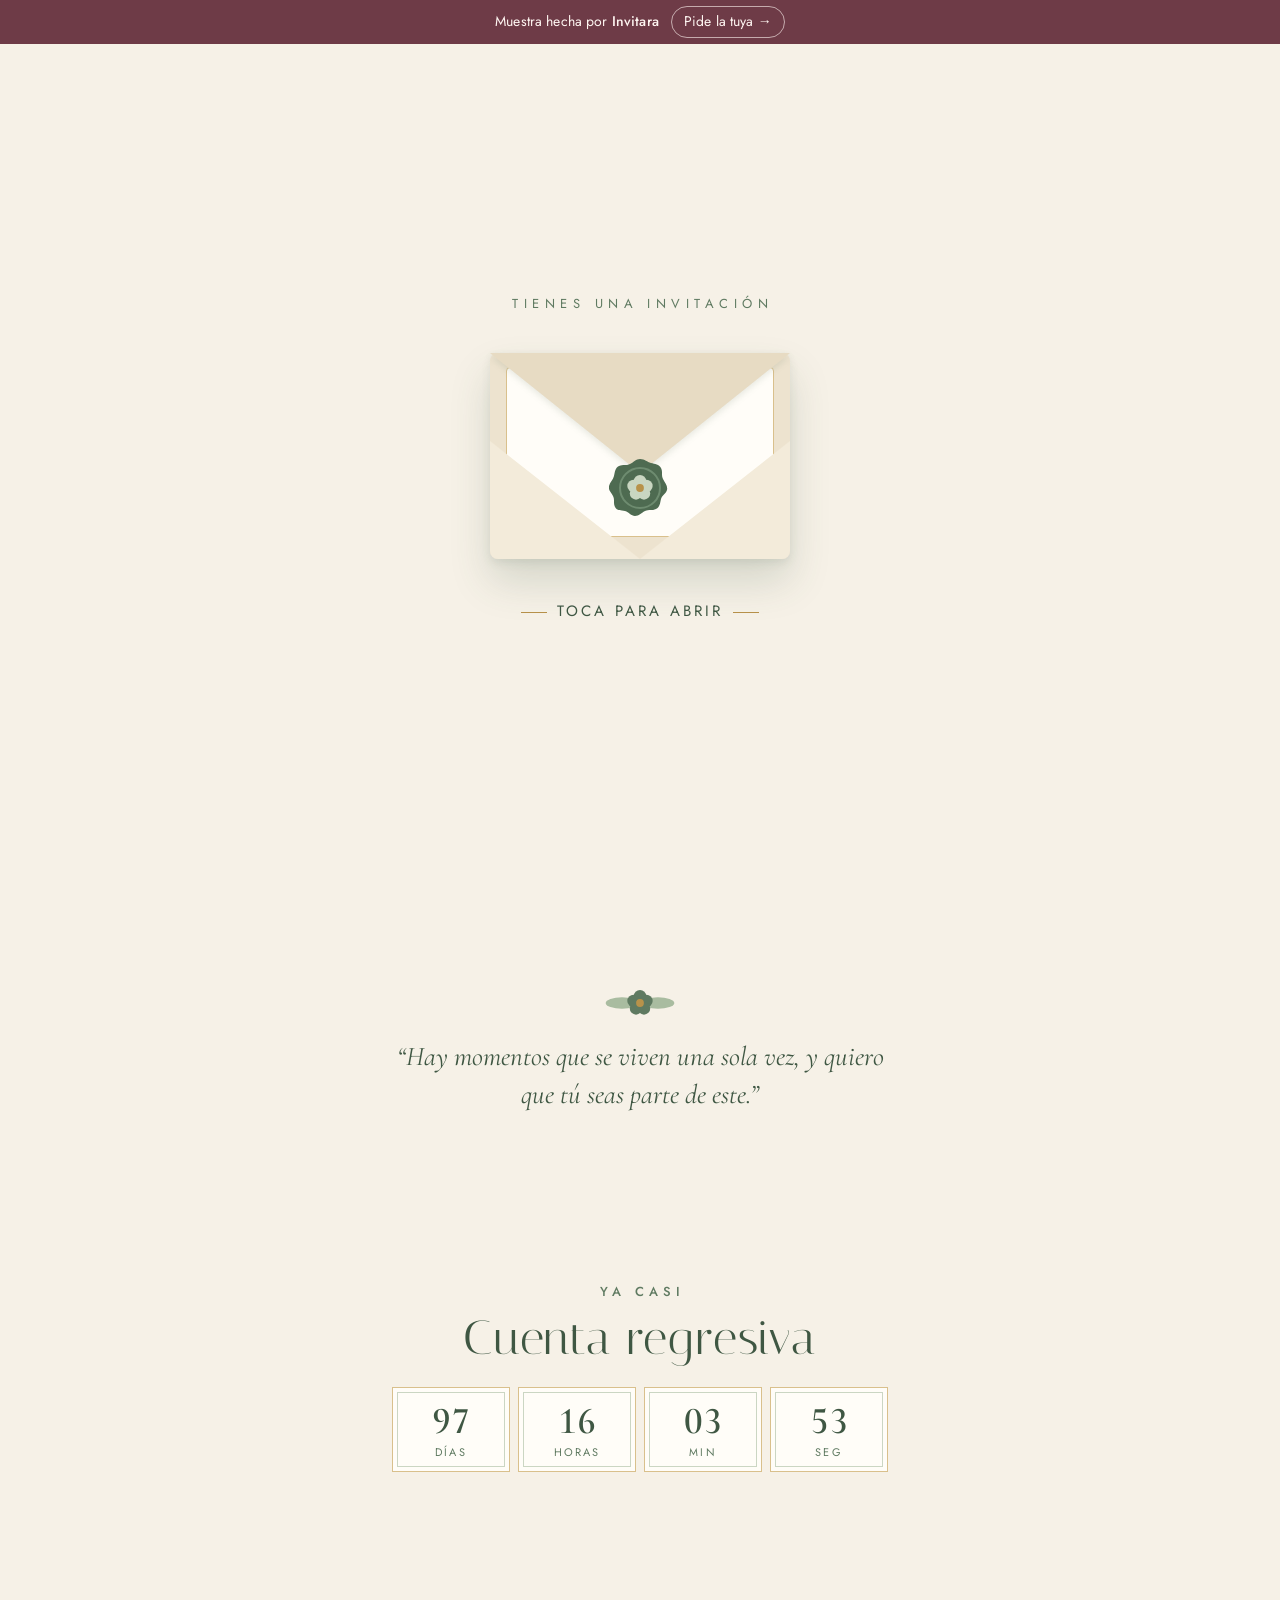
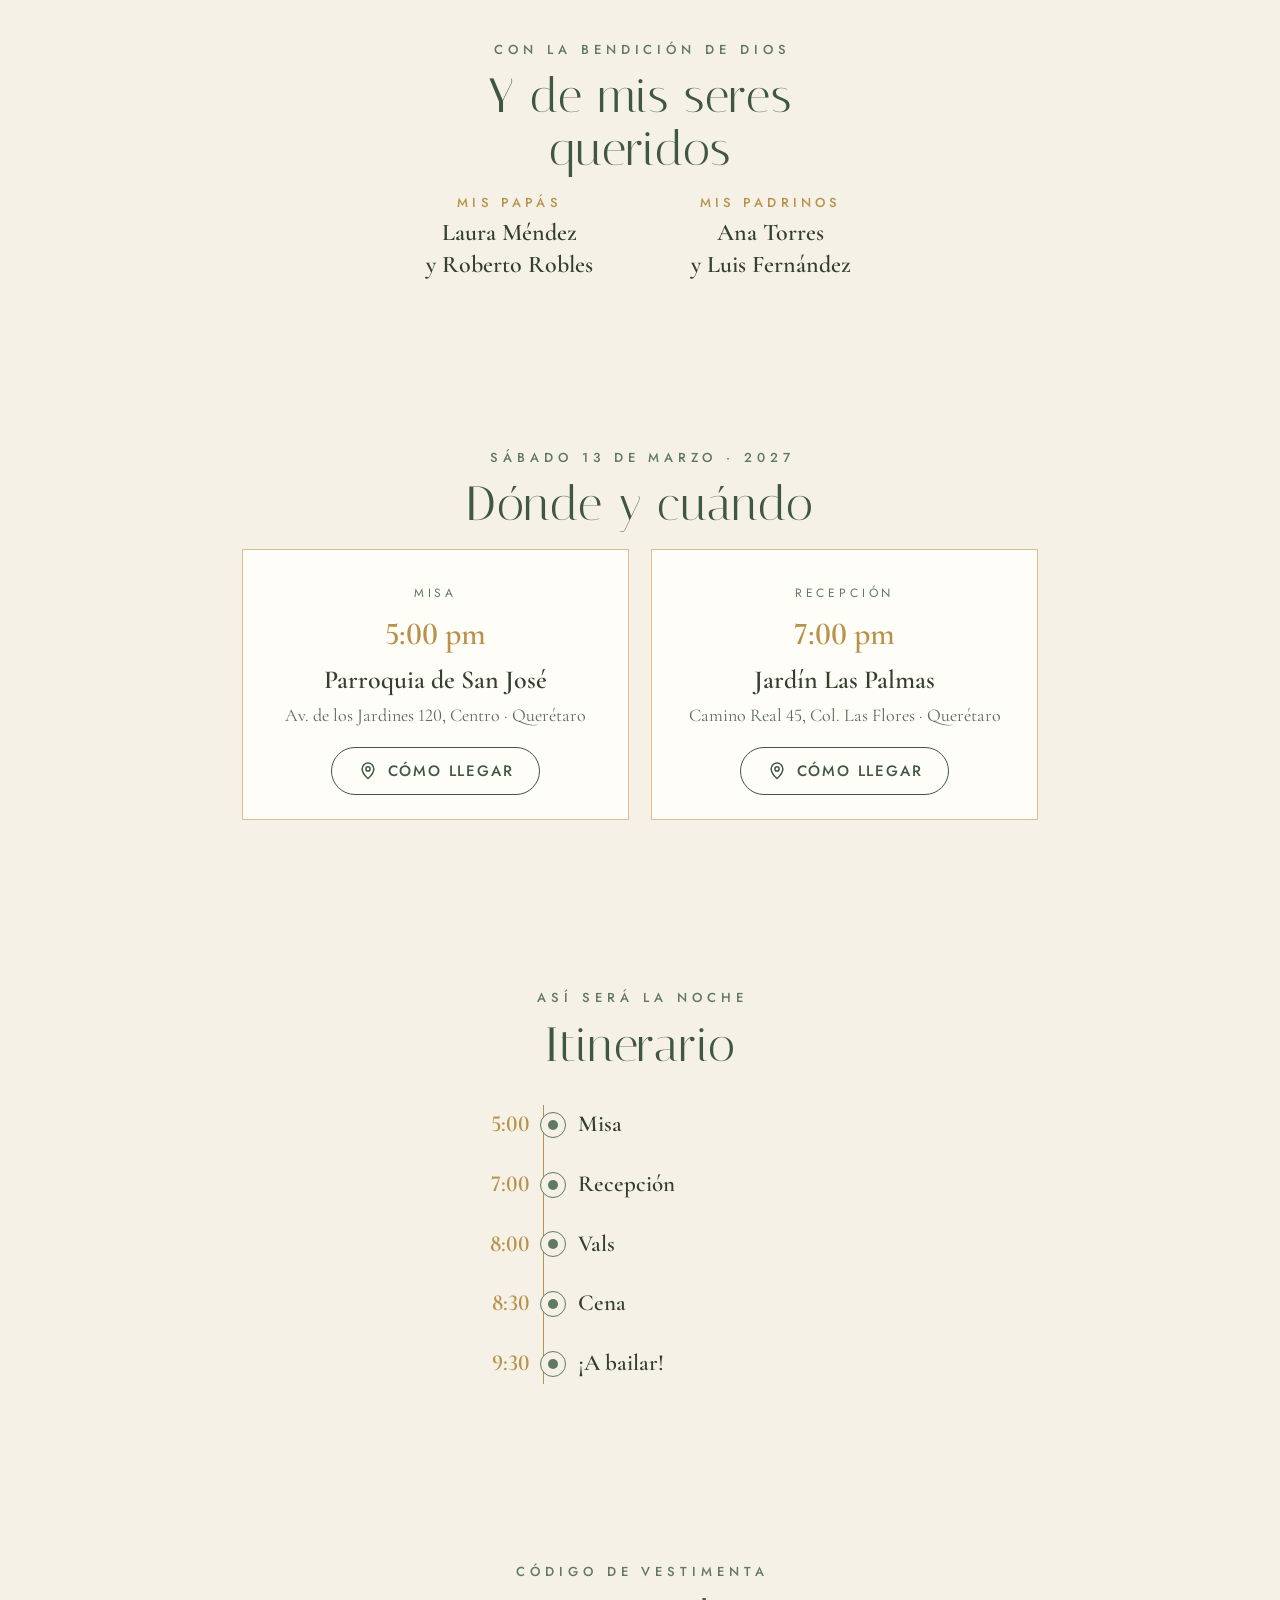
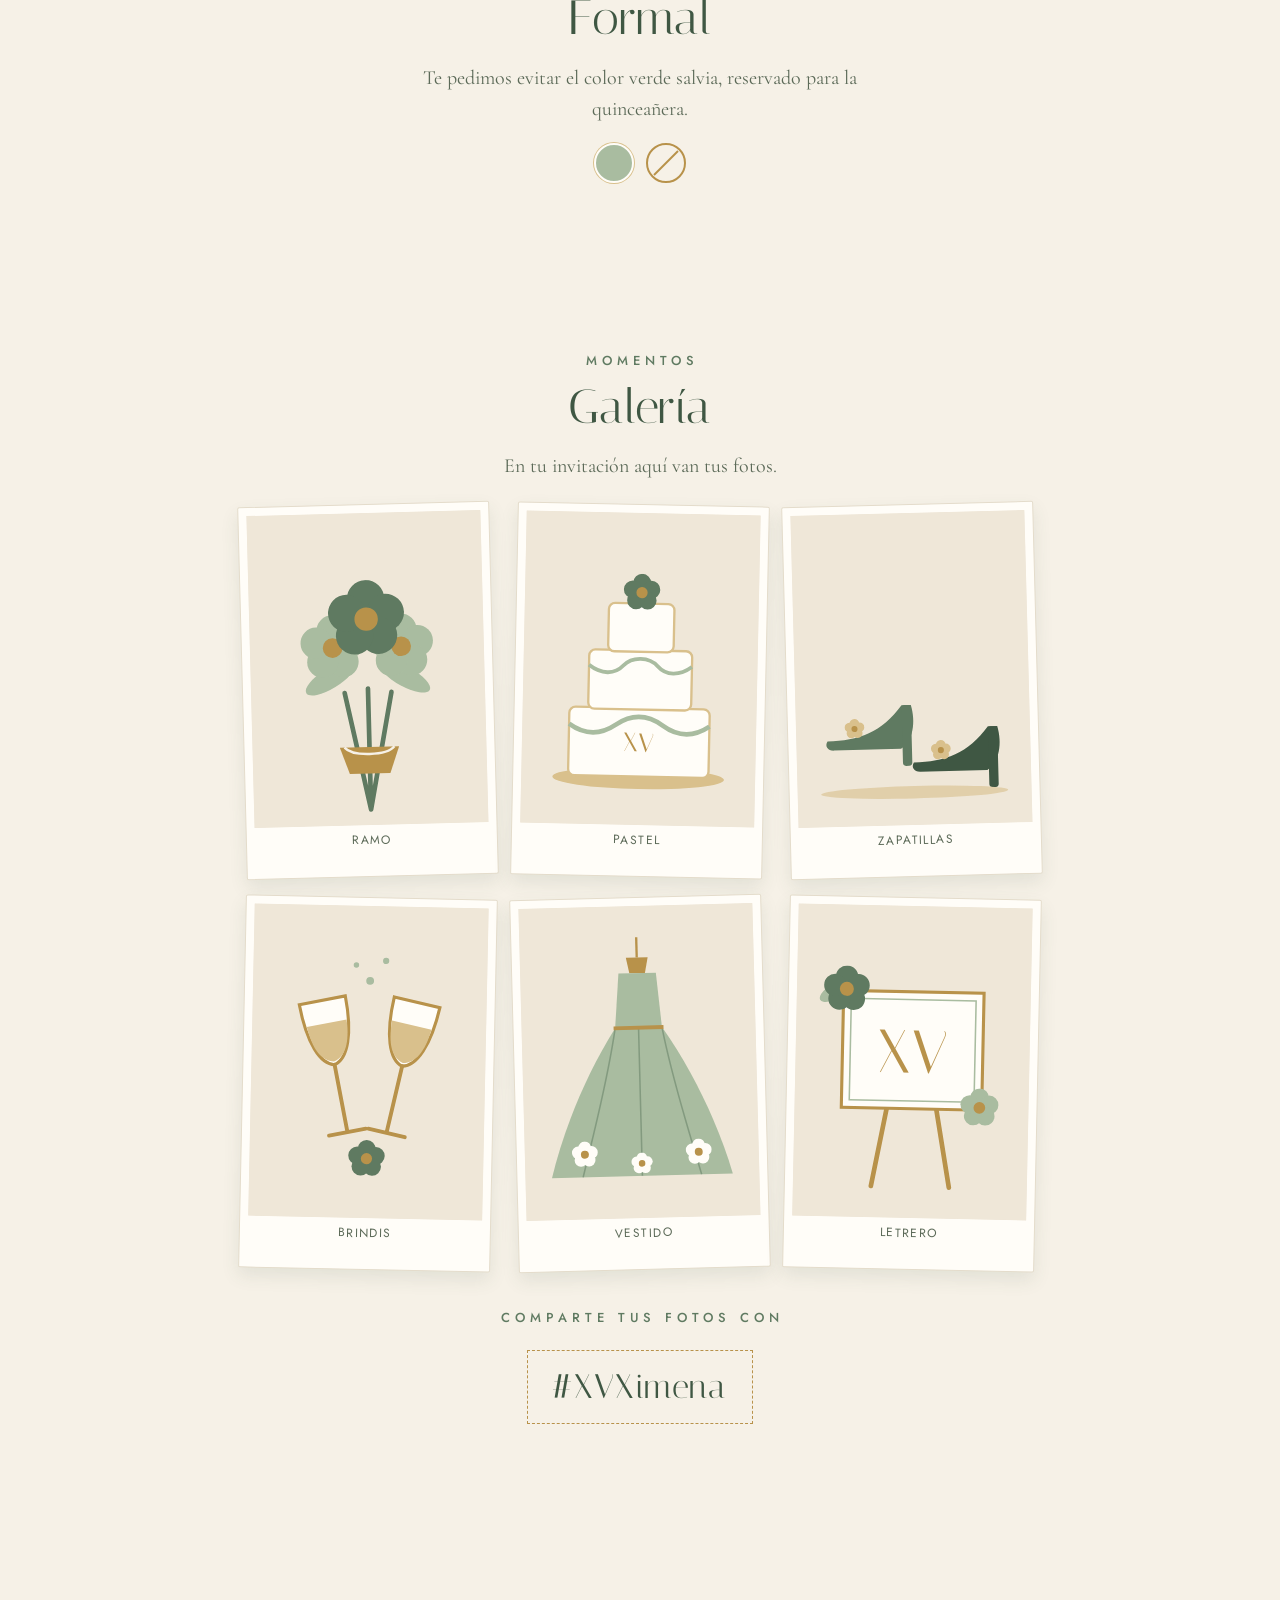
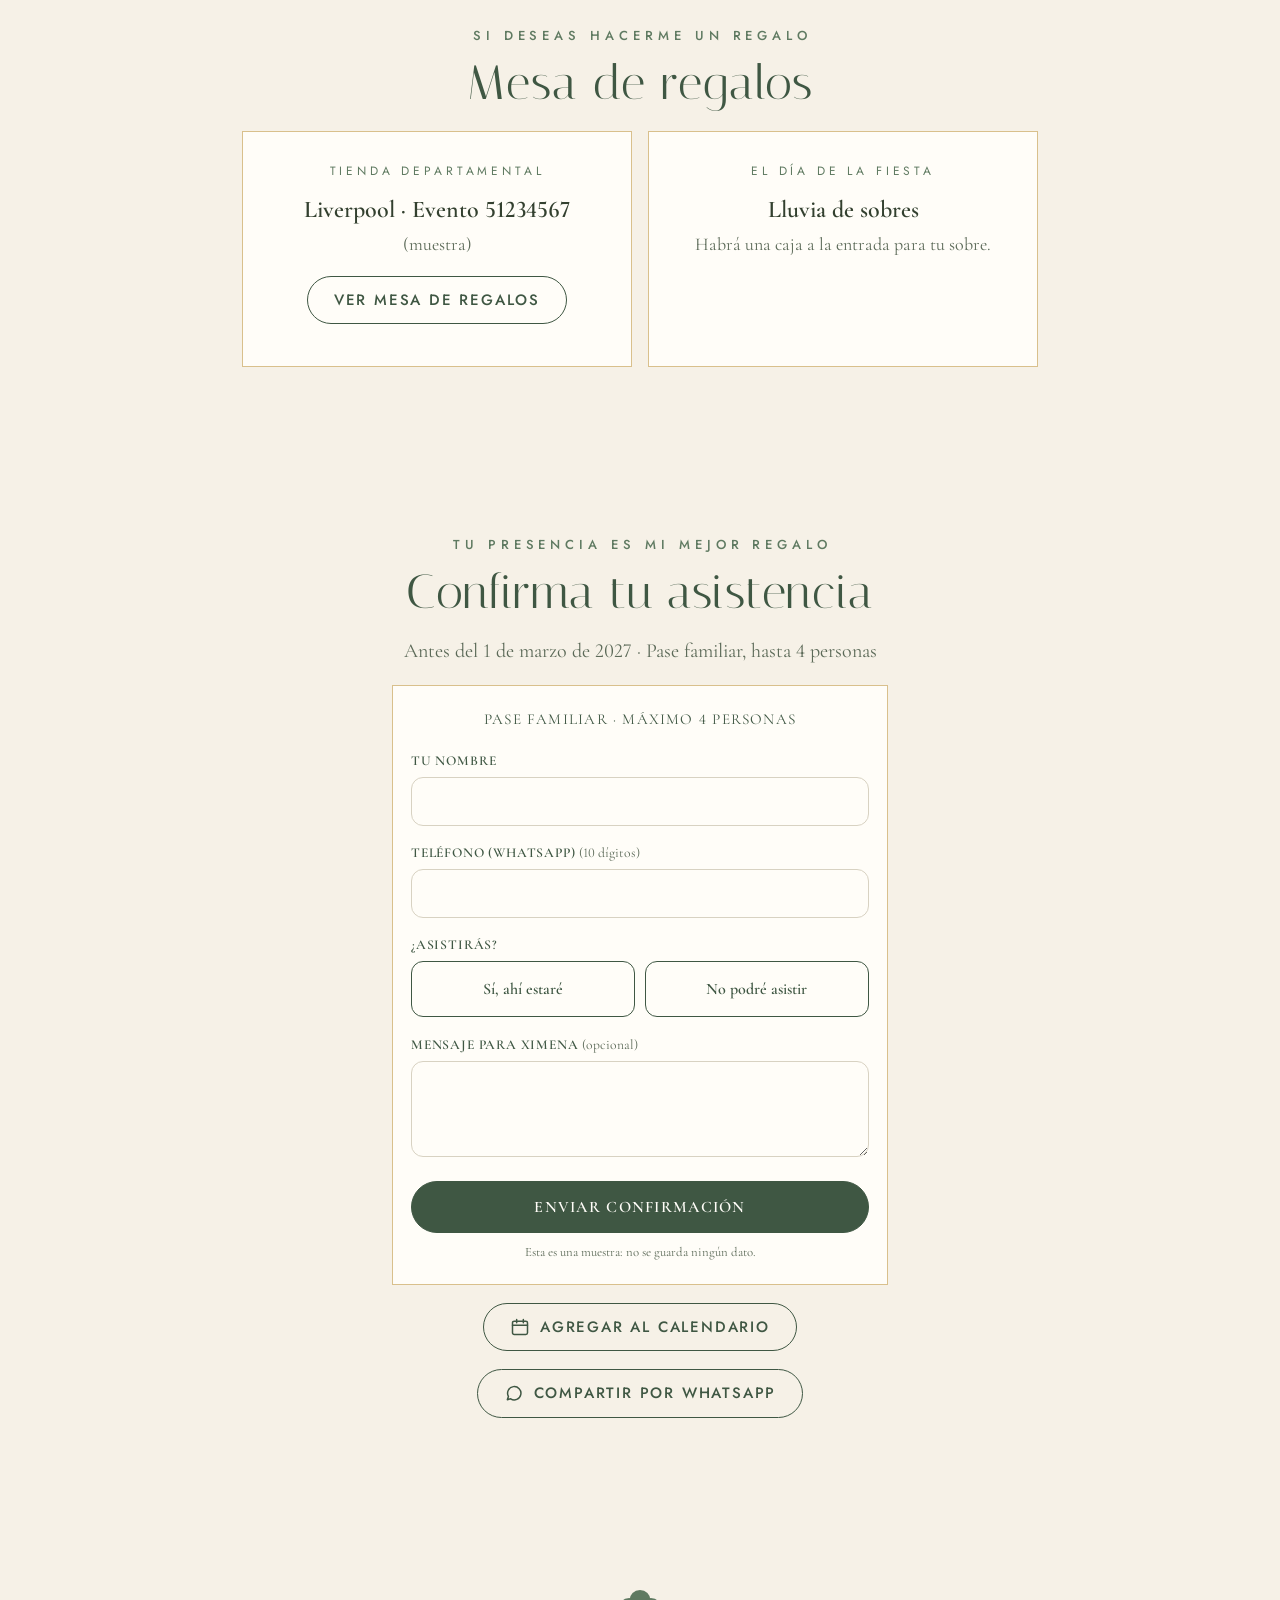
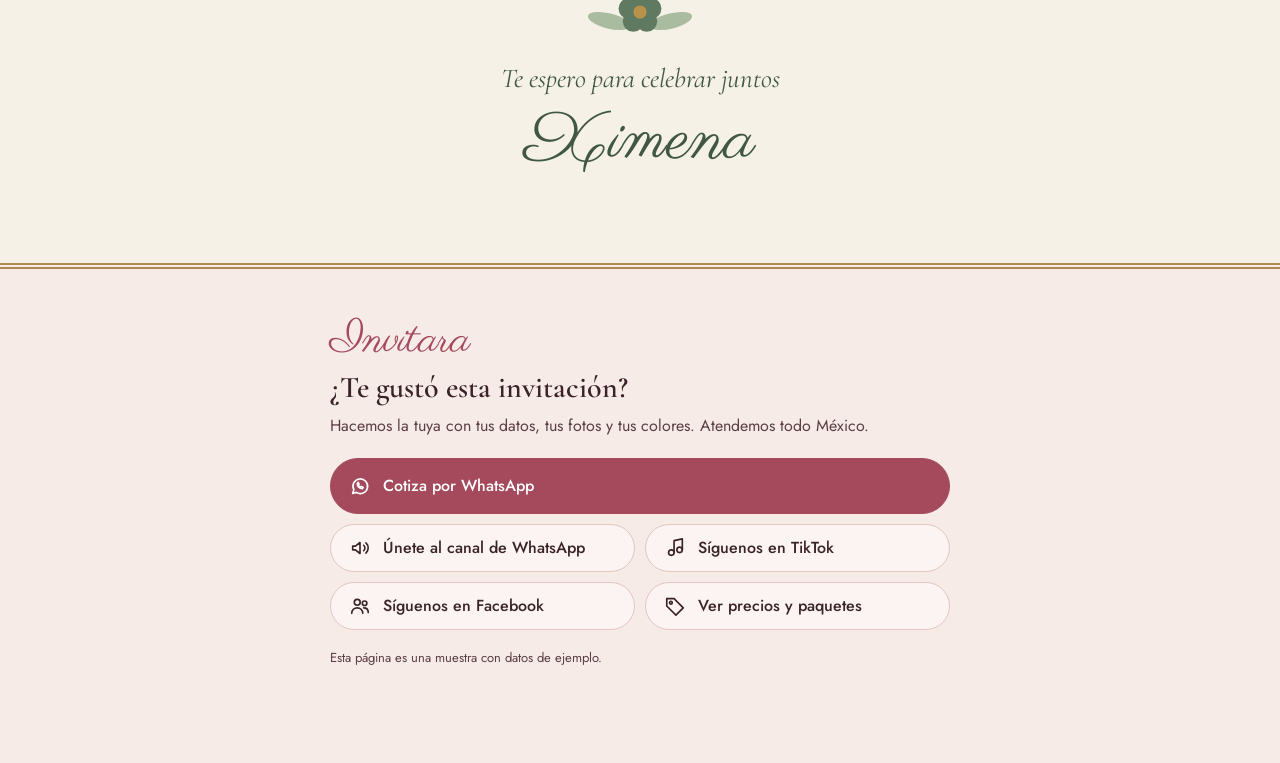
==== index.html @ 65b2245d "Muestra: XV de Ximena estilo jardín (verde salvia y dorado) Co-Authored-By: Claude Opus 5.5 <noreply" ====
<!DOCTYPE html>
<html lang="es">
<head>
  <meta charset="utf-8">
  <meta name="viewport" content="width=device-width, initial-scale=1, viewport-fit=cover">
  <title>Mis XV años · Ximena Robles (muestra de Invitara)</title>
  <meta name="description" content="Invitación digital de XV años estilo jardín, en verde salvia y dorado: sobre de apertura, vals, cuenta regresiva, itinerario, ubicación, galería, mesa de regalos y confirmación. Muestra hecha por Invitara con datos de ejemplo.">
  <meta name="theme-color" content="#F6F1E7">
  <link rel="icon" href="assets/iconos/favicon.svg" type="image/svg+xml">
  <meta property="og:type" content="website">
  <meta property="og:locale" content="es_MX">
  <meta property="og:title" content="Mis XV años · Ximena (muestra de Invitara)">
  <meta property="og:description" content="Invitación digital de XV estilo jardín, en verde salvia y dorado. Ábrela como un sobre y escucha su vals.">
  <meta property="og:url" content="https://alex10ja1.github.io/invitara-demo-xv-jardin/">
  <meta property="og:image" content="https://alex10ja1.github.io/invitara-demo-xv-jardin/og-imagen.jpg">
  <meta property="og:image:width" content="1200">
  <meta property="og:image:height" content="630">
  <meta name="twitter:card" content="summary_large_image">
  <meta name="twitter:title" content="Mis XV años · Ximena (muestra de Invitara)">
  <meta name="twitter:description" content="Invitación digital de XV estilo jardín, en verde salvia y dorado.">
  <meta name="twitter:image" content="https://alex10ja1.github.io/invitara-demo-xv-jardin/og-imagen.jpg">
  <link rel="stylesheet" href="assets/css/estilo.css">
  <link rel="stylesheet" href="assets/css/confirmacion.css">
</head>
<body>

  <!-- Figuras reutilizables: flor de 5 pétalos y hoja ovalada -->
  <svg width="0" height="0" style="position:absolute" aria-hidden="true">
    <defs>
      <symbol id="flor" viewBox="-50 -50 100 100">
        <g fill="currentColor">
          <circle cx="0" cy="-26" r="24"/><circle cx="24.7" cy="-8" r="24"/><circle cx="15.3" cy="21" r="24"/>
          <circle cx="-15.3" cy="21" r="24"/><circle cx="-24.7" cy="-8" r="24"/>
        </g>
        <circle r="15" fill="#B8924A"/>
      </symbol>
      <symbol id="hoja" viewBox="-50 -20 100 40"><ellipse rx="48" ry="17" fill="currentColor"/></symbol>
    </defs>
  </svg>

  <!-- ============== AVISO DE MUESTRA (Invitara) ============== -->
  <a class="aviso-muestra" href="https://alex10ja1.github.io/invitara/" target="_blank" rel="noopener">
    <span>Muestra hecha por <b>Invitara</b></span>
    <span class="aviso-muestra__cta">Pide la tuya →</span>
  </a>

  <!-- ============== SOBRE DE APERTURA ============== -->
  <div class="sobre" id="sobre" role="dialog" aria-label="Abre la invitación">
    <p class="sobre__titulo">Tienes una invitación</p>
    <button class="sobre__caja" id="abrir-sobre" type="button" aria-label="Abrir el sobre de la invitación">
      <span class="sobre__fondo"></span>
      <span class="sobre__carta"><small>XV</small><span>Ximena</span></span>
      <span class="sobre__frente"></span>
      <span class="sobre__solapa"></span>
      <svg class="sobre__sello" viewBox="0 0 62 62" aria-hidden="true">
        <path d="M31 2c5 0 7 3 11 4s8 1 10 5 0 7 2 11 5 7 4 11-5 5-6 9-1 8-5 10-7 0-11 2-6 5-10 5-6-4-10-5-8 0-10-4 0-7-2-11-5-6-4-10 4-6 5-10 1-8 5-10 7 0 11-2 6-5 10-5z" fill="#4E6B51"/>
        <circle cx="31" cy="31" r="20" fill="none" stroke="#6E8C70" stroke-width="2"/>
        <g transform="translate(31 31) scale(.26)" fill="#C9D6C1">
          <circle cx="0" cy="-26" r="24"/><circle cx="24.7" cy="-8" r="24"/><circle cx="15.3" cy="21" r="24"/><circle cx="-15.3" cy="21" r="24"/><circle cx="-24.7" cy="-8" r="24"/>
          <circle r="15" fill="#B8924A"/>
        </g>
      </svg>
    </button>
    <p class="sobre__toca">Toca para abrir</p>
  </div>

  <button class="boton-musica" id="boton-musica" type="button" aria-label="Reproducir música" hidden>
    <svg class="icono-play" viewBox="0 0 24 24" aria-hidden="true"><path d="M8 5v14l11-7z" fill="currentColor"/></svg>
    <svg class="icono-pausa" viewBox="0 0 24 24" aria-hidden="true"><rect x="6" y="5" width="4" height="14" fill="currentColor"/><rect x="14" y="5" width="4" height="14" fill="currentColor"/></svg>
  </button>
  <audio id="audio" src="assets/audio/vals-ximena.mp3" preload="auto" loop></audio>

  <main>
    <!-- ============== PORTADA ============== -->
    <section class="portada" id="portada" aria-label="Portada">
      <div class="marco revelar">
        <div class="marco__int">
          <svg class="portada__flores" viewBox="0 0 230 170" aria-hidden="true">
            <circle cx="40" cy="22" r="4" fill="#B8924A"/><circle cx="190" cy="22" r="4" fill="#B8924A"/><circle cx="115" cy="160" r="4" fill="#B8924A"/>
            <use href="#hoja" x="22" y="40" width="64" height="26" style="color:#A9BCA0" transform="rotate(18 54 53)"/>
            <use href="#hoja" x="144" y="40" width="64" height="26" style="color:#A9BCA0" transform="rotate(-18 176 53)"/>
            <use href="#hoja" x="60" y="80" width="62" height="24" style="color:#A9BCA0" transform="rotate(62 91 92)"/>
            <use href="#hoja" x="108" y="80" width="62" height="24" style="color:#A9BCA0" transform="rotate(-62 139 92)"/>
            <use class="flor-crece" href="#flor" x="64" y="4" width="102" height="102" style="color:#5F7A61"/>
            <use class="flor-crece" href="#flor" x="20" y="82" width="56" height="56" style="color:#A9BCA0"/>
            <use class="flor-crece" href="#flor" x="154" y="82" width="56" height="56" style="color:#A9BCA0"/>
          </svg>
          <p class="eyebrow" style="margin-top:22px">Mis XV años</p>
          <p class="portada__xv">XV</p>
          <h1 class="portada__nombre">Ximena</h1>
          <div class="linea"></div>
          <p class="portada__fecha">Sábado 13 de marzo · 2027</p>
          <p class="portada__ciudad">Querétaro, Querétaro</p>
          <p class="desliza">Desliza</p>
          <div class="portada__abajo" aria-hidden="true">
            <svg width="34" height="34" viewBox="0 0 34 34"><use class="flor-crece" href="#flor" width="34" height="34" style="color:#A9BCA0"/></svg>
            <svg width="26" height="26" viewBox="0 0 26 26" style="margin-top:14px"><use class="flor-crece" href="#flor" width="26" height="26" style="color:#A9BCA0"/></svg>
            <svg width="34" height="34" viewBox="0 0 34 34"><use class="flor-crece" href="#flor" width="34" height="34" style="color:#A9BCA0"/></svg>
          </div>
        </div>
      </div>
    </section>

    <!-- ============== FRASE ============== -->
    <section class="seccion" id="frase" aria-label="Frase">
      <div class="revelar">
        <svg width="70" height="40" viewBox="0 0 70 40" style="margin:0 auto 14px" aria-hidden="true">
          <use href="#hoja" x="0" y="12" width="34" height="14" style="color:#A9BCA0"/><use href="#hoja" x="36" y="12" width="34" height="14" style="color:#A9BCA0"/>
          <use class="flor-crece" href="#flor" x="22" y="6" width="26" height="26" style="color:#5F7A61"/>
        </svg>
        <p class="frase">“Hay momentos que se viven una sola vez, y quiero que tú seas parte de este.”</p>
      </div>
    </section>

    <!-- ============== CUENTA REGRESIVA ============== -->
    <section class="seccion" id="cuenta-regresiva" aria-labelledby="t-cuenta">
      <div class="revelar">
        <p class="eyebrow">Ya casi</p>
        <h2 class="titulo" id="t-cuenta">Cuenta regresiva</h2>
        <div class="cuenta" role="timer" aria-live="off">
          <div class="cuenta__caja"><span class="cuenta__num" id="c-dias">00</span><span class="cuenta__txt">días</span></div>
          <div class="cuenta__caja"><span class="cuenta__num" id="c-horas">00</span><span class="cuenta__txt">horas</span></div>
          <div class="cuenta__caja"><span class="cuenta__num" id="c-min">00</span><span class="cuenta__txt">min</span></div>
          <div class="cuenta__caja"><span class="cuenta__num" id="c-seg">00</span><span class="cuenta__txt">seg</span></div>
        </div>
      </div>
    </section>

    <!-- ============== FAMILIA ============== -->
    <section class="seccion" id="familia" aria-labelledby="t-familia">
      <div class="revelar">
        <p class="eyebrow">Con la bendición de Dios</p>
        <h2 class="titulo" id="t-familia">Y de mis seres queridos</h2>
        <div class="familia">
          <div><h3>Mis papás</h3><p>Laura Méndez<br>y Roberto Robles</p></div>
          <div><h3>Mis padrinos</h3><p>Ana Torres<br>y Luis Fernández</p></div>
        </div>
      </div>
    </section>

    <!-- ============== LUGARES ============== -->
    <section class="seccion seccion--ancha" id="ubicacion" aria-labelledby="t-lugares">
      <div class="revelar">
        <p class="eyebrow">Sábado 13 de marzo · 2027</p>
        <h2 class="titulo" id="t-lugares">Dónde y cuándo</h2>
      </div>
      <div class="lugares">
        <article class="lugar revelar" aria-labelledby="l-misa">
          <span class="lugar__tipo">Misa</span>
          <span class="lugar__hora">5:00 pm</span>
          <h3 class="lugar__nombre" id="l-misa">Parroquia de San José</h3>
          <p class="lugar__dir">Av. de los Jardines 120, Centro · Querétaro</p>
          <button class="boton boton--borde" type="button" data-mapa="mapa-misa" aria-expanded="false" aria-controls="mapa-misa">
            <svg viewBox="0 0 24 24" aria-hidden="true"><path d="M12 21s-7-6.2-7-11.5A7 7 0 0 1 19 9.5C19 14.8 12 21 12 21z"/><circle cx="12" cy="9.5" r="2.5"/></svg>Cómo llegar</button>
          <div class="mapa" id="mapa-misa"><div>
            <svg viewBox="0 0 320 190" role="img" aria-label="Mapa ilustrado de la parroquia"><rect width="320" height="190" fill="#EFE7D8"/>
              <rect x="210" y="16" width="90" height="62" rx="8" fill="#DCE5D6"/><rect x="22" y="116" width="78" height="56" rx="8" fill="#E7DCC6"/>
              <g stroke="#FFFDF8" stroke-linecap="round" fill="none"><path d="M-5 96H325" stroke-width="13"/><path d="M160 -5V195" stroke-width="13"/><path d="M-5 34L325 56" stroke-width="7"/><path d="M64 -5V195" stroke-width="7"/><path d="M256 -5V195" stroke-width="7"/></g>
              <path d="M64 170V96H160V60" stroke="#5F7A61" stroke-width="5" fill="none" stroke-linecap="round" stroke-linejoin="round" stroke-dasharray="2 9"/>
              <circle cx="64" cy="170" r="7" fill="#FFFDF8" stroke="#3F5743" stroke-width="4"/>
              <g transform="translate(160 60)"><path d="M0 0C-4-11-16-20-16-32A16 16 0 1 1 16-32C16-20 4-11 0 0Z" fill="#3F5743"/><circle cy="-32" r="6" fill="#D9C08C"/></g></svg>
            <a class="boton" href="https://www.google.com/maps/search/?api=1&amp;query=Iglesia%20Centro%20Quer%C3%A9taro" target="_blank" rel="noopener">Abrir en Google Maps</a>
            <p class="mapa__nota">Muestra: la búsqueda es genérica, no lleva a un lugar real.</p>
          </div></div>
        </article>
        <article class="lugar revelar" aria-labelledby="l-recepcion">
          <span class="lugar__tipo">Recepción</span>
          <span class="lugar__hora">7:00 pm</span>
          <h3 class="lugar__nombre" id="l-recepcion">Jardín Las Palmas</h3>
          <p class="lugar__dir">Camino Real 45, Col. Las Flores · Querétaro</p>
          <button class="boton boton--borde" type="button" data-mapa="mapa-recepcion" aria-expanded="false" aria-controls="mapa-recepcion">
            <svg viewBox="0 0 24 24" aria-hidden="true"><path d="M12 21s-7-6.2-7-11.5A7 7 0 0 1 19 9.5C19 14.8 12 21 12 21z"/><circle cx="12" cy="9.5" r="2.5"/></svg>Cómo llegar</button>
          <div class="mapa" id="mapa-recepcion"><div>
            <svg viewBox="0 0 320 190" role="img" aria-label="Mapa ilustrado del jardín"><rect width="320" height="190" fill="#EFE7D8"/>
              <rect x="170" y="104" width="130" height="72" rx="10" fill="#DCE5D6"/><rect x="18" y="14" width="96" height="58" rx="8" fill="#E7DCC6"/>
              <g stroke="#FFFDF8" stroke-linecap="round" fill="none"><path d="M-5 88C80 76 200 100 325 82" stroke-width="13"/><path d="M140 -5V195" stroke-width="10"/><path d="M-5 150H325" stroke-width="7"/><path d="M262 -5V195" stroke-width="7"/></g>
              <path d="M30 150H140V86L236 92V136" stroke="#5F7A61" stroke-width="5" fill="none" stroke-linecap="round" stroke-linejoin="round" stroke-dasharray="2 9"/>
              <circle cx="30" cy="150" r="7" fill="#FFFDF8" stroke="#3F5743" stroke-width="4"/>
              <g transform="translate(236 136)"><path d="M0 0C-4-11-16-20-16-32A16 16 0 1 1 16-32C16-20 4-11 0 0Z" fill="#3F5743"/><circle cy="-32" r="6" fill="#D9C08C"/></g></svg>
            <a class="boton" href="https://www.google.com/maps/search/?api=1&amp;query=Jard%C3%ADn%20de%20eventos%20Quer%C3%A9taro" target="_blank" rel="noopener">Abrir en Google Maps</a>
            <p class="mapa__nota">Muestra: la búsqueda es genérica, no lleva a un lugar real.</p>
          </div></div>
        </article>
      </div>
    </section>

    <!-- ============== ITINERARIO ============== -->
    <section class="seccion" id="itinerario" aria-labelledby="t-itinerario">
      <div class="revelar">
        <p class="eyebrow">Así será la noche</p>
        <h2 class="titulo" id="t-itinerario">Itinerario</h2>
        <ol class="itinerario">
          <li><time>5:00</time><span class="punto" aria-hidden="true"><i></i></span><span>Misa</span></li>
          <li><time>7:00</time><span class="punto" aria-hidden="true"><i></i></span><span>Recepción</span></li>
          <li><time>8:00</time><span class="punto" aria-hidden="true"><i></i></span><span>Vals</span></li>
          <li><time>8:30</time><span class="punto" aria-hidden="true"><i></i></span><span>Cena</span></li>
          <li><time>9:30</time><span class="punto" aria-hidden="true"><i></i></span><span>¡A bailar!</span></li>
        </ol>
      </div>
    </section>

    <!-- ============== VESTIMENTA ============== -->
    <section class="seccion" id="vestimenta" aria-labelledby="t-vestimenta">
      <div class="revelar">
        <p class="eyebrow">Código de vestimenta</p>
        <h2 class="titulo" id="t-vestimenta">Formal</h2>
        <p class="texto">Te pedimos evitar el color verde salvia, reservado para la quinceañera.</p>
        <div class="vestimenta" aria-hidden="true">
          <span class="muestra-color" style="background:#A9BCA0"></span>
          <svg width="40" height="40" viewBox="0 0 40 40"><circle cx="20" cy="20" r="19" fill="none" stroke="#B8924A" stroke-width="2"/><path d="M8 32L32 8" stroke="#B8924A" stroke-width="2"/></svg>
        </div>
      </div>
    </section>

    <!-- ============== GALERÍA ============== -->
    <section class="seccion seccion--ancha" id="galeria" aria-labelledby="t-galeria">
      <div class="revelar">
        <p class="eyebrow">Momentos</p>
        <h2 class="titulo" id="t-galeria">Galería</h2>
        <p class="texto">En tu invitación aquí van tus fotos.</p>
      </div>
      <div class="galeria revelar" id="galeria-lista">
        <figure class="foto" tabindex="0" role="button" aria-label="Ver ilustración: ramo de flores">
          <svg viewBox="0 0 300 400" aria-hidden="true"><rect width="300" height="400" fill="#EFE7D8"/>
            <path d="M150 380L120 230M150 380L150 225M150 380L180 230" stroke="#5F7A61" stroke-width="6" stroke-linecap="round"/>
            <path d="M112 300h76l-12 34h-52z" fill="#B8924A"/><path d="M118 300c10 12 54 12 64 0" stroke="#F6F1E7" stroke-width="3" fill="none"/>
            <use href="#hoja" x="62" y="196" width="80" height="30" style="color:#A9BCA0" transform="rotate(-30 102 211)"/>
            <use href="#hoja" x="158" y="196" width="80" height="30" style="color:#A9BCA0" transform="rotate(30 198 211)"/>
            <use href="#flor" x="64" y="130" width="84" height="84" style="color:#A9BCA0"/><use href="#flor" x="152" y="130" width="84" height="84" style="color:#A9BCA0"/>
            <use href="#flor" x="100" y="86" width="100" height="100" style="color:#5F7A61"/></svg>
          <figcaption>Ramo</figcaption></figure>
        <figure class="foto" tabindex="0" role="button" aria-label="Ver ilustración: pastel">
          <svg viewBox="0 0 300 400" aria-hidden="true"><rect width="300" height="400" fill="#EFE7D8"/>
            <ellipse cx="150" cy="340" rx="110" ry="14" fill="#D9C08C"/>
            <rect x="60" y="250" width="180" height="88" rx="8" fill="#FFFDF8" stroke="#D9C08C" stroke-width="3"/>
            <rect x="84" y="176" width="132" height="76" rx="8" fill="#FFFDF8" stroke="#D9C08C" stroke-width="3"/>
            <rect x="108" y="116" width="84" height="62" rx="8" fill="#FFFDF8" stroke="#D9C08C" stroke-width="3"/>
            <path d="M60 272c20 14 40 14 60 0s40-14 60 0 40 14 60 0" stroke="#A9BCA0" stroke-width="6" fill="none"/>
            <path d="M84 196c16 12 33 12 44 0s33-12 44 0 28 12 44 0" stroke="#A9BCA0" stroke-width="5" fill="none"/>
            <use href="#flor" x="126" y="78" width="48" height="48" style="color:#5F7A61"/>
            <text x="150" y="306" text-anchor="middle" font-family="Italiana, serif" font-size="34" fill="#B8924A">XV</text></svg>
          <figcaption>Pastel</figcaption></figure>
        <figure class="foto" tabindex="0" role="button" aria-label="Ver ilustración: zapatillas de tacón">
          <svg viewBox="0 0 300 400" aria-hidden="true"><rect width="300" height="400" fill="#EFE7D8"/>
            <g fill="#5F7A61"><path d="M40 290c40 0 70-10 96-44l12 0c6 22 2 46-14 56H48c-8 0-12-6-8-12z"/><rect x="136" y="246" width="12" height="78" rx="4"/></g>
            <g fill="#3F5743" transform="translate(110 30)"><path d="M40 290c40 0 70-10 96-44l12 0c6 22 2 46-14 56H48c-8 0-12-6-8-12z"/><rect x="136" y="246" width="12" height="78" rx="4"/></g>
            <use href="#flor" x="62" y="262" width="26" height="26" style="color:#D9C08C"/><use href="#flor" x="172" y="292" width="26" height="26" style="color:#D9C08C"/>
            <ellipse cx="150" cy="358" rx="120" ry="8" fill="#D9C08C" opacity=".6"/></svg>
          <figcaption>Zapatillas</figcaption></figure>
        <figure class="foto" tabindex="0" role="button" aria-label="Ver ilustración: copas">
          <svg viewBox="0 0 300 400" aria-hidden="true"><rect width="300" height="400" fill="#EFE7D8"/>
            <g transform="rotate(-12 110 220)"><path d="M80 120h60c0 50-12 80-30 84-18-4-30-34-30-84z" fill="#FFFDF8" stroke="#B8924A" stroke-width="4"/><path d="M84 150h52c-2 30-10 46-26 50-16-4-24-20-26-50z" fill="#D9C08C"/><path d="M110 204v86M86 292h48" stroke="#B8924A" stroke-width="5" stroke-linecap="round"/></g>
            <g transform="rotate(12 190 220)"><path d="M160 120h60c0 50-12 80-30 84-18-4-30-34-30-84z" fill="#FFFDF8" stroke="#B8924A" stroke-width="4"/><path d="M164 150h52c-2 30-10 46-26 50-16-4-24-20-26-50z" fill="#D9C08C"/><path d="M190 204v86M166 292h48" stroke="#B8924A" stroke-width="5" stroke-linecap="round"/></g>
            <circle cx="150" cy="96" r="5" fill="#A9BCA0"/><circle cx="132" cy="76" r="3.5" fill="#A9BCA0"/><circle cx="170" cy="70" r="4" fill="#A9BCA0"/>
            <use href="#flor" x="126" y="300" width="48" height="48" style="color:#5F7A61"/></svg>
          <figcaption>Brindis</figcaption></figure>
        <figure class="foto" tabindex="0" role="button" aria-label="Ver ilustración: vestido">
          <svg viewBox="0 0 300 400" aria-hidden="true"><rect width="300" height="400" fill="#EFE7D8"/>
            <path d="M150 40v26" stroke="#B8924A" stroke-width="3"/><path d="M136 66h28l-4 20h-20z" fill="#B8924A"/>
            <path d="M126 86h48l6 70H120z" fill="#A9BCA0"/>
            <path d="M120 156h60c40 60 70 130 86 190H34c16-60 46-130 86-190z" fill="#A9BCA0"/>
            <path d="M120 156c-12 70-30 130-46 190M180 156c12 70 30 130 46 190M150 156v190" stroke="#5F7A61" stroke-width="2" opacity=".5" fill="none"/>
            <path d="M118 156h64" stroke="#B8924A" stroke-width="5"/>
            <use href="#flor" x="60" y="300" width="34" height="34" style="color:#FFFDF8"/><use href="#flor" x="206" y="300" width="34" height="34" style="color:#FFFDF8"/><use href="#flor" x="136" y="316" width="28" height="28" style="color:#FFFDF8"/></svg>
          <figcaption>Vestido</figcaption></figure>
        <figure class="foto" tabindex="0" role="button" aria-label="Ver ilustración: letrero XV">
          <svg viewBox="0 0 300 400" aria-hidden="true"><rect width="300" height="400" fill="#EFE7D8"/>
            <path d="M100 360L120 250M200 360L180 250" stroke="#B8924A" stroke-width="6" stroke-linecap="round"/>
            <rect x="60" y="110" width="180" height="150" fill="#FFFDF8" stroke="#B8924A" stroke-width="4"/>
            <rect x="70" y="120" width="160" height="130" fill="none" stroke="#A9BCA0" stroke-width="2"/>
            <text x="150" y="214" text-anchor="middle" font-family="Italiana, serif" font-size="78" fill="#B8924A">XV</text>
            <use href="#hoja" x="22" y="94" width="70" height="26" style="color:#A9BCA0" transform="rotate(-30 57 107)"/>
            <use href="#flor" x="34" y="78" width="60" height="60" style="color:#5F7A61"/><use href="#flor" x="212" y="232" width="50" height="50" style="color:#A9BCA0"/></svg>
          <figcaption>Letrero</figcaption></figure>
      </div>
      <div class="revelar" style="margin-top:38px">
        <p class="eyebrow">Comparte tus fotos con</p>
        <p class="hashtag">#XVXimena</p>
      </div>
    </section>

    <!-- ============== MESA DE REGALOS ============== -->
    <section class="seccion seccion--ancha" id="regalos" aria-labelledby="t-regalos">
      <div class="revelar">
        <p class="eyebrow">Si deseas hacerme un regalo</p>
        <h2 class="titulo" id="t-regalos">Mesa de regalos</h2>
      </div>
      <div class="regalos revelar">
        <div class="regalo">
          <span class="lugar__tipo">Tienda departamental</span>
          <h3>Liverpool · Evento 51234567</h3>
          <p>(muestra)</p>
          <button class="boton boton--borde" type="button" data-regalo>Ver mesa de regalos</button>
          <p class="aviso-regalo" aria-live="polite"></p>
        </div>
        <div class="regalo">
          <span class="lugar__tipo">El día de la fiesta</span>
          <h3>Lluvia de sobres</h3>
          <p>Habrá una caja a la entrada para tu sobre.</p>
        </div>
      </div>
    </section>

    <!-- ============== CONFIRMACIÓN ============== -->
    <section class="seccion" id="confirmacion" aria-labelledby="t-confirmacion">
      <div class="revelar">
        <p class="eyebrow">Tu presencia es mi mejor regalo</p>
        <h2 class="titulo" id="t-confirmacion">Confirma tu asistencia</h2>
        <p class="confirmar-fecha">Antes del 1 de marzo de 2027 · Pase familiar, hasta 4 personas</p>
      </div>
      <div class="tarjeta-form revelar" data-confirmacion-formulario></div>
      <div class="botones revelar">
        <button class="boton boton--borde" type="button" id="boton-calendario">
          <svg viewBox="0 0 24 24" aria-hidden="true"><rect x="3" y="5" width="18" height="16" rx="2"/><path d="M3 10h18M8 3v4M16 3v4"/></svg>Agregar al calendario</button>
        <a class="boton boton--borde" id="boton-compartir" href="https://wa.me/?text=Mira%20la%20invitaci%C3%B3n%20de%20XV%20de%20Ximena%20(muestra%20de%20Invitara)%3A%20https%3A%2F%2Falex10ja1.github.io%2Finvitara-demo-xv-jardin%2F" target="_blank" rel="noopener">
          <svg viewBox="0 0 24 24" aria-hidden="true"><path d="M4 20l1.3-3.9A8 8 0 1 1 8 19z"/></svg>Compartir por WhatsApp</a>
      </div>
    </section>

    <!-- ============== MENSAJE FINAL ============== -->
    <section class="seccion" id="final" aria-label="Mensaje final">
      <div class="revelar">
        <svg width="120" height="60" viewBox="0 0 120 60" style="margin:0 auto" aria-hidden="true">
          <use href="#hoja" x="6" y="26" width="46" height="18" style="color:#A9BCA0" transform="rotate(14 29 35)"/><use href="#hoja" x="68" y="26" width="46" height="18" style="color:#A9BCA0" transform="rotate(-14 91 35)"/>
          <use class="flor-crece" href="#flor" x="38" y="4" width="44" height="44" style="color:#5F7A61"/></svg>
        <p class="frase" style="margin-top:14px">Te espero para celebrar juntos</p>
        <p class="final__nombre">Ximena</p>
      </div>
    </section>
  </main>

  <!-- visor de la galería -->
  <div class="visor" id="visor" hidden role="dialog" aria-modal="true" aria-label="Galería">
    <button class="visor__cerrar" type="button" aria-label="Cerrar">×</button>
    <button class="visor__flecha visor__flecha--ant" type="button" aria-label="Anterior">‹</button>
    <div class="visor__foto"><div id="visor-svg"></div><p id="visor-txt"></p></div>
    <button class="visor__flecha visor__flecha--sig" type="button" aria-label="Siguiente">›</button>
  </div>
  <canvas id="confeti" aria-hidden="true"></canvas>

  <script src="assets/js/app.js"></script>
  <script src="assets/js/validacion.js"></script>
  <script src="assets/js/confirmacion.js"></script>

  <!-- ============== CONTACTO DE INVITARA (no es parte de la invitación de ejemplo) ============== -->
  <link rel="stylesheet" href="https://fonts.googleapis.com/css2?family=Cormorant+Garamond:wght@600&family=Jost:wght@400;500&display=swap">
  <style>
    .invitara-contacto{display:block;position:relative;margin:0;padding:48px max(16px,env(safe-area-inset-left,0px)) calc(96px + env(safe-area-inset-bottom,0px));background:#F7EBE8;color:#3A2328;border-top:6px double #B08A4E;font-family:'Jost','Avenir Next','Segoe UI',sans-serif;font-size:16px;line-height:1.5;text-align:left;box-sizing:border-box}
    .invitara-contacto *{box-sizing:border-box}
    .invitara-contacto__caja{max-width:460px;margin:0 auto}
    .invitara-contacto__marca{margin:0;font-family:'Parisienne','Snell Roundhand',cursive;font-weight:400;font-size:44px;line-height:1.1;color:#A44A5C}
    .invitara-contacto__titulo{margin:6px 0 8px;padding:0;font-family:'Cormorant Garamond',Georgia,serif;font-weight:600;font-size:30px;line-height:1.15;color:#3A2328;letter-spacing:0;text-transform:none}
    .invitara-contacto__texto{margin:0 0 20px;font-size:16px;color:#5A3E44}
    .invitara-contacto__botones{display:flex;flex-direction:column;gap:10px;margin:0;padding:0;list-style:none}
    .invitara-contacto__btn{display:flex;align-items:center;gap:12px;min-height:48px;margin:0;padding:10px 18px;border:1px solid #E2C6BF;border-radius:999px;background:#FBF4F2;color:#3A2328;font-family:inherit;font-size:16px;font-weight:500;line-height:1.25;text-decoration:none;text-align:left}
    .invitara-contacto__btn:hover{border-color:#B08A4E}
    .invitara-contacto__btn:focus-visible{outline:3px solid #A44A5C;outline-offset:3px}
    .invitara-contacto__btn svg{flex:none;width:22px;height:22px;fill:none;stroke:currentColor;stroke-width:1.8;stroke-linecap:round;stroke-linejoin:round}
    .invitara-contacto__btn--principal{min-height:56px;background:#A44A5C;border-color:#A44A5C;color:#FFFFFF}
    .invitara-contacto__btn--principal:hover{background:#7E3443;border-color:#7E3443}
    .invitara-contacto__nota{margin:18px 0 0;font-size:13px;color:#5A3E44}
    @media (min-width:700px){
      .invitara-contacto__caja{max-width:620px}
      .invitara-contacto__botones{display:grid;grid-template-columns:1fr 1fr}
      .invitara-contacto__botones li:first-child{grid-column:1 / -1}
    }
  </style>
  <aside class="invitara-contacto" aria-labelledby="invitara-contacto-titulo">
    <div class="invitara-contacto__caja">
      <p class="invitara-contacto__marca">Invitara</p>
      <h2 class="invitara-contacto__titulo" id="invitara-contacto-titulo">¿Te gustó esta invitación?</h2>
      <p class="invitara-contacto__texto">Hacemos la tuya con tus datos, tus fotos y tus colores. Atendemos todo México.</p>
      <ul class="invitara-contacto__botones">
        <li><a class="invitara-contacto__btn invitara-contacto__btn--principal" data-invitara="whatsapp" href="https://wa.me/525588317904?text=Hola%20Invitara%2C%20vi%20la%20muestra%20y%20quiero%20cotizar%20mi%20invitaci%C3%B3n" target="_blank" rel="noopener">
          <svg viewBox="0 0 24 24" aria-hidden="true"><path d="M4 20l1.3-3.9A8 8 0 1 1 8 19z"/><path d="M9 9.5c0 3 2.5 5.5 5.5 5.5l1-1.5-2-1-1 1c-1-.5-2-1.5-2.5-2.5l1-1-1-2z"/></svg>
          Cotiza por WhatsApp</a></li>
        <li><a class="invitara-contacto__btn" data-invitara="canal" href="https://whatsapp.com/channel/0029VbE8isrHFxOuPJSnuC2J" target="_blank" rel="noopener">
          <svg viewBox="0 0 24 24" aria-hidden="true"><path d="M4 10v4h3l5 4V6L7 10z"/><path d="M16 9a4 4 0 0 1 0 6"/><path d="M18.5 6.5a7.5 7.5 0 0 1 0 11"/></svg>
          Únete al canal de WhatsApp</a></li>
        <li><a class="invitara-contacto__btn" data-invitara="tiktok" href="https://www.tiktok.com/@invitarafest" target="_blank" rel="noopener">
          <svg viewBox="0 0 24 24" aria-hidden="true"><circle cx="8" cy="17" r="3"/><path d="M11 17V4l9-2v12"/><circle cx="17" cy="14" r="3"/></svg>
          Síguenos en TikTok</a></li>
        <li><a class="invitara-contacto__btn" data-invitara="facebook" href="https://www.facebook.com/share/1E6AXA1r7j/" target="_blank" rel="noopener">
          <svg viewBox="0 0 24 24" aria-hidden="true"><circle cx="9" cy="8" r="3.2"/><path d="M3 20c0-3.5 2.7-6 6-6s6 2.5 6 6"/><circle cx="17" cy="9" r="2.5"/><path d="M16 14c3 0 5 2 5 5"/></svg>
          Síguenos en Facebook</a></li>
        <li><a class="invitara-contacto__btn" data-invitara="precios" href="https://alex10ja1.github.io/invitara/" target="_blank" rel="noopener">
          <svg viewBox="0 0 24 24" aria-hidden="true"><path d="M3 12V4h8l10 10-8 8z"/><circle cx="7.5" cy="8.5" r="1.5"/></svg>
          Ver precios y paquetes</a></li>
      </ul>
      <p class="invitara-contacto__nota">Esta página es una muestra con datos de ejemplo.</p>
    </div>
  </aside>
</body>
</html>
---- assets/css/estilo.css ----
/* ==========================================================================
   XV de Ximena · jardín en verde salvia y dorado (muestra de Invitara)
   Primero celular (390 px). Sin degradados morado-azul, sin emojis de adorno.
   ========================================================================== */
@font-face{font-family:'Parisienne';src:url('../fonts/parisienne-latin-400-normal.woff2') format('woff2');font-display:swap}
@font-face{font-family:'Italiana';src:url('../fonts/italiana-latin-400-normal.woff2') format('woff2');font-display:swap}
@font-face{font-family:'Cormorant Garamond';font-weight:500;src:url('../fonts/cormorant-garamond-latin-500-normal.woff2') format('woff2');font-display:swap}
@font-face{font-family:'Cormorant Garamond';font-weight:600;src:url('../fonts/cormorant-garamond-latin-600-normal.woff2') format('woff2');font-display:swap}
@font-face{font-family:'Cormorant Garamond';font-style:italic;font-weight:500;src:url('../fonts/cormorant-garamond-latin-500-italic.woff2') format('woff2');font-display:swap}
@font-face{font-family:'Jost';font-weight:400;src:url('../fonts/jost-latin-400-normal.woff2') format('woff2');font-display:swap}
@font-face{font-family:'Jost';font-weight:500;src:url('../fonts/jost-latin-500-normal.woff2') format('woff2');font-display:swap}

:root{
  --crema:#F6F1E7; --crema-2:#EFE7D8; --salvia:#A9BCA0; --verde:#5F7A61; --verde-osc:#3F5743;
  --dorado:#B8924A; --dorado-claro:#D9C08C; --tinta:#33402F; --tinta-suave:#5C6A58; --blanco:#FFFDF8;
  --f-nombre:'Parisienne','Brush Script MT',cursive;
  --f-titulo:'Italiana','Didot','Bodoni 72',serif;
  --f-texto:'Cormorant Garamond',Georgia,serif;
  --f-ui:'Jost','Avenir Next','Segoe UI',sans-serif;
  /* módulo de confirmación */
  --color-principal:var(--verde-osc); --color-sobre-principal:#FFFDF8; --color-texto:var(--tinta);
  --color-texto-suave:var(--tinta-suave); --color-fondo-campo:#FFFDF8; --color-borde:#D8D2C2;
  --color-exito:var(--verde); --fuente-cuerpo:var(--f-texto);
}
*{box-sizing:border-box}
html{scroll-behavior:smooth;-webkit-text-size-adjust:100%}
body{margin:0;background:var(--crema);font-variant-numeric:lining-nums;color:var(--tinta);font-family:var(--f-texto);font-size:19px;line-height:1.55;overflow-x:hidden}
img,svg{display:block;max-width:100%}
a{color:inherit}
:focus-visible{outline:3px solid var(--dorado);outline-offset:3px}
.oculto{position:absolute!important;width:1px;height:1px;overflow:hidden;clip:rect(0 0 0 0);white-space:nowrap}

/* ---------- franja de muestra (Invitara) ---------- */
.aviso-muestra{position:fixed;left:0;right:0;top:0;z-index:60;display:flex;align-items:center;justify-content:center;gap:12px;min-height:44px;padding:6px 14px;background:#6E3B47;color:#FFF6F2;font-family:var(--f-ui);font-size:14px;text-decoration:none;letter-spacing:.01em}
.aviso-muestra b{font-weight:500}
.aviso-muestra__cta{padding:4px 12px;border:1px solid rgba(255,246,242,.6);border-radius:999px;white-space:nowrap}

/* ---------- sobre de apertura ---------- */
.sobre{position:fixed;inset:0;z-index:50;display:flex;flex-direction:column;align-items:center;justify-content:center;gap:26px;background:var(--crema);padding:60px 20px 40px;--abre:0}
.sobre[hidden]{display:none}
.sobre__titulo{font-family:var(--f-ui);font-size:13px;letter-spacing:.42em;text-transform:uppercase;color:var(--verde);text-align:center;padding-left:.42em}
.sobre__caja{position:relative;width:300px;height:206px;perspective:900px;border:0;padding:0;background:none;cursor:pointer;opacity:calc(1 - var(--abre) * var(--abre))}
.sobre__fondo{position:absolute;inset:0;border-radius:8px;background:#EDE3CF;box-shadow:0 22px 40px rgba(63,87,67,.18),0 4px 10px rgba(63,87,67,.1)}
.sobre__carta{position:absolute;left:16px;right:16px;top:14px;height:170px;border-radius:4px;background:var(--blanco);border:1px solid var(--dorado-claro);display:flex;flex-direction:column;align-items:center;justify-content:flex-start;padding-top:16px;transform:translateY(calc(var(--abre) * -120px))}
.sobre__carta span{font-family:var(--f-nombre);font-size:40px;color:var(--verde-osc);line-height:1}
.sobre__carta small,.sobre__carta span{opacity:clamp(0,calc((var(--abre) - .2) * 3),1)}
.sobre__carta small{font-family:var(--f-titulo);font-size:22px;color:var(--dorado);letter-spacing:.1em}
.sobre__frente{position:absolute;inset:0;border-radius:8px;overflow:hidden;pointer-events:none}
.sobre__frente::before,.sobre__frente::after{content:"";position:absolute;bottom:0;width:0;height:0;border-bottom:118px solid #F3EBDA}
.sobre__frente::before{left:0;border-right:150px solid transparent}
.sobre__frente::after{right:0;border-left:150px solid transparent}
.sobre__solapa{position:absolute;left:0;right:0;top:0;height:120px;transform-origin:50% 0;transform:rotateX(calc(var(--abre) * 178deg));z-index:3}
.sobre__solapa::before{content:"";position:absolute;left:0;top:0;width:0;height:0;border-left:150px solid transparent;border-right:150px solid transparent;border-top:120px solid #E7DBC3;filter:drop-shadow(0 3px 3px rgba(63,87,67,.12))}
.sobre__sello{position:absolute;left:50%;top:104px;width:62px;height:62px;margin-left:-31px;z-index:4;transform:scale(calc(1 - var(--abre)));transition:none}
.sobre__toca{font-family:var(--f-ui);font-size:15px;letter-spacing:.2em;text-transform:uppercase;color:var(--verde-osc);display:flex;align-items:center;gap:10px}
.sobre__toca::before,.sobre__toca::after{content:"";width:26px;height:1px;background:var(--dorado)}

/* ---------- estructura ---------- */
main{padding-top:44px}
.seccion{position:relative;padding:64px 24px;max-width:560px;margin:0 auto;text-align:center}
.eyebrow{margin:0 0 10px;font-family:var(--f-ui);font-size:13px;font-weight:500;letter-spacing:.38em;text-transform:uppercase;color:var(--verde);padding-left:.38em}
.titulo{margin:0 0 18px;font-family:var(--f-titulo);font-weight:400;font-size:40px;line-height:1.1;color:var(--verde-osc);letter-spacing:.02em}
.linea{width:120px;height:2px;margin:18px auto;background:var(--dorado)}
.texto{margin:0;color:var(--tinta-suave);font-size:20px}

/* portada */
.portada{min-height:calc(100svh - 44px);display:flex;align-items:center;justify-content:center;padding:22px 18px}
.marco{position:relative;width:100%;max-width:440px;min-height:640px;border:2px solid var(--dorado);padding:10px}
.marco__int{position:relative;min-height:616px;border:1px solid var(--salvia);display:flex;flex-direction:column;align-items:center;justify-content:center;padding:40px 18px 70px;text-align:center}
.portada__flores{width:230px;height:170px}
.portada__xv{margin:4px 0 0;font-family:var(--f-titulo);font-size:84px;line-height:1;color:var(--dorado);letter-spacing:.06em}
.portada__nombre{margin:2px 0 0;font-family:var(--f-nombre);font-weight:400;font-size:84px;line-height:1.1;color:var(--verde-osc)}
.portada__fecha{margin:0;font-family:var(--f-texto);font-weight:600;font-size:24px}
.portada__ciudad{margin:4px 0 0;font-style:italic;color:var(--verde)}
.portada__abajo{position:absolute;left:0;right:0;bottom:16px;display:flex;justify-content:center;gap:56px}
.desliza{margin-top:20px;font-family:var(--f-ui);font-size:12px;letter-spacing:.32em;text-transform:uppercase;color:var(--verde)}

/* frase */
.frase{font-style:italic;font-size:27px;line-height:1.4;color:var(--verde-osc);margin:0}

/* cuenta regresiva */
.cuenta{display:grid;grid-template-columns:repeat(4,1fr);gap:8px;margin-top:22px}
.cuenta__caja{padding:14px 0 10px;background:var(--blanco);border:1px solid var(--dorado-claro);position:relative}
.cuenta__caja::after{content:"";position:absolute;inset:4px;border:1px solid rgba(169,188,160,.6);pointer-events:none}
.cuenta__num{display:block;font-family:var(--f-texto);font-weight:600;font-size:38px;line-height:1;color:var(--verde-osc);font-variant-numeric:lining-nums tabular-nums}
.cuenta__txt{display:block;margin-top:4px;font-family:var(--f-ui);font-size:11px;letter-spacing:.2em;text-transform:uppercase;color:var(--verde)}

/* familia */
.familia{display:grid;gap:26px}
.familia h3{margin:0 0 4px;font-family:var(--f-ui);font-weight:500;font-size:13px;letter-spacing:.32em;text-transform:uppercase;color:var(--dorado)}
.familia p{margin:0;font-size:24px;font-weight:600;line-height:1.3}

/* lugares */
.lugar{background:var(--blanco);border:1px solid var(--dorado-claro);padding:26px 20px 24px;text-align:center;position:relative}
.lugar + .lugar{margin-top:22px}
.lugar__hora{display:block;margin:2px 0 6px;font-family:var(--f-texto);font-weight:600;font-variant-numeric:lining-nums;font-size:32px;color:var(--dorado)}
.lugar__nombre{margin:0;font-family:var(--f-texto);font-weight:600;font-size:26px;line-height:1.2}
.lugar__dir{margin:6px 0 0;color:var(--tinta-suave);font-size:18px}
.lugar__tipo{font-family:var(--f-ui);font-size:12px;letter-spacing:.32em;text-transform:uppercase;color:var(--verde)}
.mapa{display:grid;grid-template-rows:0fr;transition:grid-template-rows .5s ease,margin .5s ease}
.mapa.abierto{grid-template-rows:1fr;margin-top:16px}
.mapa > div{overflow:hidden}
.mapa svg{width:100%;height:auto;border:1px solid var(--dorado-claro)}
.mapa__nota{margin:8px 0 0;font-family:var(--f-ui);font-size:13px;color:var(--tinta-suave)}

/* botones */
.boton{display:inline-flex;align-items:center;justify-content:center;gap:10px;min-height:48px;margin-top:18px;padding:12px 26px;border:0;border-radius:999px;background:var(--verde-osc);color:#FFFDF8;font-family:var(--f-ui);font-size:15px;font-weight:500;letter-spacing:.12em;text-transform:uppercase;text-decoration:none;cursor:pointer}
.boton:hover{background:#344A38}
.boton--borde{background:transparent;color:var(--verde-osc);border:1.5px solid var(--verde-osc)}
.boton--borde:hover{background:rgba(63,87,67,.06)}
.boton svg{width:20px;height:20px;fill:none;stroke:currentColor;stroke-width:1.8;stroke-linecap:round;stroke-linejoin:round}
.botones{display:flex;flex-wrap:wrap;justify-content:center;gap:0 12px}

/* itinerario */
.itinerario{list-style:none;margin:24px auto 0;padding:0;max-width:340px;text-align:left;position:relative}
.itinerario::before{content:"";position:absolute;left:73px;top:10px;bottom:10px;width:1px;background:var(--dorado)}
.itinerario li{display:grid;grid-template-columns:60px 28px 1fr;align-items:center;gap:0 10px;padding:12px 0}
.itinerario time{font-family:var(--f-texto);font-weight:600;font-variant-numeric:lining-nums;font-size:23px;color:var(--dorado);text-align:right}
.itinerario .punto{width:26px;height:26px;border-radius:50%;background:var(--crema);border:1.5px solid var(--verde);display:flex;align-items:center;justify-content:center;position:relative;z-index:1}
.itinerario .punto i{width:10px;height:10px;border-radius:50%;background:var(--verde)}
.itinerario span{font-size:23px;font-weight:600}

/* vestimenta */
.vestimenta{display:flex;justify-content:center;gap:12px;margin-top:18px}
.muestra-color{width:40px;height:40px;border-radius:50%;border:2px solid var(--blanco);box-shadow:0 0 0 1px var(--dorado-claro)}

/* galería */
.galeria{display:grid;grid-template-columns:1fr 1fr;gap:14px;margin-top:22px}
.foto{margin:0;padding:8px 8px 26px;background:var(--blanco);border:1px solid #E4DCCB;box-shadow:0 8px 18px rgba(63,87,67,.1);cursor:zoom-in;border-radius:2px;transition:transform .3s ease}
.foto:nth-child(odd){transform:rotate(-1.5deg)}
.foto:nth-child(even){transform:rotate(1.2deg)}
.foto:hover{transform:rotate(0) translateY(-2px)}
.foto svg{width:100%;height:auto;aspect-ratio:3/4;background:var(--crema-2)}
.foto figcaption{margin-top:6px;font-family:var(--f-ui);font-size:12px;letter-spacing:.12em;text-transform:uppercase;color:var(--tinta-suave)}
.visor{position:fixed;inset:0;z-index:70;display:flex;align-items:center;justify-content:center;padding:60px 18px;background:rgba(51,64,47,.86)}
.visor[hidden]{display:none}
.visor__foto{width:min(84vw,420px);padding:12px 12px 34px;background:var(--blanco)}
.visor__foto svg{width:100%;height:auto;aspect-ratio:3/4;background:var(--crema-2)}
.visor__foto p{margin:8px 0 0;text-align:center;font-family:var(--f-ui);font-size:14px;letter-spacing:.12em;text-transform:uppercase;color:var(--tinta-suave)}
.visor__cerrar,.visor__flecha{position:absolute;min-width:48px;min-height:48px;border:0;border-radius:50%;background:rgba(255,253,248,.95);color:var(--verde-osc);font-size:24px;cursor:pointer}
.visor__cerrar{top:58px;right:16px}
.visor__flecha--ant{left:10px;top:50%}
.visor__flecha--sig{right:10px;top:50%}

/* hashtag */
.hashtag{display:inline-block;margin-top:12px;padding:10px 24px;border:1.5px dashed var(--dorado);font-family:var(--f-titulo);font-size:34px;color:var(--verde-osc);letter-spacing:.04em}

/* regalos */
.regalos{display:grid;gap:16px;margin-top:22px}
.regalo{background:var(--blanco);border:1px solid var(--dorado-claro);padding:22px 18px}
.regalo h3{margin:6px 0 2px;font-family:var(--f-texto);font-weight:600;font-size:24px}
.regalo p{margin:0;color:var(--tinta-suave);font-size:18px}
.aviso-regalo{margin:10px 0 0;font-family:var(--f-ui);font-size:14px;color:var(--verde);min-height:20px}

/* confirmación */
.confirmar-fecha{margin:0 0 18px;color:var(--tinta-suave)}
.tarjeta-form{background:var(--blanco);border:1px solid var(--dorado-claro);padding:22px 18px;text-align:left}

/* final */
.final__nombre{margin:6px 0 0;font-family:var(--f-nombre);font-size:68px;line-height:1.1;color:var(--verde-osc)}

/* música */
.boton-musica{position:fixed;left:16px;bottom:18px;z-index:40;width:52px;height:52px;border-radius:50%;border:1.5px solid var(--dorado);background:var(--blanco);color:var(--verde-osc);display:flex;align-items:center;justify-content:center;box-shadow:0 8px 18px rgba(63,87,67,.18);cursor:pointer}
.boton-musica svg{width:22px;height:22px}
.boton-musica .icono-pausa{display:none}
.boton-musica.sonando .icono-pausa{display:block}
.boton-musica.sonando .icono-play{display:none}
.boton-musica[hidden]{display:none}

/* confeti de pétalos */
#confeti{position:fixed;inset:0;z-index:65;pointer-events:none}

/* ---------- aparición al deslizar ---------- */
.revelar{opacity:0;transform:translateY(28px);transition:opacity .9s ease,transform .9s ease}
.revelar.visto{opacity:1;transform:none}
.flor-crece{transform-box:fill-box;transform-origin:center;transform:scale(.6);opacity:0;transition:transform 1.2s cubic-bezier(.2,.8,.2,1.2),opacity 1s ease}
.visto .flor-crece,.flor-crece.visto{transform:scale(1);opacity:1}
@media (prefers-reduced-motion:reduce){
  html{scroll-behavior:auto}
  .revelar,.flor-crece{opacity:1!important;transform:none!important;transition:none!important}
  .mapa{transition:none}
}

/* ---------- computadora ---------- */
@media (min-width:760px){
  body{font-size:20px}
  .seccion{padding:84px 32px}
  .titulo{font-size:48px}
  .marco{max-width:520px}
  .familia{grid-template-columns:1fr 1fr}
  .lugares{display:grid;grid-template-columns:1fr 1fr;gap:22px}
  .lugar + .lugar{margin-top:0}
  .seccion--ancha{max-width:860px}
  .galeria{grid-template-columns:repeat(3,1fr);gap:20px}
  .regalos{grid-template-columns:1fr 1fr}
}
---- assets/css/confirmacion.css ----
/* ==========================================================================
   CONFIRMACION.CSS — Estilos del formulario de confirmación (Invitara)
   --------------------------------------------------------------------------
   Diseño neutro: toma los colores de las variables de cada invitación.
   Si la invitación no las define, usa los colores de Invitara.
     --color-principal       botones y acentos
     --color-sobre-principal texto encima del color principal
     --color-texto           texto
     --color-texto-suave     notas y ayudas
     --color-fondo-campo     fondo de los campos
     --color-borde           borde de los campos
     --color-error / --color-exito
     --fuente-cuerpo         letra
   ========================================================================== */

.conf {
  --conf-principal: var(--color-principal, #A44A5C);
  --conf-sobre-principal: var(--color-sobre-principal, #FFFFFF);
  --conf-texto: var(--color-texto, #3A2328);
  --conf-suave: var(--color-texto-suave, #6B5458);
  --conf-fondo-campo: var(--color-fondo-campo, #FFFFFF);
  --conf-borde: var(--color-borde, rgba(58, 35, 40, 0.28));
  --conf-error: var(--color-error, #B3261E);
  --conf-exito: var(--color-exito, #2E7D4F);
  --conf-radio: var(--radio-campo, 12px);

  font-family: var(--fuente-cuerpo, inherit);
  color: var(--conf-texto);
  text-align: left;
  line-height: 1.5;
}

.conf *, .conf *::before, .conf *::after { box-sizing: border-box; }
.conf [hidden] { display: none !important; }

.conf__pase {
  margin: 0 0 1.25rem;
  text-align: center;
  font-size: 0.95rem;
  letter-spacing: 0.08em;
  text-transform: uppercase;
  color: var(--conf-principal);
}

.conf__aviso {
  margin: 0 0 1.25rem;
  padding: 0.75rem 1rem;
  border-left: 3px solid var(--conf-principal);
  border-radius: 6px;
  background: color-mix(in srgb, var(--conf-principal) 8%, transparent);
  font-size: 0.95rem;
}

/* ---------- campos ---------- */
.conf__form { margin: 0; }

.conf__campo {
  margin: 0 0 1.1rem;
  padding: 0;
  border: 0;
  min-width: 0;
}

.conf__etiqueta {
  display: block;
  margin: 0 0 0.35rem;
  padding: 0;
  font-size: 0.85rem;
  font-weight: 600;
  letter-spacing: 0.06em;
  text-transform: uppercase;
  color: var(--conf-principal);
}
.conf__etiqueta--chica { font-size: 0.78rem; text-transform: none; letter-spacing: 0.02em; color: var(--conf-suave); }
.conf__opcional { font-weight: 400; text-transform: none; letter-spacing: 0; color: var(--conf-suave); }

.conf input[type="text"],
.conf input[type="tel"],
.conf select,
.conf textarea {
  display: block;
  width: 100%;
  min-height: 48px;
  margin: 0;
  padding: 0.7rem 0.9rem;
  font: inherit;
  font-size: 1rem; /* 16 px: evita que el iPhone haga zoom */
  color: var(--conf-texto);
  background: var(--conf-fondo-campo);
  border: 1px solid var(--conf-borde);
  border-radius: var(--conf-radio);
  transition: border-color 0.2s ease, box-shadow 0.2s ease;
}
.conf textarea { min-height: 96px; resize: vertical; }
.conf select:disabled { opacity: 0.75; }

.conf input:focus-visible,
.conf select:focus-visible,
.conf textarea:focus-visible {
  outline: none;
  border-color: var(--conf-principal);
  box-shadow: 0 0 0 3px color-mix(in srgb, var(--conf-principal) 30%, transparent);
}

.conf__asistentes { display: grid; gap: 0.6rem; }
.conf__asistente .conf__error { margin-top: 0.25rem; }

/* ---------- Sí / No ---------- */
.conf__opciones { display: grid; grid-template-columns: 1fr 1fr; gap: 0.6rem; }
.conf__opcion { position: relative; display: block; cursor: pointer; }
.conf__opcion input {
  position: absolute;
  opacity: 0;
  width: 1px;
  height: 1px;
}
.conf__opcion span {
  display: flex;
  align-items: center;
  justify-content: center;
  min-height: 56px;
  padding: 0.6rem 0.75rem;
  text-align: center;
  font-size: 1rem;
  font-weight: 600;
  line-height: 1.25;
  color: var(--conf-principal);
  background: var(--conf-fondo-campo);
  border: 1.5px solid var(--conf-principal);
  border-radius: var(--conf-radio);
  transition: background 0.2s ease, color 0.2s ease;
}
.conf__opcion:hover span { background: color-mix(in srgb, var(--conf-principal) 8%, var(--conf-fondo-campo)); }
.conf__opcion input:checked + span { background: var(--conf-principal); color: var(--conf-sobre-principal); }
.conf__opcion input:checked + span::before { content: "✓"; margin-right: 0.4rem; }
.conf__opcion input:focus-visible + span { outline: 3px solid var(--conf-principal); outline-offset: 3px; }

/* ---------- errores ---------- */
.conf__error {
  margin: 0.35rem 0 0;
  font-size: 0.9rem;
  font-weight: 600;
  color: var(--conf-error);
}
.conf__error::before { content: "⚠ "; }
.conf__error--general { margin: 0 0 0.75rem; text-align: center; }
.conf--con-error > input,
.conf--con-error > select,
.conf--con-error > textarea,
.conf__asistente.conf--con-error input { border-color: var(--conf-error); border-width: 2px; }
.conf--con-error .conf__opcion span { border-color: var(--conf-error); }

/* ---------- campo trampa (invisible para personas) ---------- */
.conf__trampa {
  position: absolute !important;
  left: -9999px !important;
  width: 1px;
  height: 1px;
  overflow: hidden;
}

/* ---------- botones ---------- */
.conf__boton {
  display: inline-flex;
  align-items: center;
  justify-content: center;
  width: 100%;
  min-height: 52px;
  margin: 0.4rem 0 0;
  padding: 0.75rem 1.5rem;
  font: inherit;
  font-size: 1rem;
  font-weight: 600;
  letter-spacing: 0.08em;
  text-transform: uppercase;
  color: var(--conf-sobre-principal);
  background: var(--conf-principal);
  border: 1.5px solid var(--conf-principal);
  border-radius: 999px;
  cursor: pointer;
  transition: filter 0.2s ease, transform 0.1s ease;
}
.conf__boton:hover { filter: brightness(1.08); }
.conf__boton:active { transform: scale(0.98); }
.conf__boton:focus-visible { outline: 3px solid var(--conf-principal); outline-offset: 3px; }
.conf__boton:disabled { opacity: 0.65; cursor: progress; transform: none; }
.conf__boton--secundario { background: transparent; color: var(--conf-principal); }

.conf__privacidad {
  margin: 0.6rem 0 0;
  text-align: center;
  font-size: 0.8rem;
  color: var(--conf-suave);
}

/* ---------- resultado (éxito, error, cerrado) ---------- */
.conf__resultado {
  padding: 1.25rem 1rem;
  text-align: center;
  border-radius: var(--conf-radio);
  outline: none;
}
.conf__resultado p { margin: 0 0 0.75rem; }
.conf__resultado-titulo { font-size: 1.15rem; font-weight: 600; }
.conf__resultado--exito .conf__resultado-titulo { color: var(--conf-exito); }
.conf__resultado--exito .conf__resultado-titulo::before { content: "✓"; display: block; font-size: 2rem; line-height: 1.2; }
.conf__resultado--error .conf__resultado-titulo { color: var(--conf-error); }
.conf__resultado--cerrado { font-size: 1.05rem; border: 1px dashed var(--conf-borde); }
.conf__resultado--cerrado p { margin: 0; }
.conf__nota { font-size: 0.85rem; color: var(--conf-suave); }
.conf__acciones { display: grid; gap: 0.5rem; }

.conf__estado {
  position: absolute;
  width: 1px;
  height: 1px;
  overflow: hidden;
  clip: rect(0 0 0 0);
  white-space: nowrap;
}

@media (min-width: 560px) {
  .conf__acciones { grid-template-columns: 1fr 1fr; }
}

@media (prefers-reduced-motion: reduce) {
  .conf *, .conf__boton { transition: none !important; }
}
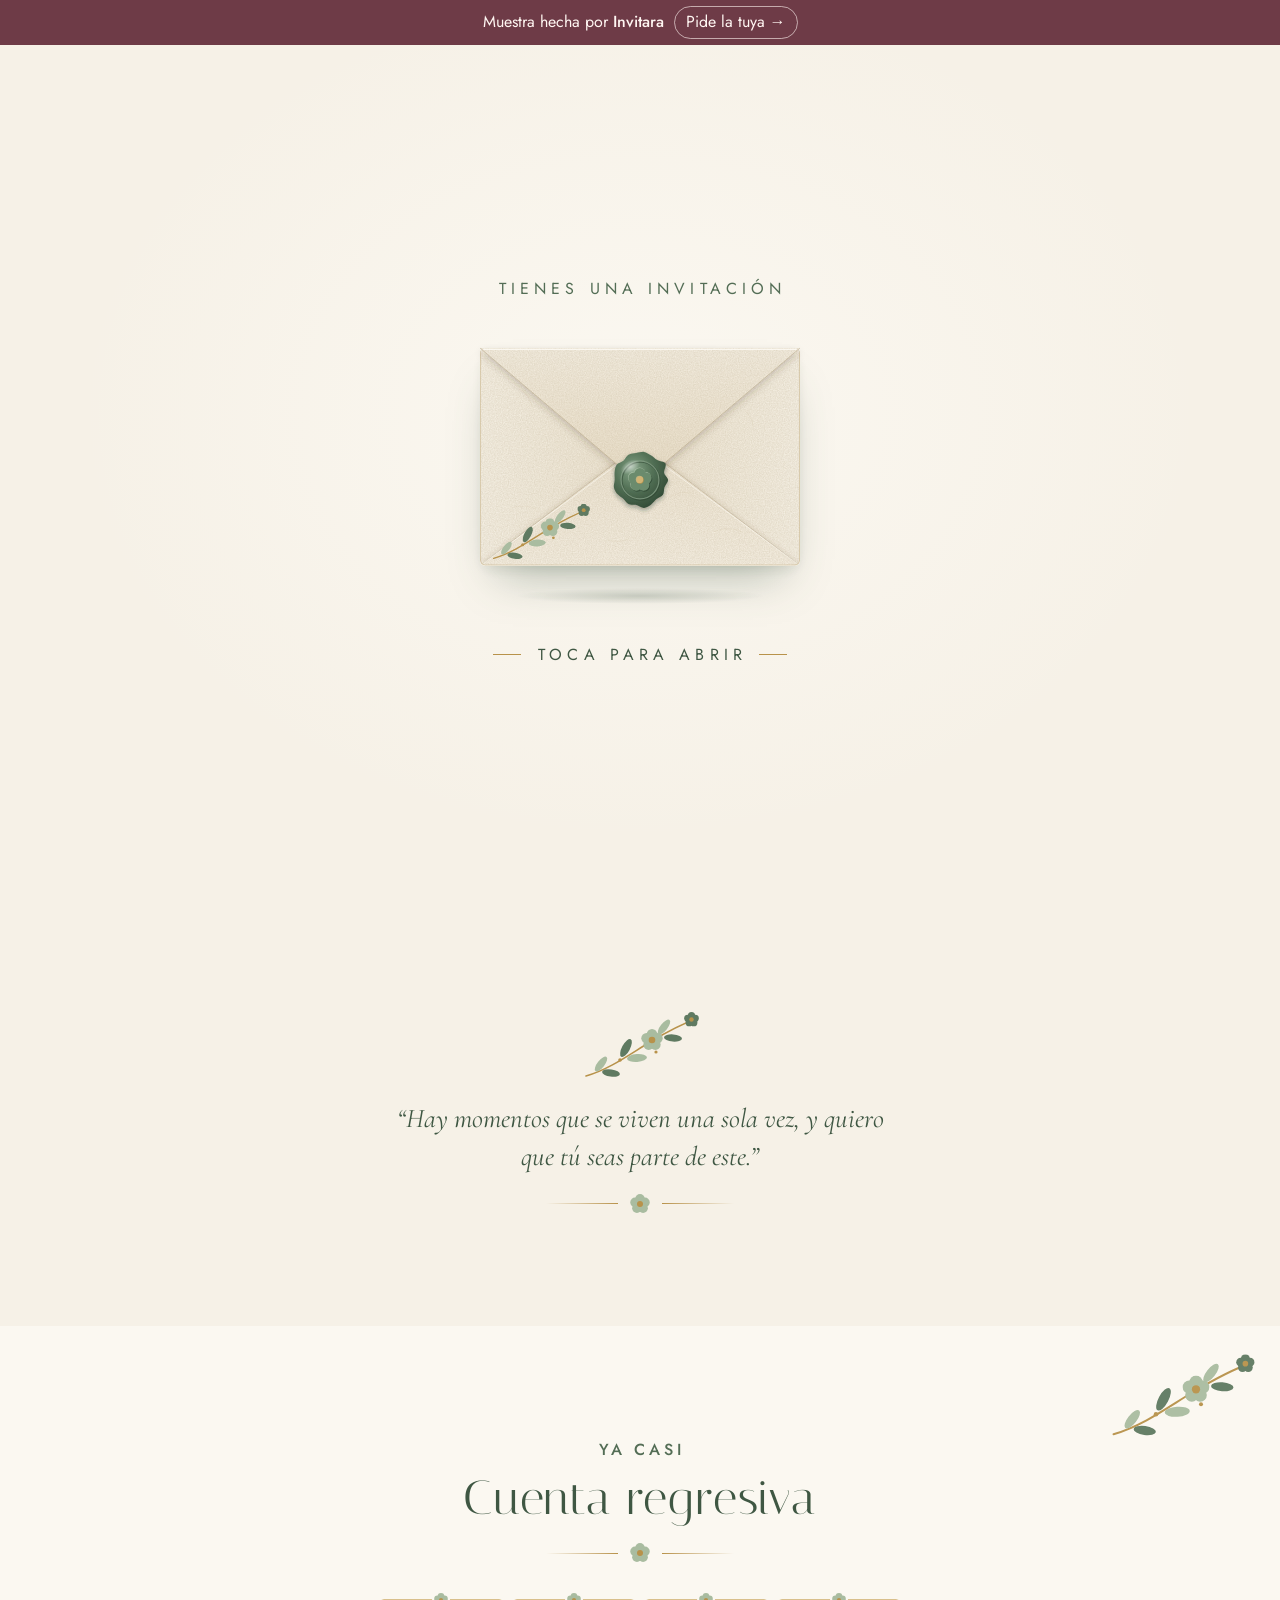
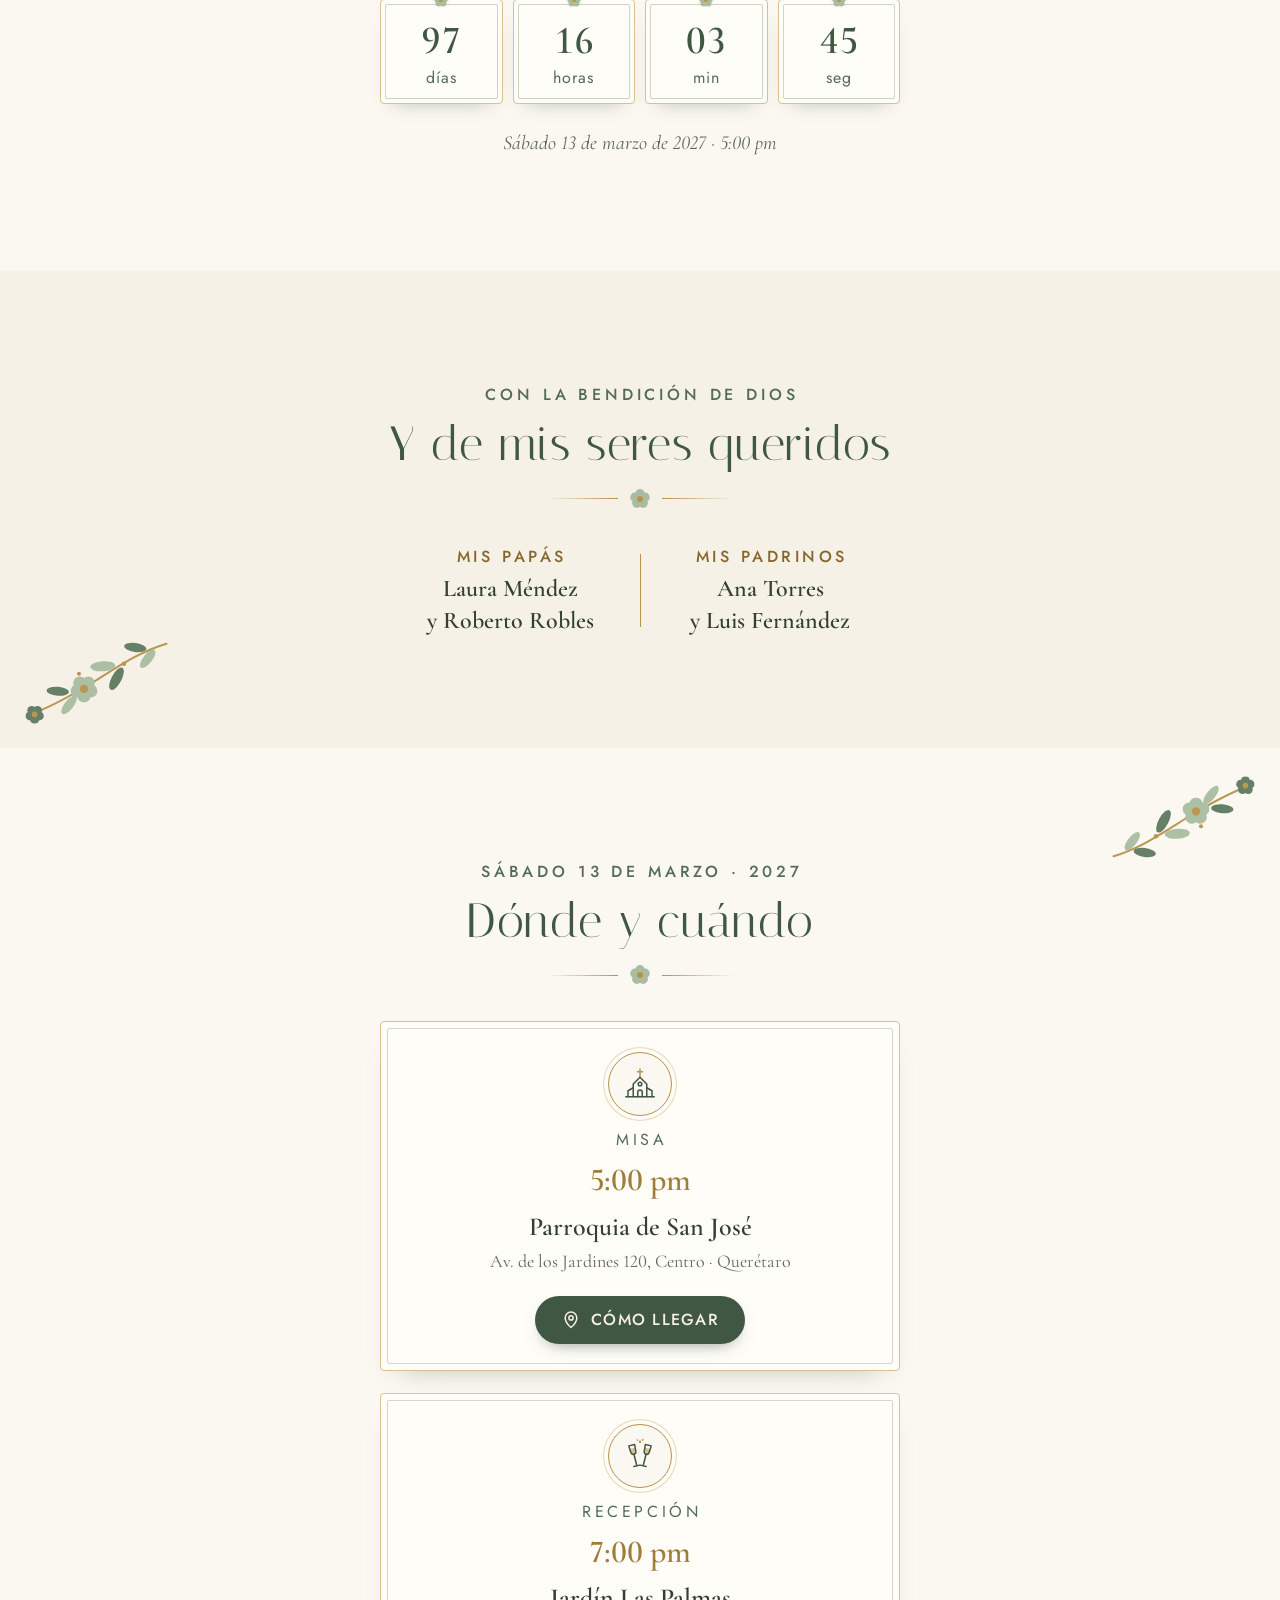
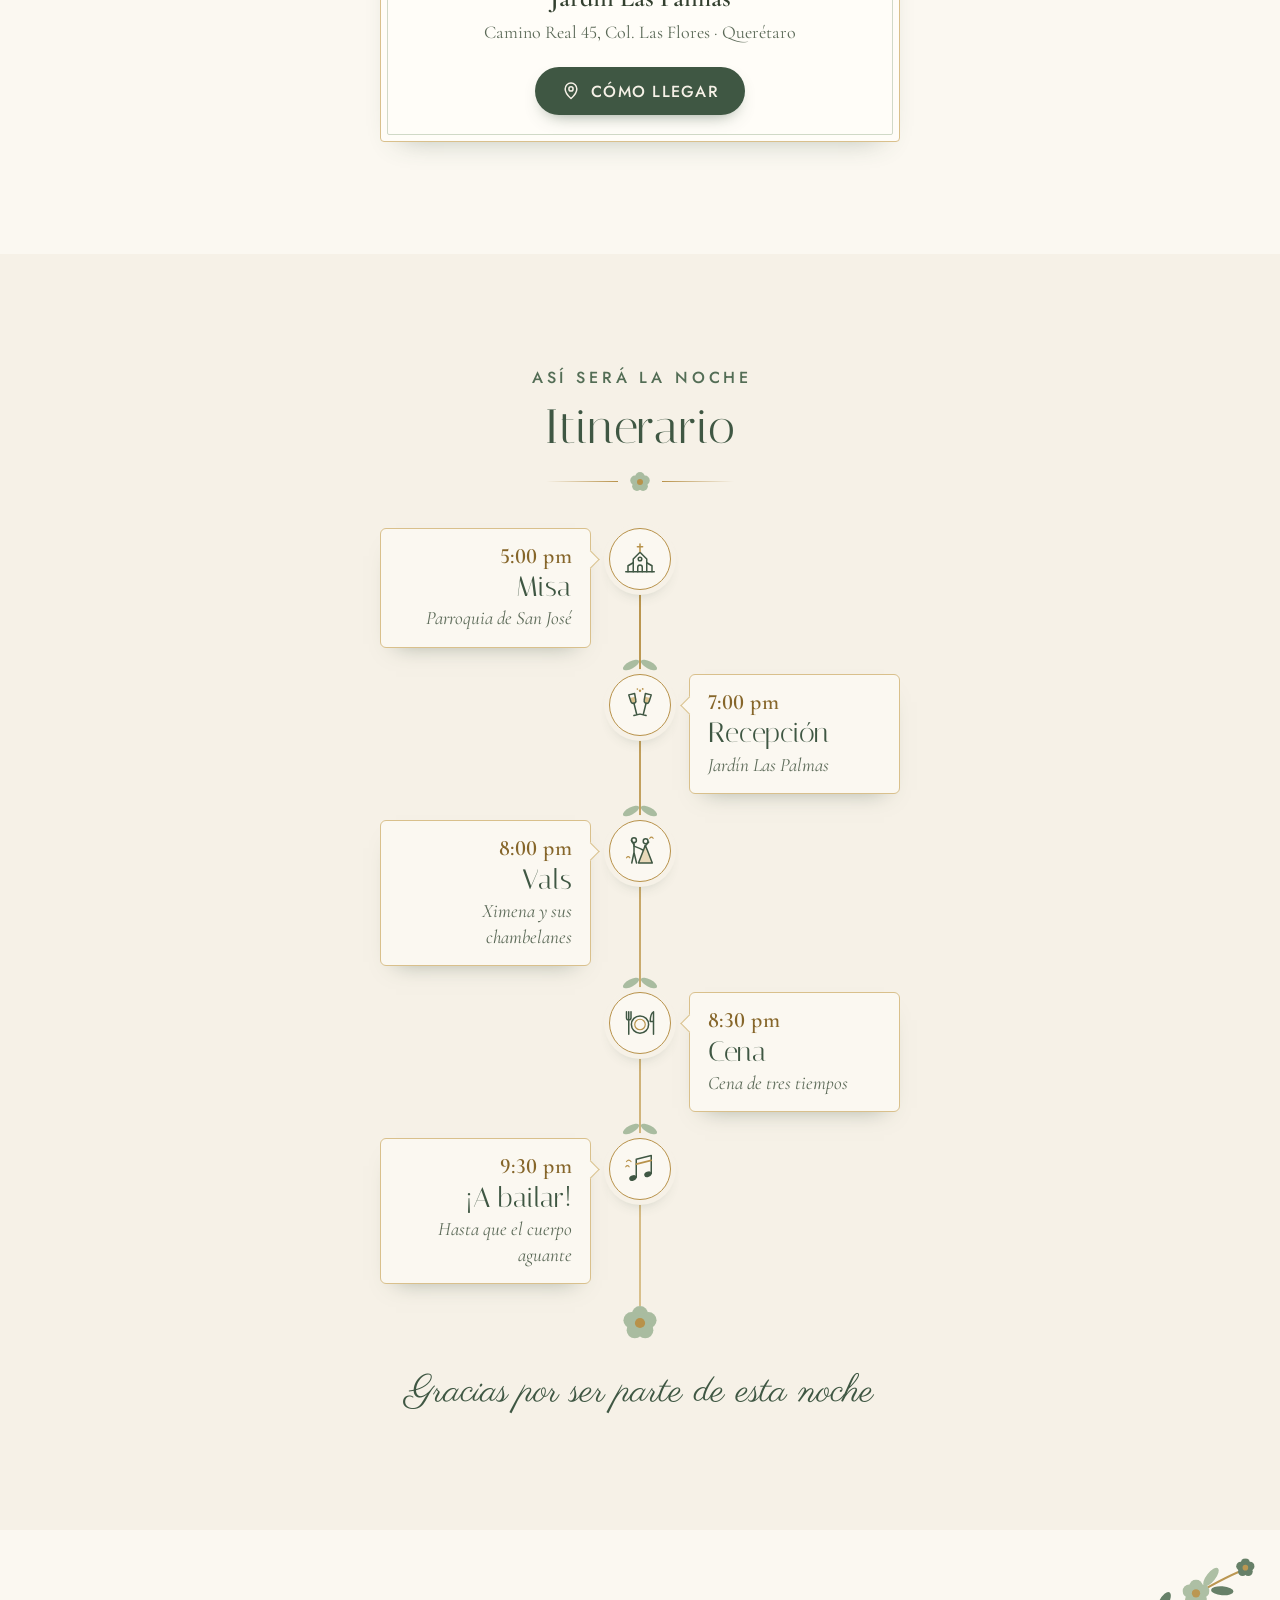
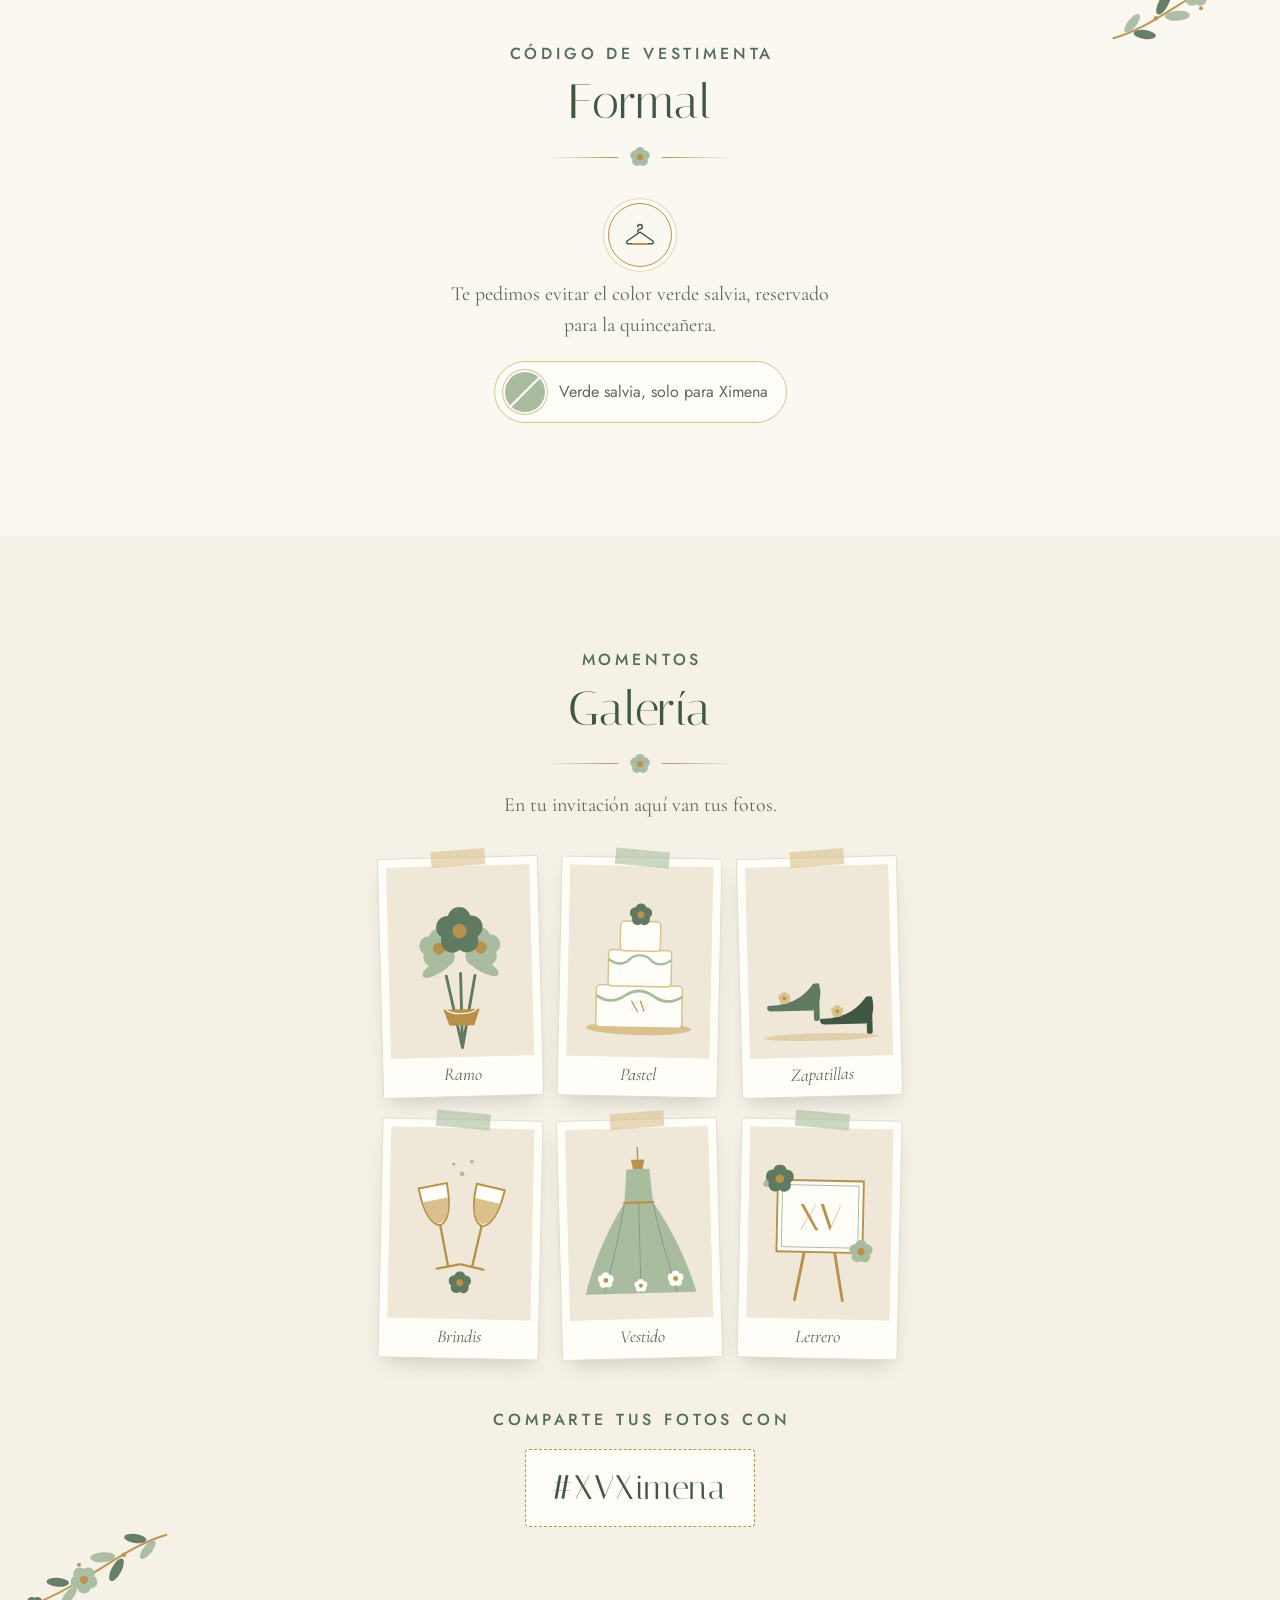
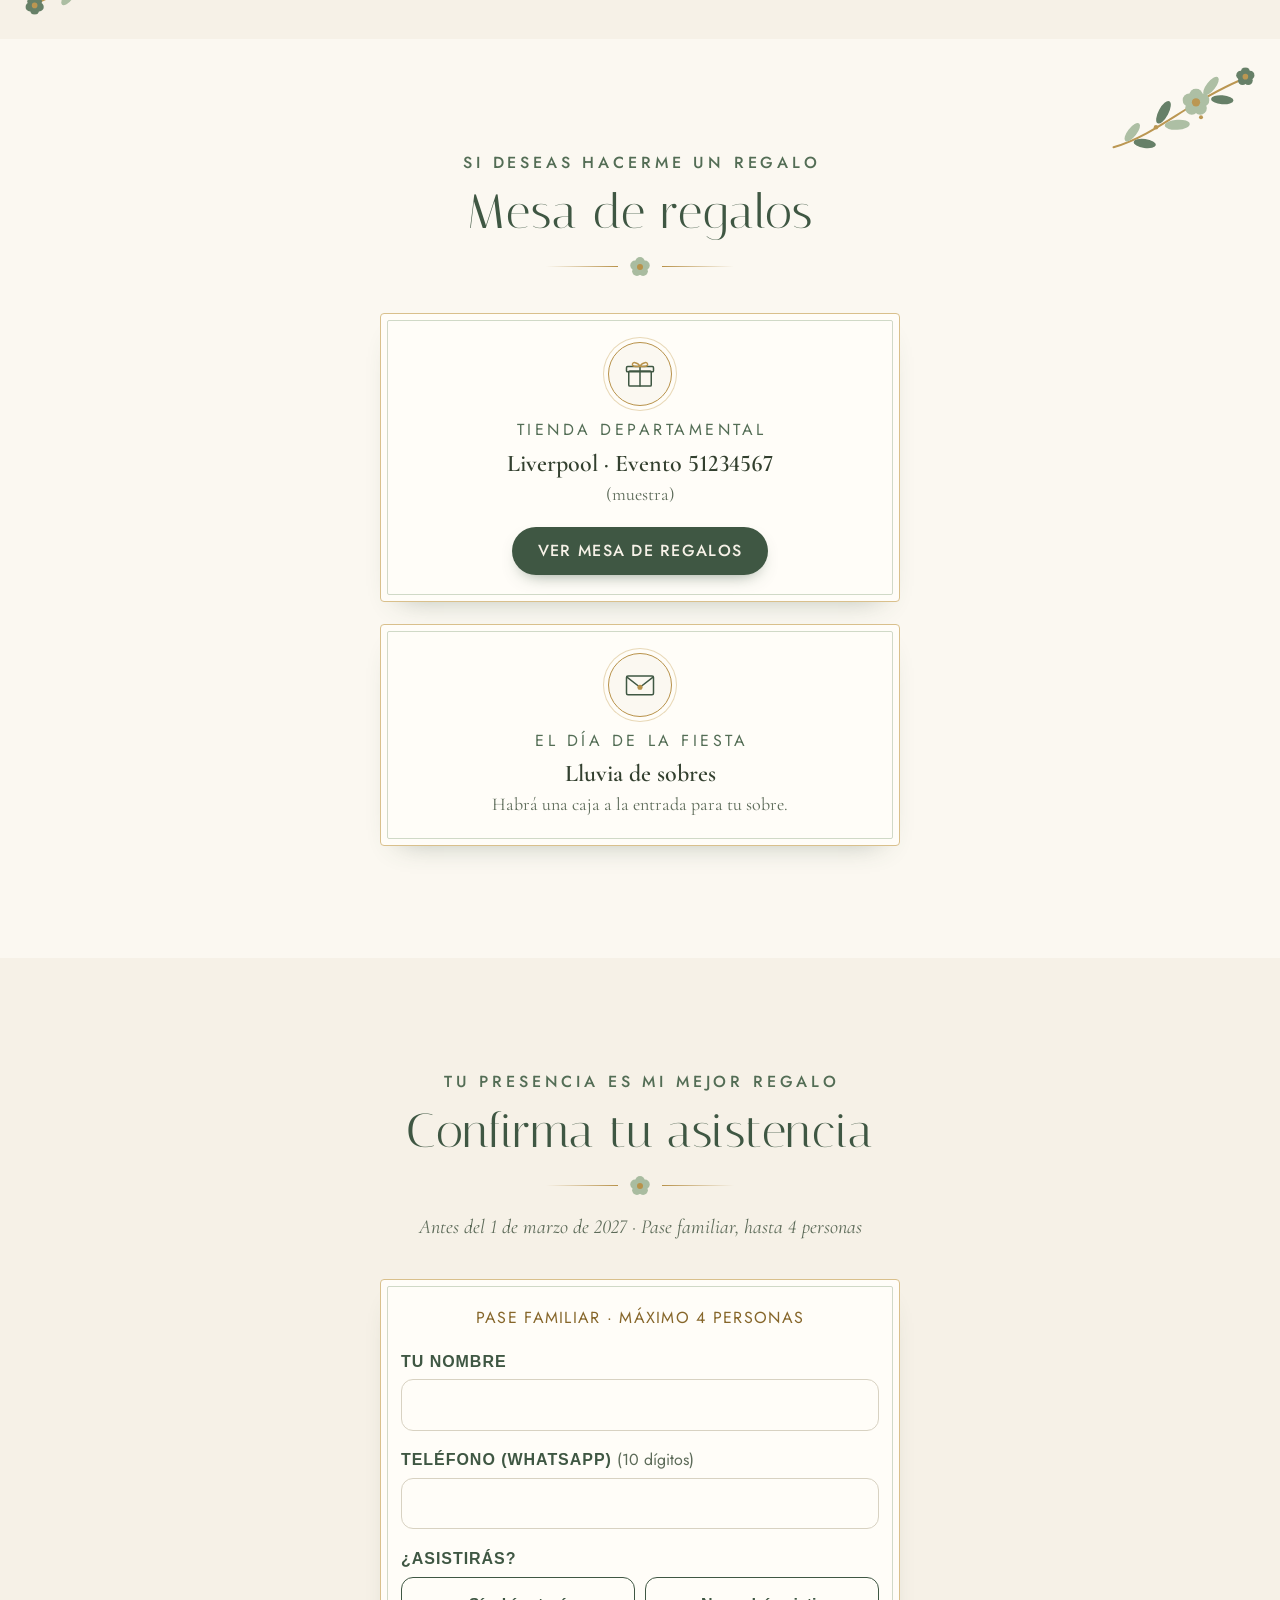
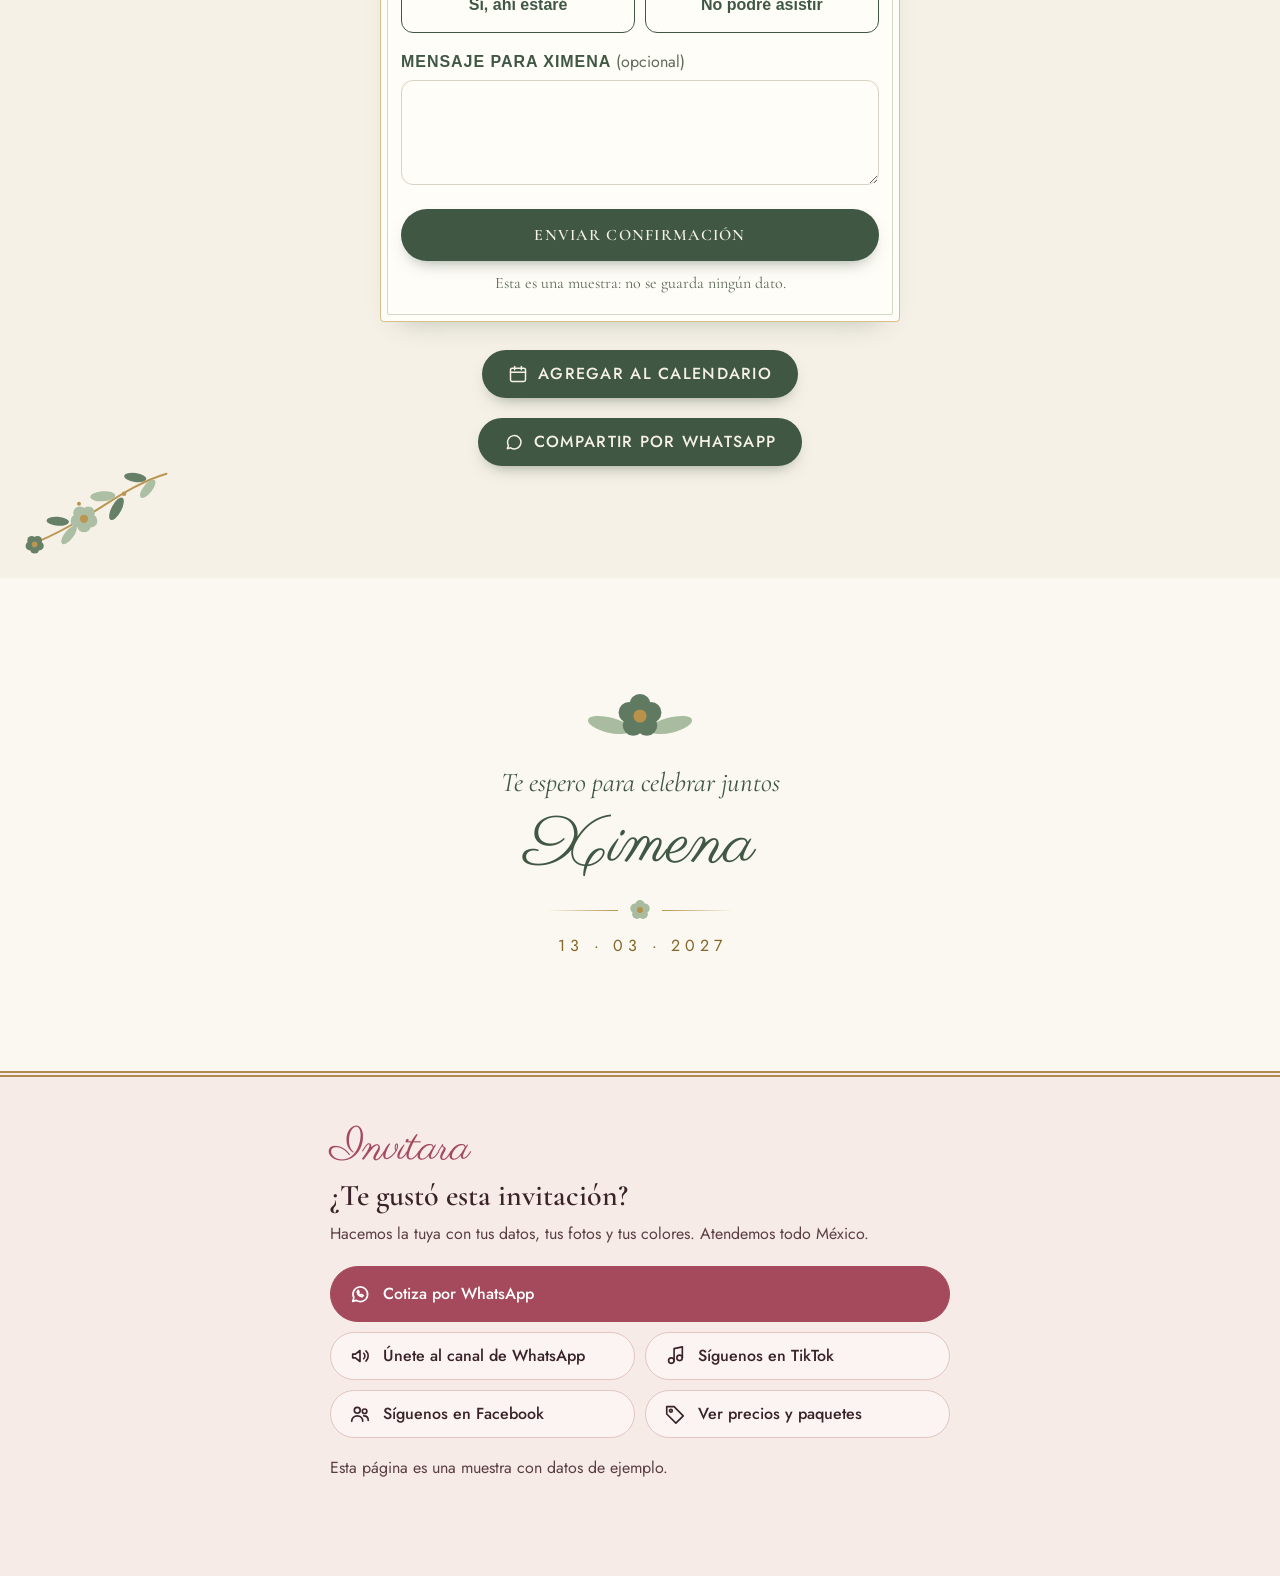
==== commit 61719cf3: "Mejora sobre, itinerario y detalles de diseño Co-Authored-By: Claude Opus 5.5 <noreply@anthropic.com" ====
--- a/index.html
+++ b/index.html
@@ -24,8 +24,8 @@
 </head>
 <body>
 
-  <!-- Figuras reutilizables: flor de 5 pétalos y hoja ovalada -->
-  <svg width="0" height="0" style="position:absolute" aria-hidden="true">
+  <!-- Figuras reutilizables: flor de 5 pétalos, hoja, ramita, íconos y texturas -->
+  <svg width="0" height="0" style="position:absolute" aria-hidden="true" focusable="false">
     <defs>
       <symbol id="flor" viewBox="-50 -50 100 100">
         <g fill="currentColor">
@@ -35,6 +35,111 @@
         <circle r="15" fill="#B8924A"/>
       </symbol>
       <symbol id="hoja" viewBox="-50 -20 100 40"><ellipse rx="48" ry="17" fill="currentColor"/></symbol>
+      <!-- ramita: tallo dorado, hojas y dos flores (crece de abajo a la izquierda hacia arriba a la derecha) -->
+      <symbol id="ramita" viewBox="0 0 120 70">
+        <path d="M6 64C30 57 50 42 70 30S102 12 116 7" stroke="#B8924A" stroke-width="1.6" fill="none" stroke-linecap="round"/>
+        <ellipse cx="21" cy="52" rx="9" ry="3.6" transform="rotate(-52 21 52)" fill="#A9BCA0"/>
+        <ellipse cx="31" cy="61" rx="9" ry="3.6" transform="rotate(8 31 61)" fill="#5F7A61"/>
+        <ellipse cx="46" cy="36" rx="10" ry="4" transform="rotate(-62 46 36)" fill="#5F7A61"/>
+        <ellipse cx="57" cy="46" rx="10" ry="4" transform="rotate(-4 57 46)" fill="#A9BCA0"/>
+        <ellipse cx="84" cy="15" rx="9" ry="3.6" transform="rotate(-52 84 15)" fill="#A9BCA0"/>
+        <ellipse cx="93" cy="26" rx="9" ry="3.6" transform="rotate(4 93 26)" fill="#5F7A61"/>
+        <use href="#flor" x="61" y="17" width="22" height="22" style="color:#A9BCA0"/>
+        <use href="#flor" x="104" y="0" width="15" height="15" style="color:#5F7A61"/>
+        <circle cx="40" cy="48" r="1.8" fill="#B8924A"/><circle cx="76" cy="40" r="1.6" fill="#B8924A"/>
+      </symbol>
+      <!-- íconos de línea (verde y dorado) -->
+      <symbol id="ic-iglesia" viewBox="0 0 48 48">
+        <g fill="none" stroke="currentColor" stroke-width="2" stroke-linecap="round" stroke-linejoin="round">
+          <path d="M15 41V24l9-9 9 9v17"/><path d="M15 29l-7 4v8M33 29l7 4v8"/><path d="M5 41h38"/>
+          <path d="M21 41v-6a3 3 0 0 1 6 0v6"/><circle cx="24" cy="24" r="2.4"/>
+        </g>
+        <path d="M24 4v10M20.5 7.5h7" stroke="#B8924A" stroke-width="2" stroke-linecap="round"/>
+      </symbol>
+      <symbol id="ic-copas" viewBox="0 0 48 48">
+        <g transform="rotate(-14 17 26)">
+          <path d="M13.6 13.5h7l-.4 4.6a3.1 3.1 0 0 1-6.2 0z" fill="#D9C08C"/>
+          <g fill="none" stroke="currentColor" stroke-width="2" stroke-linecap="round" stroke-linejoin="round"><path d="M13 9h8l-.6 9.2a3.4 3.4 0 0 1-6.8 0z"/><path d="M17 21.6V37M13 37.5h8"/></g>
+        </g>
+        <g transform="rotate(14 31 26)">
+          <path d="M27.6 13.5h7l-.4 4.6a3.1 3.1 0 0 1-6.2 0z" fill="#D9C08C"/>
+          <g fill="none" stroke="currentColor" stroke-width="2" stroke-linecap="round" stroke-linejoin="round"><path d="M27 9h8l-.6 9.2a3.4 3.4 0 0 1-6.8 0z"/><path d="M31 21.6V37M27 37.5h8"/></g>
+        </g>
+        <g fill="#B8924A"><circle cx="24" cy="5" r="1.6"/><circle cx="20.5" cy="2.8" r="1.1"/><circle cx="27.6" cy="2.6" r="1.2"/></g>
+      </symbol>
+      <symbol id="ic-vals" viewBox="0 0 48 48">
+        <path d="M31 16.5l-2.4 6.5-6.6 17h18.4l-6.6-17z" fill="#D9C08C" opacity=".55"/>
+        <g fill="none" stroke="currentColor" stroke-width="2" stroke-linecap="round" stroke-linejoin="round">
+          <circle cx="16" cy="9.5" r="3.2"/><circle cx="31.5" cy="11" r="3.2"/>
+          <path d="M16 13.5v12.5l-3 14M16 26l3.4 14"/>
+          <path d="M31 16.5l-2.4 6.5-6.6 17h18.4l-6.6-17z"/>
+          <path d="M16 17.5c4 1.5 8.5 3.2 12.6 5.5"/><path d="M16 16l-3.5-6.5"/><path d="M31 17.5l4.5-5.5"/>
+        </g>
+        <path d="M6 33c1.5-2 3-2 4.5 0M37 7c1.5-2 3-2 4.5 0" stroke="#B8924A" stroke-width="1.6" fill="none" stroke-linecap="round"/>
+      </symbol>
+      <symbol id="ic-cena" viewBox="0 0 48 48">
+        <circle cx="24" cy="26" r="7" fill="none" stroke="#B8924A" stroke-width="1.6"/>
+        <g fill="none" stroke="currentColor" stroke-width="2" stroke-linecap="round" stroke-linejoin="round">
+          <circle cx="24" cy="26" r="11.5"/>
+          <path d="M6 9v8a3 3 0 0 0 6 0V9M9 9v30"/><path d="M42 39V9c-3.2 2.2-4.4 7.4-4.4 13H42"/>
+        </g>
+      </symbol>
+      <symbol id="ic-baile" viewBox="0 0 48 48">
+        <g fill="currentColor"><ellipse cx="14.5" cy="36" rx="5" ry="3.6" transform="rotate(-22 14.5 36)"/><ellipse cx="34.5" cy="31" rx="5" ry="3.6" transform="rotate(-22 34.5 31)"/></g>
+        <g fill="none" stroke="currentColor" stroke-width="2" stroke-linecap="round" stroke-linejoin="round"><path d="M19 35V11l20-5v24"/></g>
+        <path d="M19 17.5l20-5" stroke="#B8924A" stroke-width="2.4" stroke-linecap="round"/>
+        <path d="M6 14c2-2.5 4-2.5 6 0M5 21c1.5-2 3-2 4.5 0" stroke="#B8924A" stroke-width="1.6" fill="none" stroke-linecap="round"/>
+      </symbol>
+      <symbol id="ic-regalo" viewBox="0 0 48 48">
+        <g fill="none" stroke="currentColor" stroke-width="2" stroke-linecap="round" stroke-linejoin="round">
+          <rect x="9" y="20" width="30" height="20" rx="1.5"/><rect x="6" y="14" width="36" height="7" rx="1.5"/><path d="M24 14v26"/>
+        </g>
+        <path d="M24 14c-3-6-11-7-10-2 1 3 6 2 10 2zM24 14c3-6 11-7 10-2-1 3-6 2-10 2z" fill="none" stroke="#B8924A" stroke-width="2" stroke-linejoin="round"/>
+      </symbol>
+      <symbol id="ic-sobre" viewBox="0 0 48 48">
+        <g fill="none" stroke="currentColor" stroke-width="2" stroke-linecap="round" stroke-linejoin="round">
+          <rect x="6" y="12" width="36" height="25" rx="2"/><path d="M6.6 13.5L24 27l17.4-13.5"/>
+        </g>
+        <circle cx="24" cy="27" r="3.4" fill="#B8924A"/>
+      </symbol>
+      <symbol id="ic-gancho" viewBox="0 0 48 48">
+        <g fill="none" stroke="currentColor" stroke-width="2" stroke-linecap="round" stroke-linejoin="round">
+          <path d="M21 13a3 3 0 1 1 3 3c-1.5.4-3 1.3-3 3v1"/><path d="M24 20L7 32a2 2 0 0 0 1.2 3.6h31.6A2 2 0 0 0 41 32z"/>
+        </g>
+        <path d="M14 35.6h20" stroke="#B8924A" stroke-width="2" stroke-linecap="round"/>
+      </symbol>
+      <!-- forro del sobre: florecitas verde salvia sobre crema -->
+      <pattern id="forro" width="24" height="24" patternUnits="userSpaceOnUse">
+        <rect width="24" height="24" fill="#EEF1E7"/>
+        <g fill="#A9BCA0"><circle cx="6" cy="3.6" r="2"/><circle cx="8.3" cy="5.3" r="2"/><circle cx="7.4" cy="8" r="2"/><circle cx="4.6" cy="8" r="2"/><circle cx="3.7" cy="5.3" r="2"/></g>
+        <circle cx="6" cy="6" r="1.2" fill="#B8924A"/>
+        <ellipse cx="18" cy="17" rx="3.2" ry="1.3" transform="rotate(-35 18 17)" fill="#C3D0BC"/>
+        <ellipse cx="21" cy="19.6" rx="3.2" ry="1.3" transform="rotate(25 21 19.6)" fill="#C3D0BC"/>
+        <circle cx="16" cy="6" r=".9" fill="#C9B07A"/><circle cx="4" cy="18" r=".9" fill="#C9B07A"/>
+      </pattern>
+      <!-- grano de papel: ruido muy suave recortado a la figura -->
+      <filter id="grano" x="0" y="0" width="100%" height="100%">
+        <feTurbulence type="fractalNoise" baseFrequency=".9" numOctaves="3" seed="4" stitchTiles="stitch"/>
+        <feColorMatrix values="0 0 0 0 .42  0 0 0 0 .34  0 0 0 0 .2  0 0 0 .32 0"/>
+        <feComposite in2="SourceAlpha" operator="in"/>
+      </filter>
+      <linearGradient id="g-izq" x1="0" y1="0" x2="1" y2="0"><stop offset="0" stop-color="#F8F3E8"/><stop offset="1" stop-color="#EEE5D3"/></linearGradient>
+      <linearGradient id="g-der" x1="1" y1="0" x2="0" y2="0"><stop offset="0" stop-color="#F8F3E8"/><stop offset="1" stop-color="#EEE5D3"/></linearGradient>
+      <linearGradient id="g-abajo" x1="0" y1="1" x2="0" y2="0"><stop offset="0" stop-color="#F7F1E5"/><stop offset="1" stop-color="#F0E7D6"/></linearGradient>
+      <linearGradient id="g-solapa" x1="0" y1="0" x2="0" y2="1"><stop offset="0" stop-color="#F6F0E4"/><stop offset="1" stop-color="#ECE1CC"/></linearGradient>
+      <linearGradient id="g-boca" x1="0" y1="0" x2="0" y2="1"><stop offset="0" stop-color="#5A4A2E" stop-opacity=".22"/><stop offset="1" stop-color="#5A4A2E" stop-opacity="0"/></linearGradient>
+      <radialGradient id="g-cera" cx=".36" cy=".32" r=".75"><stop offset="0" stop-color="#86A487"/><stop offset=".45" stop-color="#557358"/><stop offset="1" stop-color="#2F4834"/></radialGradient>
+      <radialGradient id="g-brillo" cx=".5" cy=".5" r=".5"><stop offset="0" stop-color="#fff" stop-opacity=".55"/><stop offset="1" stop-color="#fff" stop-opacity="0"/></radialGradient>
+      <filter id="f-pliegue" x="-10%" y="-20%" width="120%" height="140%"><feDropShadow dx="0" dy="-1.5" stdDeviation="2" flood-color="#5A4A2E" flood-opacity=".14"/></filter>
+      <filter id="f-lado" x="-10%" y="-10%" width="120%" height="120%"><feDropShadow dx="0" dy="0" stdDeviation="1.6" flood-color="#5A4A2E" flood-opacity=".12"/></filter>
+      <filter id="f-solapa" x="-10%" y="-10%" width="120%" height="135%"><feDropShadow dx="0" dy="3.5" stdDeviation="3.5" flood-color="#4A3C22" flood-opacity=".2"/></filter>
+      <filter id="f-sello" x="-30%" y="-30%" width="160%" height="160%"><feDropShadow dx="0" dy="2.5" stdDeviation="2.5" flood-color="#1F3023" flood-opacity=".38"/></filter>
+      <path id="p-izq" d="M0 0L152 108Q157 112 152 116L0 204Z"/>
+      <path id="p-der" d="M300 0L148 108Q143 112 148 116L300 204Z"/>
+      <path id="p-abajo" d="M0 204L141 97Q150 90 159 97L300 204Z"/>
+      <path id="p-solapa" d="M0 0H300L160 119Q150 127 140 119Z"/>
+      <path id="p-cera" d="M31.9 0.0C32.0 2.7 28.8 5.4 27.8 8.2C26.9 11.0 27.6 14.5 26.1 16.8C24.6 19.0 21.0 19.8 18.8 21.7C16.6 23.5 15.1 26.1 12.7 27.8C10.3 29.5 7.4 31.6 4.6 31.7C1.8 31.8 -1.2 29.0 -4.1 28.3C-6.9 27.7 -10.2 28.8 -12.6 27.7C-15.1 26.6 -16.6 23.5 -18.7 21.6C-20.8 19.7 -23.5 18.4 -25.4 16.3C-27.2 14.1 -29.1 11.4 -29.6 8.7C-30.2 6.0 -28.9 2.9 -28.8 0.0C-28.6 -2.9 -29.2 -5.6 -28.9 -8.5C-28.5 -11.3 -28.3 -14.9 -26.7 -17.1C-25.0 -19.4 -21.2 -19.9 -18.9 -21.8C-16.7 -23.8 -15.5 -27.2 -13.1 -28.6C-10.7 -30.1 -7.3 -30.1 -4.4 -30.6C-1.5 -31.1 1.7 -32.3 4.6 -31.9C7.4 -31.4 10.2 -29.5 12.8 -27.9C15.3 -26.4 16.9 -24.2 19.6 -22.7C22.3 -21.1 27.7 -21.1 29.0 -18.7C30.3 -16.2 27.0 -11.2 27.4 -8.1C27.9 -4.9 31.8 -2.7 31.9 0.0Z"/>
+      <g id="petalos-sello"><circle cx="0" cy="-26" r="24"/><circle cx="24.7" cy="-8" r="24"/><circle cx="15.3" cy="21" r="24"/><circle cx="-15.3" cy="21" r="24"/><circle cx="-24.7" cy="-8" r="24"/></g>
     </defs>
   </svg>
 
@@ -44,24 +149,82 @@
     <span class="aviso-muestra__cta">Pide la tuya →</span>
   </a>
 
-  <!-- ============== SOBRE DE APERTURA ============== -->
+  <!-- ============== SOBRE DE APERTURA (visto por detrás) ============== -->
   <div class="sobre" id="sobre" role="dialog" aria-label="Abre la invitación">
-    <p class="sobre__titulo">Tienes una invitación</p>
-    <button class="sobre__caja" id="abrir-sobre" type="button" aria-label="Abrir el sobre de la invitación">
-      <span class="sobre__fondo"></span>
-      <span class="sobre__carta"><small>XV</small><span>Ximena</span></span>
-      <span class="sobre__frente"></span>
-      <span class="sobre__solapa"></span>
-      <svg class="sobre__sello" viewBox="0 0 62 62" aria-hidden="true">
-        <path d="M31 2c5 0 7 3 11 4s8 1 10 5 0 7 2 11 5 7 4 11-5 5-6 9-1 8-5 10-7 0-11 2-6 5-10 5-6-4-10-5-8 0-10-4 0-7-2-11-5-6-4-10 4-6 5-10 1-8 5-10 7 0 11-2 6-5 10-5z" fill="#4E6B51"/>
-        <circle cx="31" cy="31" r="20" fill="none" stroke="#6E8C70" stroke-width="2"/>
-        <g transform="translate(31 31) scale(.26)" fill="#C9D6C1">
-          <circle cx="0" cy="-26" r="24"/><circle cx="24.7" cy="-8" r="24"/><circle cx="15.3" cy="21" r="24"/><circle cx="-15.3" cy="21" r="24"/><circle cx="-24.7" cy="-8" r="24"/>
-          <circle r="15" fill="#B8924A"/>
-        </g>
-      </svg>
-    </button>
-    <p class="sobre__toca">Toca para abrir</p>
+    <div class="sobre__centro">
+      <p class="sobre__titulo"><span>Tienes una invitación</span></p>
+      <button class="sobre__boton" id="abrir-sobre" type="button" aria-label="Abrir el sobre de la invitación">
+        <span class="sobre__flota">
+          <span class="sobre__caja">
+            <!-- interior: forro floral -->
+            <svg class="sobre__dorso" viewBox="0 0 300 204" preserveAspectRatio="none" aria-hidden="true">
+              <rect width="300" height="204" rx="5" fill="#EADFCB"/>
+              <rect x="5" y="4" width="290" height="190" rx="2" fill="url(#forro)"/>
+              <rect x="5" y="4" width="290" height="26" fill="url(#g-boca)"/>
+            </svg>
+            <!-- carta -->
+            <span class="sobre__carta" aria-hidden="true">
+              <svg viewBox="0 0 26 26" width="26" height="26"><use href="#flor" width="26" height="26" style="color:#A9BCA0"/></svg>
+              <small>Mis XV años</small>
+              <span>Ximena</span>
+            </span>
+            <!-- bolsa: solapas laterales y de abajo -->
+            <svg class="sobre__bolsa" viewBox="0 0 300 204" preserveAspectRatio="none" aria-hidden="true">
+              <clipPath id="c-sobre"><rect width="300" height="204" rx="5"/></clipPath>
+              <g clip-path="url(#c-sobre)">
+                <use href="#p-izq" fill="url(#g-izq)"/>
+                <use href="#p-der" fill="url(#g-der)" filter="url(#f-lado)"/>
+                <use href="#p-abajo" fill="url(#g-abajo)" filter="url(#f-pliegue)"/>
+                <g filter="url(#grano)"><use href="#p-izq"/><use href="#p-der"/><use href="#p-abajo"/></g>
+                <!-- fibras del papel -->
+                <g fill="none" stroke="#9C8458" stroke-opacity=".12" stroke-width=".6" stroke-linecap="round">
+                  <path d="M30 150c8-3 15-2 22 1"/><path d="M220 172c9-4 18-3 25 0"/><path d="M250 60c4 5 6 9 6 15"/>
+                  <path d="M40 40c5 5 8 10 9 16"/><path d="M120 180c7 2 13 2 19-1"/><path d="M178 140c6-4 12-5 19-4"/>
+                </g>
+                <!-- líneas de pliegue -->
+                <g fill="none" stroke-linecap="round" stroke-linejoin="round">
+                  <path d="M0 204L141 97Q150 90 159 97L300 204" stroke="#8A7244" stroke-opacity=".28" stroke-width=".9"/>
+                  <path d="M1 202L141 98.6Q150 92 159 98.6L299 202" stroke="#FFFDF8" stroke-opacity=".7" stroke-width=".7" transform="translate(0 1.4)"/>
+                  <path d="M0 0L137 97.5" stroke="#8A7244" stroke-opacity=".2" stroke-width=".8"/>
+                  <path d="M300 0L163 97.5" stroke="#8A7244" stroke-opacity=".2" stroke-width=".8"/>
+                </g>
+                <path d="M.5 1V199a4.5 4.5 0 0 0 4.5 4.5H295a4.5 4.5 0 0 0 4.5-4.5V1" fill="none" stroke="#C9B48A" stroke-opacity=".55"/>
+              </g>
+              <!-- ramita en la esquina -->
+              <use href="#ramita" x="8" y="146" width="96" height="56"/>
+            </svg>
+            <!-- solapa superior (cerrada); por dentro lleva el forro -->
+            <span class="sobre__solapa" aria-hidden="true">
+              <svg class="sobre__cara" viewBox="0 0 300 127" preserveAspectRatio="none">
+                <use href="#p-solapa" fill="url(#g-solapa)" filter="url(#f-solapa)"/>
+                <use href="#p-solapa" filter="url(#grano)"/>
+                <path d="M3 1.2H297" stroke="#FFFDF8" stroke-opacity=".8" stroke-width="1.2"/>
+                <path d="M0 0L140 119Q150 127 160 119L300 0" fill="none" stroke="#8A7244" stroke-opacity=".3" stroke-width=".9"/>
+              </svg>
+              <svg class="sobre__dorso-solapa" viewBox="0 0 300 127" preserveAspectRatio="none">
+                <g transform="translate(0 127) scale(1 -1)">
+                  <use href="#p-solapa" fill="#EADFCB"/>
+                  <path d="M10 5H290L157 113Q150 119 143 113Z" fill="url(#forro)"/>
+                </g>
+              </svg>
+            </span>
+            <!-- sello de cera -->
+            <svg class="sobre__sello" viewBox="-40 -40 80 80" aria-hidden="true">
+              <g filter="url(#f-sello)"><use href="#p-cera" fill="url(#g-cera)"/></g>
+              <circle r="21.5" fill="none" stroke="#2C4430" stroke-opacity=".55" stroke-width="2.2" transform="translate(.7 .9)"/>
+              <circle r="21.5" fill="none" stroke="#9DB89D" stroke-opacity=".6" stroke-width="1.4"/>
+              <g transform="translate(.9 1.1) scale(.27)" fill="#243A28" opacity=".55"><use href="#petalos-sello"/></g>
+              <g transform="translate(-.5 -.6) scale(.27)" fill="#B9CDB4" opacity=".7"><use href="#petalos-sello"/></g>
+              <g transform="scale(.27)" fill="#6B8B6D"><use href="#petalos-sello"/></g>
+              <circle r="4.2" fill="#B8924A"/><circle r="4.2" cx="-.6" cy="-.7" fill="#E3CB92" opacity=".6"/>
+              <ellipse cx="-11" cy="-15" rx="12" ry="7" transform="rotate(-30 -11 -15)" fill="url(#g-brillo)"/>
+            </svg>
+          </span>
+        </span>
+        <span class="sobre__sombra" aria-hidden="true"></span>
+      </button>
+      <p class="sobre__toca"><span>Toca para abrir</span></p>
+    </div>
   </div>
 
   <button class="boton-musica" id="boton-musica" type="button" aria-label="Reproducir música" hidden>
@@ -103,228 +266,287 @@
 
     <!-- ============== FRASE ============== -->
     <section class="seccion" id="frase" aria-label="Frase">
-      <div class="revelar">
-        <svg width="70" height="40" viewBox="0 0 70 40" style="margin:0 auto 14px" aria-hidden="true">
-          <use href="#hoja" x="0" y="12" width="34" height="14" style="color:#A9BCA0"/><use href="#hoja" x="36" y="12" width="34" height="14" style="color:#A9BCA0"/>
-          <use class="flor-crece" href="#flor" x="22" y="6" width="26" height="26" style="color:#5F7A61"/>
-        </svg>
+      <div class="seccion__in revelar">
+        <svg class="adorno" width="120" height="70" viewBox="0 0 120 70" aria-hidden="true"><use href="#ramita" width="120" height="70"/></svg>
         <p class="frase">“Hay momentos que se viven una sola vez, y quiero que tú seas parte de este.”</p>
+        <div class="separador" aria-hidden="true"><svg viewBox="0 0 20 20"><use href="#flor" width="20" height="20"/></svg></div>
       </div>
     </section>
 
     <!-- ============== CUENTA REGRESIVA ============== -->
-    <section class="seccion" id="cuenta-regresiva" aria-labelledby="t-cuenta">
-      <div class="revelar">
-        <p class="eyebrow">Ya casi</p>
-        <h2 class="titulo" id="t-cuenta">Cuenta regresiva</h2>
+    <section class="seccion seccion--clara" id="cuenta-regresiva" aria-labelledby="t-cuenta">
+      <svg class="esquina" viewBox="0 0 120 70" aria-hidden="true"><use href="#ramita" width="120" height="70"/></svg>
+      <div class="seccion__in revelar">
+        <div class="encabezado">
+          <p class="eyebrow">Ya casi</p>
+          <h2 class="titulo" id="t-cuenta">Cuenta regresiva</h2>
+          <div class="separador" aria-hidden="true"><svg viewBox="0 0 20 20"><use href="#flor" width="20" height="20"/></svg></div>
+        </div>
         <div class="cuenta" role="timer" aria-live="off">
           <div class="cuenta__caja"><span class="cuenta__num" id="c-dias">00</span><span class="cuenta__txt">días</span></div>
           <div class="cuenta__caja"><span class="cuenta__num" id="c-horas">00</span><span class="cuenta__txt">horas</span></div>
           <div class="cuenta__caja"><span class="cuenta__num" id="c-min">00</span><span class="cuenta__txt">min</span></div>
           <div class="cuenta__caja"><span class="cuenta__num" id="c-seg">00</span><span class="cuenta__txt">seg</span></div>
         </div>
+        <p class="cuenta__fecha">Sábado 13 de marzo de 2027 · 5:00 pm</p>
       </div>
     </section>
 
     <!-- ============== FAMILIA ============== -->
     <section class="seccion" id="familia" aria-labelledby="t-familia">
-      <div class="revelar">
-        <p class="eyebrow">Con la bendición de Dios</p>
-        <h2 class="titulo" id="t-familia">Y de mis seres queridos</h2>
+      <div class="seccion__in revelar">
+        <div class="encabezado">
+          <p class="eyebrow">Con la bendición de Dios</p>
+          <h2 class="titulo" id="t-familia">Y de mis seres queridos</h2>
+          <div class="separador" aria-hidden="true"><svg viewBox="0 0 20 20"><use href="#flor" width="20" height="20"/></svg></div>
+        </div>
         <div class="familia">
           <div><h3>Mis papás</h3><p>Laura Méndez<br>y Roberto Robles</p></div>
           <div><h3>Mis padrinos</h3><p>Ana Torres<br>y Luis Fernández</p></div>
         </div>
       </div>
+      <svg class="esquina esquina--abajo" viewBox="0 0 120 70" aria-hidden="true"><use href="#ramita" width="120" height="70"/></svg>
     </section>
 
     <!-- ============== LUGARES ============== -->
-    <section class="seccion seccion--ancha" id="ubicacion" aria-labelledby="t-lugares">
-      <div class="revelar">
-        <p class="eyebrow">Sábado 13 de marzo · 2027</p>
-        <h2 class="titulo" id="t-lugares">Dónde y cuándo</h2>
-      </div>
-      <div class="lugares">
-        <article class="lugar revelar" aria-labelledby="l-misa">
-          <span class="lugar__tipo">Misa</span>
-          <span class="lugar__hora">5:00 pm</span>
-          <h3 class="lugar__nombre" id="l-misa">Parroquia de San José</h3>
-          <p class="lugar__dir">Av. de los Jardines 120, Centro · Querétaro</p>
-          <button class="boton boton--borde" type="button" data-mapa="mapa-misa" aria-expanded="false" aria-controls="mapa-misa">
-            <svg viewBox="0 0 24 24" aria-hidden="true"><path d="M12 21s-7-6.2-7-11.5A7 7 0 0 1 19 9.5C19 14.8 12 21 12 21z"/><circle cx="12" cy="9.5" r="2.5"/></svg>Cómo llegar</button>
-          <div class="mapa" id="mapa-misa"><div>
-            <svg viewBox="0 0 320 190" role="img" aria-label="Mapa ilustrado de la parroquia"><rect width="320" height="190" fill="#EFE7D8"/>
-              <rect x="210" y="16" width="90" height="62" rx="8" fill="#DCE5D6"/><rect x="22" y="116" width="78" height="56" rx="8" fill="#E7DCC6"/>
-              <g stroke="#FFFDF8" stroke-linecap="round" fill="none"><path d="M-5 96H325" stroke-width="13"/><path d="M160 -5V195" stroke-width="13"/><path d="M-5 34L325 56" stroke-width="7"/><path d="M64 -5V195" stroke-width="7"/><path d="M256 -5V195" stroke-width="7"/></g>
-              <path d="M64 170V96H160V60" stroke="#5F7A61" stroke-width="5" fill="none" stroke-linecap="round" stroke-linejoin="round" stroke-dasharray="2 9"/>
-              <circle cx="64" cy="170" r="7" fill="#FFFDF8" stroke="#3F5743" stroke-width="4"/>
-              <g transform="translate(160 60)"><path d="M0 0C-4-11-16-20-16-32A16 16 0 1 1 16-32C16-20 4-11 0 0Z" fill="#3F5743"/><circle cy="-32" r="6" fill="#D9C08C"/></g></svg>
-            <a class="boton" href="https://www.google.com/maps/search/?api=1&amp;query=Iglesia%20Centro%20Quer%C3%A9taro" target="_blank" rel="noopener">Abrir en Google Maps</a>
-            <p class="mapa__nota">Muestra: la búsqueda es genérica, no lleva a un lugar real.</p>
-          </div></div>
-        </article>
-        <article class="lugar revelar" aria-labelledby="l-recepcion">
-          <span class="lugar__tipo">Recepción</span>
-          <span class="lugar__hora">7:00 pm</span>
-          <h3 class="lugar__nombre" id="l-recepcion">Jardín Las Palmas</h3>
-          <p class="lugar__dir">Camino Real 45, Col. Las Flores · Querétaro</p>
-          <button class="boton boton--borde" type="button" data-mapa="mapa-recepcion" aria-expanded="false" aria-controls="mapa-recepcion">
-            <svg viewBox="0 0 24 24" aria-hidden="true"><path d="M12 21s-7-6.2-7-11.5A7 7 0 0 1 19 9.5C19 14.8 12 21 12 21z"/><circle cx="12" cy="9.5" r="2.5"/></svg>Cómo llegar</button>
-          <div class="mapa" id="mapa-recepcion"><div>
-            <svg viewBox="0 0 320 190" role="img" aria-label="Mapa ilustrado del jardín"><rect width="320" height="190" fill="#EFE7D8"/>
-              <rect x="170" y="104" width="130" height="72" rx="10" fill="#DCE5D6"/><rect x="18" y="14" width="96" height="58" rx="8" fill="#E7DCC6"/>
-              <g stroke="#FFFDF8" stroke-linecap="round" fill="none"><path d="M-5 88C80 76 200 100 325 82" stroke-width="13"/><path d="M140 -5V195" stroke-width="10"/><path d="M-5 150H325" stroke-width="7"/><path d="M262 -5V195" stroke-width="7"/></g>
-              <path d="M30 150H140V86L236 92V136" stroke="#5F7A61" stroke-width="5" fill="none" stroke-linecap="round" stroke-linejoin="round" stroke-dasharray="2 9"/>
-              <circle cx="30" cy="150" r="7" fill="#FFFDF8" stroke="#3F5743" stroke-width="4"/>
-              <g transform="translate(236 136)"><path d="M0 0C-4-11-16-20-16-32A16 16 0 1 1 16-32C16-20 4-11 0 0Z" fill="#3F5743"/><circle cy="-32" r="6" fill="#D9C08C"/></g></svg>
-            <a class="boton" href="https://www.google.com/maps/search/?api=1&amp;query=Jard%C3%ADn%20de%20eventos%20Quer%C3%A9taro" target="_blank" rel="noopener">Abrir en Google Maps</a>
-            <p class="mapa__nota">Muestra: la búsqueda es genérica, no lleva a un lugar real.</p>
-          </div></div>
-        </article>
+    <section class="seccion seccion--clara" id="ubicacion" aria-labelledby="t-lugares">
+      <svg class="esquina" viewBox="0 0 120 70" aria-hidden="true"><use href="#ramita" width="120" height="70"/></svg>
+      <div class="seccion__in">
+        <div class="encabezado revelar">
+          <p class="eyebrow">Sábado 13 de marzo · 2027</p>
+          <h2 class="titulo" id="t-lugares">Dónde y cuándo</h2>
+          <div class="separador" aria-hidden="true"><svg viewBox="0 0 20 20"><use href="#flor" width="20" height="20"/></svg></div>
+        </div>
+        <div class="lugares">
+          <article class="lugar revelar" aria-labelledby="l-misa">
+            <span class="icono-circulo" aria-hidden="true"><svg viewBox="0 0 48 48"><use href="#ic-iglesia" width="48" height="48"/></svg></span>
+            <span class="lugar__tipo">Misa</span>
+            <span class="lugar__hora">5:00 pm</span>
+            <h3 class="lugar__nombre" id="l-misa">Parroquia de San José</h3>
+            <p class="lugar__dir">Av. de los Jardines 120, Centro · Querétaro</p>
+            <button class="boton" type="button" data-mapa="mapa-misa" aria-expanded="false" aria-controls="mapa-misa">
+              <svg viewBox="0 0 24 24" aria-hidden="true"><path d="M12 21s-7-6.2-7-11.5A7 7 0 0 1 19 9.5C19 14.8 12 21 12 21z"/><circle cx="12" cy="9.5" r="2.5"/></svg>Cómo llegar</button>
+            <div class="mapa" id="mapa-misa"><div>
+              <svg viewBox="0 0 320 190" role="img" aria-label="Mapa ilustrado de la parroquia"><rect width="320" height="190" fill="#EFE7D8"/>
+                <rect x="210" y="16" width="90" height="62" rx="8" fill="#DCE5D6"/><rect x="22" y="116" width="78" height="56" rx="8" fill="#E7DCC6"/>
+                <g stroke="#FFFDF8" stroke-linecap="round" fill="none"><path d="M-5 96H325" stroke-width="13"/><path d="M160 -5V195" stroke-width="13"/><path d="M-5 34L325 56" stroke-width="7"/><path d="M64 -5V195" stroke-width="7"/><path d="M256 -5V195" stroke-width="7"/></g>
+                <path d="M64 170V96H160V60" stroke="#5F7A61" stroke-width="5" fill="none" stroke-linecap="round" stroke-linejoin="round" stroke-dasharray="2 9"/>
+                <circle cx="64" cy="170" r="7" fill="#FFFDF8" stroke="#3F5743" stroke-width="4"/>
+                <g transform="translate(160 60)"><path d="M0 0C-4-11-16-20-16-32A16 16 0 1 1 16-32C16-20 4-11 0 0Z" fill="#3F5743"/><circle cy="-32" r="6" fill="#D9C08C"/></g></svg>
+              <a class="boton" href="https://www.google.com/maps/search/?api=1&amp;query=Iglesia%20Centro%20Quer%C3%A9taro" target="_blank" rel="noopener">Abrir en Google Maps</a>
+              <p class="mapa__nota">Muestra: la búsqueda es genérica, no lleva a un lugar real.</p>
+            </div></div>
+          </article>
+          <article class="lugar revelar" aria-labelledby="l-recepcion">
+            <span class="icono-circulo" aria-hidden="true"><svg viewBox="0 0 48 48"><use href="#ic-copas" width="48" height="48"/></svg></span>
+            <span class="lugar__tipo">Recepción</span>
+            <span class="lugar__hora">7:00 pm</span>
+            <h3 class="lugar__nombre" id="l-recepcion">Jardín Las Palmas</h3>
+            <p class="lugar__dir">Camino Real 45, Col. Las Flores · Querétaro</p>
+            <button class="boton" type="button" data-mapa="mapa-recepcion" aria-expanded="false" aria-controls="mapa-recepcion">
+              <svg viewBox="0 0 24 24" aria-hidden="true"><path d="M12 21s-7-6.2-7-11.5A7 7 0 0 1 19 9.5C19 14.8 12 21 12 21z"/><circle cx="12" cy="9.5" r="2.5"/></svg>Cómo llegar</button>
+            <div class="mapa" id="mapa-recepcion"><div>
+              <svg viewBox="0 0 320 190" role="img" aria-label="Mapa ilustrado del jardín"><rect width="320" height="190" fill="#EFE7D8"/>
+                <rect x="170" y="104" width="130" height="72" rx="10" fill="#DCE5D6"/><rect x="18" y="14" width="96" height="58" rx="8" fill="#E7DCC6"/>
+                <g stroke="#FFFDF8" stroke-linecap="round" fill="none"><path d="M-5 88C80 76 200 100 325 82" stroke-width="13"/><path d="M140 -5V195" stroke-width="10"/><path d="M-5 150H325" stroke-width="7"/><path d="M262 -5V195" stroke-width="7"/></g>
+                <path d="M30 150H140V86L236 92V136" stroke="#5F7A61" stroke-width="5" fill="none" stroke-linecap="round" stroke-linejoin="round" stroke-dasharray="2 9"/>
+                <circle cx="30" cy="150" r="7" fill="#FFFDF8" stroke="#3F5743" stroke-width="4"/>
+                <g transform="translate(236 136)"><path d="M0 0C-4-11-16-20-16-32A16 16 0 1 1 16-32C16-20 4-11 0 0Z" fill="#3F5743"/><circle cy="-32" r="6" fill="#D9C08C"/></g></svg>
+              <a class="boton" href="https://www.google.com/maps/search/?api=1&amp;query=Jard%C3%ADn%20de%20eventos%20Quer%C3%A9taro" target="_blank" rel="noopener">Abrir en Google Maps</a>
+              <p class="mapa__nota">Muestra: la búsqueda es genérica, no lleva a un lugar real.</p>
+            </div></div>
+          </article>
+        </div>
       </div>
     </section>
 
     <!-- ============== ITINERARIO ============== -->
     <section class="seccion" id="itinerario" aria-labelledby="t-itinerario">
-      <div class="revelar">
-        <p class="eyebrow">Así será la noche</p>
-        <h2 class="titulo" id="t-itinerario">Itinerario</h2>
-        <ol class="itinerario">
-          <li><time>5:00</time><span class="punto" aria-hidden="true"><i></i></span><span>Misa</span></li>
-          <li><time>7:00</time><span class="punto" aria-hidden="true"><i></i></span><span>Recepción</span></li>
-          <li><time>8:00</time><span class="punto" aria-hidden="true"><i></i></span><span>Vals</span></li>
-          <li><time>8:30</time><span class="punto" aria-hidden="true"><i></i></span><span>Cena</span></li>
-          <li><time>9:30</time><span class="punto" aria-hidden="true"><i></i></span><span>¡A bailar!</span></li>
-        </ol>
+      <div class="seccion__in">
+        <div class="encabezado revelar">
+          <p class="eyebrow">Así será la noche</p>
+          <h2 class="titulo" id="t-itinerario">Itinerario</h2>
+          <div class="separador" aria-hidden="true"><svg viewBox="0 0 20 20"><use href="#flor" width="20" height="20"/></svg></div>
+        </div>
+        <div class="itin" id="itin">
+          <span class="itin__linea" aria-hidden="true"></span>
+          <svg class="itin__flor" viewBox="0 0 34 34" aria-hidden="true"><use href="#flor" width="34" height="34" style="color:#A9BCA0"/></svg>
+          <ol class="itin__lista">
+            <li class="itin__item revelar" style="--i:0">
+              <span class="itin__icono" aria-hidden="true"><svg viewBox="0 0 48 48"><use href="#ic-iglesia" width="48" height="48"/></svg></span>
+              <div class="itin__tarjeta"><time datetime="17:00">5:00 pm</time><h3>Misa</h3><p>Parroquia de San José</p></div>
+            </li>
+            <li class="itin__item revelar" style="--i:1">
+              <span class="itin__icono" aria-hidden="true"><svg viewBox="0 0 48 48"><use href="#ic-copas" width="48" height="48"/></svg></span>
+              <div class="itin__tarjeta"><time datetime="19:00">7:00 pm</time><h3>Recepción</h3><p>Jardín Las Palmas</p></div>
+            </li>
+            <li class="itin__item revelar" style="--i:2">
+              <span class="itin__icono" aria-hidden="true"><svg viewBox="0 0 48 48"><use href="#ic-vals" width="48" height="48"/></svg></span>
+              <div class="itin__tarjeta"><time datetime="20:00">8:00 pm</time><h3>Vals</h3><p>Ximena y sus chambelanes</p></div>
+            </li>
+            <li class="itin__item revelar" style="--i:3">
+              <span class="itin__icono" aria-hidden="true"><svg viewBox="0 0 48 48"><use href="#ic-cena" width="48" height="48"/></svg></span>
+              <div class="itin__tarjeta"><time datetime="20:30">8:30 pm</time><h3>Cena</h3><p>Cena de tres tiempos</p></div>
+            </li>
+            <li class="itin__item revelar" style="--i:4">
+              <span class="itin__icono" aria-hidden="true"><svg viewBox="0 0 48 48"><use href="#ic-baile" width="48" height="48"/></svg></span>
+              <div class="itin__tarjeta"><time datetime="21:30">9:30 pm</time><h3>¡A bailar!</h3><p>Hasta que el cuerpo aguante</p></div>
+            </li>
+          </ol>
+        </div>
+        <p class="itin__cierre revelar">Gracias por ser parte de esta noche</p>
       </div>
     </section>
 
     <!-- ============== VESTIMENTA ============== -->
-    <section class="seccion" id="vestimenta" aria-labelledby="t-vestimenta">
-      <div class="revelar">
-        <p class="eyebrow">Código de vestimenta</p>
-        <h2 class="titulo" id="t-vestimenta">Formal</h2>
-        <p class="texto">Te pedimos evitar el color verde salvia, reservado para la quinceañera.</p>
-        <div class="vestimenta" aria-hidden="true">
-          <span class="muestra-color" style="background:#A9BCA0"></span>
-          <svg width="40" height="40" viewBox="0 0 40 40"><circle cx="20" cy="20" r="19" fill="none" stroke="#B8924A" stroke-width="2"/><path d="M8 32L32 8" stroke="#B8924A" stroke-width="2"/></svg>
+    <section class="seccion seccion--clara" id="vestimenta" aria-labelledby="t-vestimenta">
+      <svg class="esquina" viewBox="0 0 120 70" aria-hidden="true"><use href="#ramita" width="120" height="70"/></svg>
+      <div class="seccion__in revelar">
+        <div class="encabezado">
+          <p class="eyebrow">Código de vestimenta</p>
+          <h2 class="titulo" id="t-vestimenta">Formal</h2>
+          <div class="separador" aria-hidden="true"><svg viewBox="0 0 20 20"><use href="#flor" width="20" height="20"/></svg></div>
+        </div>
+        <div class="vestimenta">
+          <span class="icono-circulo" aria-hidden="true"><svg viewBox="0 0 48 48"><use href="#ic-gancho" width="48" height="48"/></svg></span>
+          <p class="texto">Te pedimos evitar el color verde salvia, reservado para la quinceañera.</p>
+          <div class="vestimenta__color">
+            <span class="muestra-color" aria-hidden="true"><svg viewBox="0 0 44 44"><path d="M8 36L36 8" stroke="#FFFDF8" stroke-width="2.4" stroke-linecap="round"/></svg></span>
+            <span>Verde salvia, solo para Ximena</span>
+          </div>
         </div>
       </div>
     </section>
 
     <!-- ============== GALERÍA ============== -->
-    <section class="seccion seccion--ancha" id="galeria" aria-labelledby="t-galeria">
-      <div class="revelar">
-        <p class="eyebrow">Momentos</p>
-        <h2 class="titulo" id="t-galeria">Galería</h2>
-        <p class="texto">En tu invitación aquí van tus fotos.</p>
-      </div>
-      <div class="galeria revelar" id="galeria-lista">
-        <figure class="foto" tabindex="0" role="button" aria-label="Ver ilustración: ramo de flores">
-          <svg viewBox="0 0 300 400" aria-hidden="true"><rect width="300" height="400" fill="#EFE7D8"/>
-            <path d="M150 380L120 230M150 380L150 225M150 380L180 230" stroke="#5F7A61" stroke-width="6" stroke-linecap="round"/>
-            <path d="M112 300h76l-12 34h-52z" fill="#B8924A"/><path d="M118 300c10 12 54 12 64 0" stroke="#F6F1E7" stroke-width="3" fill="none"/>
-            <use href="#hoja" x="62" y="196" width="80" height="30" style="color:#A9BCA0" transform="rotate(-30 102 211)"/>
-            <use href="#hoja" x="158" y="196" width="80" height="30" style="color:#A9BCA0" transform="rotate(30 198 211)"/>
-            <use href="#flor" x="64" y="130" width="84" height="84" style="color:#A9BCA0"/><use href="#flor" x="152" y="130" width="84" height="84" style="color:#A9BCA0"/>
-            <use href="#flor" x="100" y="86" width="100" height="100" style="color:#5F7A61"/></svg>
-          <figcaption>Ramo</figcaption></figure>
-        <figure class="foto" tabindex="0" role="button" aria-label="Ver ilustración: pastel">
-          <svg viewBox="0 0 300 400" aria-hidden="true"><rect width="300" height="400" fill="#EFE7D8"/>
-            <ellipse cx="150" cy="340" rx="110" ry="14" fill="#D9C08C"/>
-            <rect x="60" y="250" width="180" height="88" rx="8" fill="#FFFDF8" stroke="#D9C08C" stroke-width="3"/>
-            <rect x="84" y="176" width="132" height="76" rx="8" fill="#FFFDF8" stroke="#D9C08C" stroke-width="3"/>
-            <rect x="108" y="116" width="84" height="62" rx="8" fill="#FFFDF8" stroke="#D9C08C" stroke-width="3"/>
-            <path d="M60 272c20 14 40 14 60 0s40-14 60 0 40 14 60 0" stroke="#A9BCA0" stroke-width="6" fill="none"/>
-            <path d="M84 196c16 12 33 12 44 0s33-12 44 0 28 12 44 0" stroke="#A9BCA0" stroke-width="5" fill="none"/>
-            <use href="#flor" x="126" y="78" width="48" height="48" style="color:#5F7A61"/>
-            <text x="150" y="306" text-anchor="middle" font-family="Italiana, serif" font-size="34" fill="#B8924A">XV</text></svg>
-          <figcaption>Pastel</figcaption></figure>
-        <figure class="foto" tabindex="0" role="button" aria-label="Ver ilustración: zapatillas de tacón">
-          <svg viewBox="0 0 300 400" aria-hidden="true"><rect width="300" height="400" fill="#EFE7D8"/>
-            <g fill="#5F7A61"><path d="M40 290c40 0 70-10 96-44l12 0c6 22 2 46-14 56H48c-8 0-12-6-8-12z"/><rect x="136" y="246" width="12" height="78" rx="4"/></g>
-            <g fill="#3F5743" transform="translate(110 30)"><path d="M40 290c40 0 70-10 96-44l12 0c6 22 2 46-14 56H48c-8 0-12-6-8-12z"/><rect x="136" y="246" width="12" height="78" rx="4"/></g>
-            <use href="#flor" x="62" y="262" width="26" height="26" style="color:#D9C08C"/><use href="#flor" x="172" y="292" width="26" height="26" style="color:#D9C08C"/>
-            <ellipse cx="150" cy="358" rx="120" ry="8" fill="#D9C08C" opacity=".6"/></svg>
-          <figcaption>Zapatillas</figcaption></figure>
-        <figure class="foto" tabindex="0" role="button" aria-label="Ver ilustración: copas">
-          <svg viewBox="0 0 300 400" aria-hidden="true"><rect width="300" height="400" fill="#EFE7D8"/>
-            <g transform="rotate(-12 110 220)"><path d="M80 120h60c0 50-12 80-30 84-18-4-30-34-30-84z" fill="#FFFDF8" stroke="#B8924A" stroke-width="4"/><path d="M84 150h52c-2 30-10 46-26 50-16-4-24-20-26-50z" fill="#D9C08C"/><path d="M110 204v86M86 292h48" stroke="#B8924A" stroke-width="5" stroke-linecap="round"/></g>
-            <g transform="rotate(12 190 220)"><path d="M160 120h60c0 50-12 80-30 84-18-4-30-34-30-84z" fill="#FFFDF8" stroke="#B8924A" stroke-width="4"/><path d="M164 150h52c-2 30-10 46-26 50-16-4-24-20-26-50z" fill="#D9C08C"/><path d="M190 204v86M166 292h48" stroke="#B8924A" stroke-width="5" stroke-linecap="round"/></g>
-            <circle cx="150" cy="96" r="5" fill="#A9BCA0"/><circle cx="132" cy="76" r="3.5" fill="#A9BCA0"/><circle cx="170" cy="70" r="4" fill="#A9BCA0"/>
-            <use href="#flor" x="126" y="300" width="48" height="48" style="color:#5F7A61"/></svg>
-          <figcaption>Brindis</figcaption></figure>
-        <figure class="foto" tabindex="0" role="button" aria-label="Ver ilustración: vestido">
-          <svg viewBox="0 0 300 400" aria-hidden="true"><rect width="300" height="400" fill="#EFE7D8"/>
-            <path d="M150 40v26" stroke="#B8924A" stroke-width="3"/><path d="M136 66h28l-4 20h-20z" fill="#B8924A"/>
-            <path d="M126 86h48l6 70H120z" fill="#A9BCA0"/>
-            <path d="M120 156h60c40 60 70 130 86 190H34c16-60 46-130 86-190z" fill="#A9BCA0"/>
-            <path d="M120 156c-12 70-30 130-46 190M180 156c12 70 30 130 46 190M150 156v190" stroke="#5F7A61" stroke-width="2" opacity=".5" fill="none"/>
-            <path d="M118 156h64" stroke="#B8924A" stroke-width="5"/>
-            <use href="#flor" x="60" y="300" width="34" height="34" style="color:#FFFDF8"/><use href="#flor" x="206" y="300" width="34" height="34" style="color:#FFFDF8"/><use href="#flor" x="136" y="316" width="28" height="28" style="color:#FFFDF8"/></svg>
-          <figcaption>Vestido</figcaption></figure>
-        <figure class="foto" tabindex="0" role="button" aria-label="Ver ilustración: letrero XV">
-          <svg viewBox="0 0 300 400" aria-hidden="true"><rect width="300" height="400" fill="#EFE7D8"/>
-            <path d="M100 360L120 250M200 360L180 250" stroke="#B8924A" stroke-width="6" stroke-linecap="round"/>
-            <rect x="60" y="110" width="180" height="150" fill="#FFFDF8" stroke="#B8924A" stroke-width="4"/>
-            <rect x="70" y="120" width="160" height="130" fill="none" stroke="#A9BCA0" stroke-width="2"/>
-            <text x="150" y="214" text-anchor="middle" font-family="Italiana, serif" font-size="78" fill="#B8924A">XV</text>
-            <use href="#hoja" x="22" y="94" width="70" height="26" style="color:#A9BCA0" transform="rotate(-30 57 107)"/>
-            <use href="#flor" x="34" y="78" width="60" height="60" style="color:#5F7A61"/><use href="#flor" x="212" y="232" width="50" height="50" style="color:#A9BCA0"/></svg>
-          <figcaption>Letrero</figcaption></figure>
-      </div>
-      <div class="revelar" style="margin-top:38px">
-        <p class="eyebrow">Comparte tus fotos con</p>
-        <p class="hashtag">#XVXimena</p>
-      </div>
+    <section class="seccion" id="galeria" aria-labelledby="t-galeria">
+      <div class="seccion__in">
+        <div class="encabezado revelar">
+          <p class="eyebrow">Momentos</p>
+          <h2 class="titulo" id="t-galeria">Galería</h2>
+          <div class="separador" aria-hidden="true"><svg viewBox="0 0 20 20"><use href="#flor" width="20" height="20"/></svg></div>
+          <p class="texto" style="margin-top:16px">En tu invitación aquí van tus fotos.</p>
+        </div>
+        <div class="galeria revelar" id="galeria-lista">
+          <figure class="foto" tabindex="0" role="button" aria-label="Ver ilustración: ramo de flores">
+            <svg viewBox="0 0 300 400" aria-hidden="true"><rect width="300" height="400" fill="#EFE7D8"/>
+              <path d="M150 380L120 230M150 380L150 225M150 380L180 230" stroke="#5F7A61" stroke-width="6" stroke-linecap="round"/>
+              <path d="M112 300h76l-12 34h-52z" fill="#B8924A"/><path d="M118 300c10 12 54 12 64 0" stroke="#F6F1E7" stroke-width="3" fill="none"/>
+              <use href="#hoja" x="62" y="196" width="80" height="30" style="color:#A9BCA0" transform="rotate(-30 102 211)"/>
+              <use href="#hoja" x="158" y="196" width="80" height="30" style="color:#A9BCA0" transform="rotate(30 198 211)"/>
+              <use href="#flor" x="64" y="130" width="84" height="84" style="color:#A9BCA0"/><use href="#flor" x="152" y="130" width="84" height="84" style="color:#A9BCA0"/>
+              <use href="#flor" x="100" y="86" width="100" height="100" style="color:#5F7A61"/></svg>
+            <figcaption>Ramo</figcaption></figure>
+          <figure class="foto" tabindex="0" role="button" aria-label="Ver ilustración: pastel">
+            <svg viewBox="0 0 300 400" aria-hidden="true"><rect width="300" height="400" fill="#EFE7D8"/>
+              <ellipse cx="150" cy="340" rx="110" ry="14" fill="#D9C08C"/>
+              <rect x="60" y="250" width="180" height="88" rx="8" fill="#FFFDF8" stroke="#D9C08C" stroke-width="3"/>
+              <rect x="84" y="176" width="132" height="76" rx="8" fill="#FFFDF8" stroke="#D9C08C" stroke-width="3"/>
+              <rect x="108" y="116" width="84" height="62" rx="8" fill="#FFFDF8" stroke="#D9C08C" stroke-width="3"/>
+              <path d="M60 272c20 14 40 14 60 0s40-14 60 0 40 14 60 0" stroke="#A9BCA0" stroke-width="6" fill="none"/>
+              <path d="M84 196c16 12 33 12 44 0s33-12 44 0 28 12 44 0" stroke="#A9BCA0" stroke-width="5" fill="none"/>
+              <use href="#flor" x="126" y="78" width="48" height="48" style="color:#5F7A61"/>
+              <text x="150" y="306" text-anchor="middle" font-family="Italiana, serif" font-size="34" fill="#B8924A">XV</text></svg>
+            <figcaption>Pastel</figcaption></figure>
+          <figure class="foto" tabindex="0" role="button" aria-label="Ver ilustración: zapatillas de tacón">
+            <svg viewBox="0 0 300 400" aria-hidden="true"><rect width="300" height="400" fill="#EFE7D8"/>
+              <g fill="#5F7A61"><path d="M40 290c40 0 70-10 96-44l12 0c6 22 2 46-14 56H48c-8 0-12-6-8-12z"/><rect x="136" y="246" width="12" height="78" rx="4"/></g>
+              <g fill="#3F5743" transform="translate(110 30)"><path d="M40 290c40 0 70-10 96-44l12 0c6 22 2 46-14 56H48c-8 0-12-6-8-12z"/><rect x="136" y="246" width="12" height="78" rx="4"/></g>
+              <use href="#flor" x="62" y="262" width="26" height="26" style="color:#D9C08C"/><use href="#flor" x="172" y="292" width="26" height="26" style="color:#D9C08C"/>
+              <ellipse cx="150" cy="358" rx="120" ry="8" fill="#D9C08C" opacity=".6"/></svg>
+            <figcaption>Zapatillas</figcaption></figure>
+          <figure class="foto" tabindex="0" role="button" aria-label="Ver ilustración: copas">
+            <svg viewBox="0 0 300 400" aria-hidden="true"><rect width="300" height="400" fill="#EFE7D8"/>
+              <g transform="rotate(-12 110 220)"><path d="M80 120h60c0 50-12 80-30 84-18-4-30-34-30-84z" fill="#FFFDF8" stroke="#B8924A" stroke-width="4"/><path d="M84 150h52c-2 30-10 46-26 50-16-4-24-20-26-50z" fill="#D9C08C"/><path d="M110 204v86M86 292h48" stroke="#B8924A" stroke-width="5" stroke-linecap="round"/></g>
+              <g transform="rotate(12 190 220)"><path d="M160 120h60c0 50-12 80-30 84-18-4-30-34-30-84z" fill="#FFFDF8" stroke="#B8924A" stroke-width="4"/><path d="M164 150h52c-2 30-10 46-26 50-16-4-24-20-26-50z" fill="#D9C08C"/><path d="M190 204v86M166 292h48" stroke="#B8924A" stroke-width="5" stroke-linecap="round"/></g>
+              <circle cx="150" cy="96" r="5" fill="#A9BCA0"/><circle cx="132" cy="76" r="3.5" fill="#A9BCA0"/><circle cx="170" cy="70" r="4" fill="#A9BCA0"/>
+              <use href="#flor" x="126" y="300" width="48" height="48" style="color:#5F7A61"/></svg>
+            <figcaption>Brindis</figcaption></figure>
+          <figure class="foto" tabindex="0" role="button" aria-label="Ver ilustración: vestido">
+            <svg viewBox="0 0 300 400" aria-hidden="true"><rect width="300" height="400" fill="#EFE7D8"/>
+              <path d="M150 40v26" stroke="#B8924A" stroke-width="3"/><path d="M136 66h28l-4 20h-20z" fill="#B8924A"/>
+              <path d="M126 86h48l6 70H120z" fill="#A9BCA0"/>
+              <path d="M120 156h60c40 60 70 130 86 190H34c16-60 46-130 86-190z" fill="#A9BCA0"/>
+              <path d="M120 156c-12 70-30 130-46 190M180 156c12 70 30 130 46 190M150 156v190" stroke="#5F7A61" stroke-width="2" opacity=".5" fill="none"/>
+              <path d="M118 156h64" stroke="#B8924A" stroke-width="5"/>
+              <use href="#flor" x="60" y="300" width="34" height="34" style="color:#FFFDF8"/><use href="#flor" x="206" y="300" width="34" height="34" style="color:#FFFDF8"/><use href="#flor" x="136" y="316" width="28" height="28" style="color:#FFFDF8"/></svg>
+            <figcaption>Vestido</figcaption></figure>
+          <figure class="foto" tabindex="0" role="button" aria-label="Ver ilustración: letrero XV">
+            <svg viewBox="0 0 300 400" aria-hidden="true"><rect width="300" height="400" fill="#EFE7D8"/>
+              <path d="M100 360L120 250M200 360L180 250" stroke="#B8924A" stroke-width="6" stroke-linecap="round"/>
+              <rect x="60" y="110" width="180" height="150" fill="#FFFDF8" stroke="#B8924A" stroke-width="4"/>
+              <rect x="70" y="120" width="160" height="130" fill="none" stroke="#A9BCA0" stroke-width="2"/>
+              <text x="150" y="214" text-anchor="middle" font-family="Italiana, serif" font-size="78" fill="#B8924A">XV</text>
+              <use href="#hoja" x="22" y="94" width="70" height="26" style="color:#A9BCA0" transform="rotate(-30 57 107)"/>
+              <use href="#flor" x="34" y="78" width="60" height="60" style="color:#5F7A61"/><use href="#flor" x="212" y="232" width="50" height="50" style="color:#A9BCA0"/></svg>
+            <figcaption>Letrero</figcaption></figure>
+        </div>
+        <div class="hashtag-caja revelar">
+          <p class="eyebrow">Comparte tus fotos con</p>
+          <p class="hashtag">#XVXimena</p>
+        </div>
+      </div>
+      <svg class="esquina esquina--abajo" viewBox="0 0 120 70" aria-hidden="true"><use href="#ramita" width="120" height="70"/></svg>
     </section>
 
     <!-- ============== MESA DE REGALOS ============== -->
-    <section class="seccion seccion--ancha" id="regalos" aria-labelledby="t-regalos">
-      <div class="revelar">
-        <p class="eyebrow">Si deseas hacerme un regalo</p>
-        <h2 class="titulo" id="t-regalos">Mesa de regalos</h2>
-      </div>
-      <div class="regalos revelar">
-        <div class="regalo">
-          <span class="lugar__tipo">Tienda departamental</span>
-          <h3>Liverpool · Evento 51234567</h3>
-          <p>(muestra)</p>
-          <button class="boton boton--borde" type="button" data-regalo>Ver mesa de regalos</button>
-          <p class="aviso-regalo" aria-live="polite"></p>
-        </div>
-        <div class="regalo">
-          <span class="lugar__tipo">El día de la fiesta</span>
-          <h3>Lluvia de sobres</h3>
-          <p>Habrá una caja a la entrada para tu sobre.</p>
+    <section class="seccion seccion--clara" id="regalos" aria-labelledby="t-regalos">
+      <svg class="esquina" viewBox="0 0 120 70" aria-hidden="true"><use href="#ramita" width="120" height="70"/></svg>
+      <div class="seccion__in">
+        <div class="encabezado revelar">
+          <p class="eyebrow">Si deseas hacerme un regalo</p>
+          <h2 class="titulo" id="t-regalos">Mesa de regalos</h2>
+          <div class="separador" aria-hidden="true"><svg viewBox="0 0 20 20"><use href="#flor" width="20" height="20"/></svg></div>
+        </div>
+        <div class="regalos revelar">
+          <div class="regalo">
+            <span class="icono-circulo" aria-hidden="true"><svg viewBox="0 0 48 48"><use href="#ic-regalo" width="48" height="48"/></svg></span>
+            <span class="lugar__tipo">Tienda departamental</span>
+            <h3>Liverpool · Evento 51234567</h3>
+            <p>(muestra)</p>
+            <button class="boton" type="button" data-regalo>Ver mesa de regalos</button>
+            <p class="aviso-regalo" aria-live="polite"></p>
+          </div>
+          <div class="regalo">
+            <span class="icono-circulo" aria-hidden="true"><svg viewBox="0 0 48 48"><use href="#ic-sobre" width="48" height="48"/></svg></span>
+            <span class="lugar__tipo">El día de la fiesta</span>
+            <h3>Lluvia de sobres</h3>
+            <p>Habrá una caja a la entrada para tu sobre.</p>
+          </div>
         </div>
       </div>
     </section>
 
     <!-- ============== CONFIRMACIÓN ============== -->
     <section class="seccion" id="confirmacion" aria-labelledby="t-confirmacion">
-      <div class="revelar">
-        <p class="eyebrow">Tu presencia es mi mejor regalo</p>
-        <h2 class="titulo" id="t-confirmacion">Confirma tu asistencia</h2>
-        <p class="confirmar-fecha">Antes del 1 de marzo de 2027 · Pase familiar, hasta 4 personas</p>
-      </div>
-      <div class="tarjeta-form revelar" data-confirmacion-formulario></div>
-      <div class="botones revelar">
-        <button class="boton boton--borde" type="button" id="boton-calendario">
-          <svg viewBox="0 0 24 24" aria-hidden="true"><rect x="3" y="5" width="18" height="16" rx="2"/><path d="M3 10h18M8 3v4M16 3v4"/></svg>Agregar al calendario</button>
-        <a class="boton boton--borde" id="boton-compartir" href="https://wa.me/?text=Mira%20la%20invitaci%C3%B3n%20de%20XV%20de%20Ximena%20(muestra%20de%20Invitara)%3A%20https%3A%2F%2Falex10ja1.github.io%2Finvitara-demo-xv-jardin%2F" target="_blank" rel="noopener">
-          <svg viewBox="0 0 24 24" aria-hidden="true"><path d="M4 20l1.3-3.9A8 8 0 1 1 8 19z"/></svg>Compartir por WhatsApp</a>
-      </div>
+      <div class="seccion__in">
+        <div class="encabezado revelar">
+          <p class="eyebrow">Tu presencia es mi mejor regalo</p>
+          <h2 class="titulo" id="t-confirmacion">Confirma tu asistencia</h2>
+          <div class="separador" aria-hidden="true"><svg viewBox="0 0 20 20"><use href="#flor" width="20" height="20"/></svg></div>
+          <p class="confirmar-fecha">Antes del 1 de marzo de 2027 · Pase familiar, hasta 4 personas</p>
+        </div>
+        <div class="tarjeta-form revelar" data-confirmacion-formulario></div>
+        <div class="botones revelar">
+          <button class="boton" type="button" id="boton-calendario">
+            <svg viewBox="0 0 24 24" aria-hidden="true"><rect x="3" y="5" width="18" height="16" rx="2"/><path d="M3 10h18M8 3v4M16 3v4"/></svg>Agregar al calendario</button>
+          <a class="boton" id="boton-compartir" href="https://wa.me/?text=Mira%20la%20invitaci%C3%B3n%20de%20XV%20de%20Ximena%20(muestra%20de%20Invitara)%3A%20https%3A%2F%2Falex10ja1.github.io%2Finvitara-demo-xv-jardin%2F" target="_blank" rel="noopener">
+            <svg viewBox="0 0 24 24" aria-hidden="true"><path d="M4 20l1.3-3.9A8 8 0 1 1 8 19z"/></svg>Compartir por WhatsApp</a>
+        </div>
+      </div>
+      <svg class="esquina esquina--abajo" viewBox="0 0 120 70" aria-hidden="true"><use href="#ramita" width="120" height="70"/></svg>
     </section>
 
     <!-- ============== MENSAJE FINAL ============== -->
-    <section class="seccion" id="final" aria-label="Mensaje final">
-      <div class="revelar">
+    <section class="seccion seccion--clara" id="final" aria-label="Mensaje final">
+      <div class="seccion__in revelar">
         <svg width="120" height="60" viewBox="0 0 120 60" style="margin:0 auto" aria-hidden="true">
           <use href="#hoja" x="6" y="26" width="46" height="18" style="color:#A9BCA0" transform="rotate(14 29 35)"/><use href="#hoja" x="68" y="26" width="46" height="18" style="color:#A9BCA0" transform="rotate(-14 91 35)"/>
           <use class="flor-crece" href="#flor" x="38" y="4" width="44" height="44" style="color:#5F7A61"/></svg>
         <p class="frase" style="margin-top:14px">Te espero para celebrar juntos</p>
         <p class="final__nombre">Ximena</p>
+        <div class="separador" aria-hidden="true"><svg viewBox="0 0 20 20"><use href="#flor" width="20" height="20"/></svg></div>
+        <p class="final__fecha">13 · 03 · 2027</p>
       </div>
     </section>
   </main>
@@ -358,7 +580,7 @@
     .invitara-contacto__btn svg{flex:none;width:22px;height:22px;fill:none;stroke:currentColor;stroke-width:1.8;stroke-linecap:round;stroke-linejoin:round}
     .invitara-contacto__btn--principal{min-height:56px;background:#A44A5C;border-color:#A44A5C;color:#FFFFFF}
     .invitara-contacto__btn--principal:hover{background:#7E3443;border-color:#7E3443}
-    .invitara-contacto__nota{margin:18px 0 0;font-size:13px;color:#5A3E44}
+    .invitara-contacto__nota{margin:18px 0 0;font-size:16px;color:#5A3E44}
     @media (min-width:700px){
       .invitara-contacto__caja{max-width:620px}
       .invitara-contacto__botones{display:grid;grid-template-columns:1fr 1fr}
--- a/assets/css/estilo.css
+++ b/assets/css/estilo.css
@@ -1,6 +1,7 @@
 /* ==========================================================================
    XV de Ximena · jardín en verde salvia y dorado (muestra de Invitara)
-   Primero celular (390 px). Sin degradados morado-azul, sin emojis de adorno.
+   Primero celular (360–390 px). Contenido en un contenedor centrado de 520 px;
+   los fondos de sección van a todo lo ancho y alternan crema / crema claro.
    ========================================================================== */
 @font-face{font-family:'Parisienne';src:url('../fonts/parisienne-latin-400-normal.woff2') format('woff2');font-display:swap}
 @font-face{font-family:'Italiana';src:url('../fonts/italiana-latin-400-normal.woff2') format('woff2');font-display:swap}
@@ -11,14 +12,20 @@
 @font-face{font-family:'Jost';font-weight:500;src:url('../fonts/jost-latin-500-normal.woff2') format('woff2');font-display:swap}
 
 :root{
-  --crema:#F6F1E7; --crema-2:#EFE7D8; --salvia:#A9BCA0; --verde:#5F7A61; --verde-osc:#3F5743;
+  --crema:#F6F1E7; --crema-claro:#FBF8F1; --crema-2:#EFE7D8; --salvia:#A9BCA0; --verde:#5F7A61; --verde-osc:#3F5743;
   --dorado:#B8924A; --dorado-claro:#D9C08C; --tinta:#33402F; --tinta-suave:#5C6A58; --blanco:#FFFDF8;
+  /* para textos: el dorado y el verde de la paleta no llegan al contraste mínimo sobre crema */
+  --oro-texto:#86662A;      /* 4.7:1 sobre crema */
+  --oro-grande:#A07D3A;     /* 3.4:1, solo en letras de 24 px o más */
+  --verde-texto:#536D55;    /* 5:1 sobre crema */
+  --ancho:520px;
+  --espacio:96px;
   --f-nombre:'Parisienne','Brush Script MT',cursive;
   --f-titulo:'Italiana','Didot','Bodoni 72',serif;
   --f-texto:'Cormorant Garamond',Georgia,serif;
   --f-ui:'Jost','Avenir Next','Segoe UI',sans-serif;
   /* módulo de confirmación */
-  --color-principal:var(--verde-osc); --color-sobre-principal:#FFFDF8; --color-texto:var(--tinta);
+  --color-principal:var(--verde-osc); --color-sobre-principal:#F6F1E7; --color-texto:var(--tinta);
   --color-texto-suave:var(--tinta-suave); --color-fondo-campo:#FFFDF8; --color-borde:#D8D2C2;
   --color-exito:var(--verde); --fuente-cuerpo:var(--f-texto);
 }
@@ -31,133 +38,213 @@
 .oculto{position:absolute!important;width:1px;height:1px;overflow:hidden;clip:rect(0 0 0 0);white-space:nowrap}
 
 /* ---------- franja de muestra (Invitara) ---------- */
-.aviso-muestra{position:fixed;left:0;right:0;top:0;z-index:60;display:flex;align-items:center;justify-content:center;gap:12px;min-height:44px;padding:6px 14px;background:#6E3B47;color:#FFF6F2;font-family:var(--f-ui);font-size:14px;text-decoration:none;letter-spacing:.01em}
+.aviso-muestra{position:fixed;left:0;right:0;top:0;z-index:60;display:flex;align-items:center;justify-content:center;gap:10px;min-height:44px;padding:6px 10px;background:#6E3B47;color:#FFF6F2;font-family:var(--f-ui);font-size:16px;text-decoration:none;letter-spacing:0;white-space:nowrap}
 .aviso-muestra b{font-weight:500}
-.aviso-muestra__cta{padding:4px 12px;border:1px solid rgba(255,246,242,.6);border-radius:999px;white-space:nowrap}
-
-/* ---------- sobre de apertura ---------- */
-.sobre{position:fixed;inset:0;z-index:50;display:flex;flex-direction:column;align-items:center;justify-content:center;gap:26px;background:var(--crema);padding:60px 20px 40px;--abre:0}
+.aviso-muestra__cta{padding:3px 11px;border:1px solid rgba(255,246,242,.6);border-radius:999px}
+
+/* ==========================================================================
+   SOBRE DE APERTURA · visto por detrás, con solapa cerrada y sello de cera
+   Variables que mueve app.js: --sello, --solapa, --carta (0 → 1)
+   ========================================================================== */
+.sobre{position:fixed;inset:0;z-index:50;display:grid;place-items:center;padding:44px 16px 0;background:var(--crema);
+  background-image:radial-gradient(ellipse at 50% 46%,#FBF8F1 0%,rgba(251,248,241,0) 62%);
+  --sello:0;--solapa:0;--carta:0;--sw:min(320px,calc(100vw - 64px))}
 .sobre[hidden]{display:none}
-.sobre__titulo{font-family:var(--f-ui);font-size:13px;letter-spacing:.42em;text-transform:uppercase;color:var(--verde);text-align:center;padding-left:.42em}
-.sobre__caja{position:relative;width:300px;height:206px;perspective:900px;border:0;padding:0;background:none;cursor:pointer;opacity:calc(1 - var(--abre) * var(--abre))}
-.sobre__fondo{position:absolute;inset:0;border-radius:8px;background:#EDE3CF;box-shadow:0 22px 40px rgba(63,87,67,.18),0 4px 10px rgba(63,87,67,.1)}
-.sobre__carta{position:absolute;left:16px;right:16px;top:14px;height:170px;border-radius:4px;background:var(--blanco);border:1px solid var(--dorado-claro);display:flex;flex-direction:column;align-items:center;justify-content:flex-start;padding-top:16px;transform:translateY(calc(var(--abre) * -120px))}
-.sobre__carta span{font-family:var(--f-nombre);font-size:40px;color:var(--verde-osc);line-height:1}
-.sobre__carta small,.sobre__carta span{opacity:clamp(0,calc((var(--abre) - .2) * 3),1)}
-.sobre__carta small{font-family:var(--f-titulo);font-size:22px;color:var(--dorado);letter-spacing:.1em}
-.sobre__frente{position:absolute;inset:0;border-radius:8px;overflow:hidden;pointer-events:none}
-.sobre__frente::before,.sobre__frente::after{content:"";position:absolute;bottom:0;width:0;height:0;border-bottom:118px solid #F3EBDA}
-.sobre__frente::before{left:0;border-right:150px solid transparent}
-.sobre__frente::after{right:0;border-left:150px solid transparent}
-.sobre__solapa{position:absolute;left:0;right:0;top:0;height:120px;transform-origin:50% 0;transform:rotateX(calc(var(--abre) * 178deg));z-index:3}
-.sobre__solapa::before{content:"";position:absolute;left:0;top:0;width:0;height:0;border-left:150px solid transparent;border-right:150px solid transparent;border-top:120px solid #E7DBC3;filter:drop-shadow(0 3px 3px rgba(63,87,67,.12))}
-.sobre__sello{position:absolute;left:50%;top:104px;width:62px;height:62px;margin-left:-31px;z-index:4;transform:scale(calc(1 - var(--abre)));transition:none}
-.sobre__toca{font-family:var(--f-ui);font-size:15px;letter-spacing:.2em;text-transform:uppercase;color:var(--verde-osc);display:flex;align-items:center;gap:10px}
-.sobre__toca::before,.sobre__toca::after{content:"";width:26px;height:1px;background:var(--dorado)}
-
-/* ---------- estructura ---------- */
+.sobre__centro{display:flex;flex-direction:column;align-items:center;justify-content:center;width:100%;text-align:center}
+.sobre__titulo,.sobre__toca{margin:0;font-family:var(--f-ui);font-size:16px;letter-spacing:.32em;text-transform:uppercase;line-height:1.4;opacity:calc(1 - var(--sello))}
+.sobre__titulo{color:var(--verde-texto);margin-bottom:48px}
+/* el espaciado de letras deja un hueco a la derecha: se compensa a la izquierda para que quede en el eje */
+.sobre__titulo span,.sobre__toca span{padding-left:.32em}
+.sobre__toca{display:flex;align-items:center;justify-content:center;gap:12px;margin-top:40px;color:var(--verde-osc)}
+.sobre__toca::before,.sobre__toca::after{content:"";width:28px;height:1px;background:var(--dorado)}
+.sobre__toca span{animation:latir 2.2s ease-in-out infinite}
+.sobre__boton{position:relative;display:block;width:var(--sw);margin:0;padding:0;border:0;background:none;cursor:pointer;-webkit-tap-highlight-color:transparent}
+.sobre__boton:focus-visible{outline-offset:10px}
+.sobre__flota{display:block;animation:flotar 3.4s ease-in-out infinite}
+.sobre__caja{position:relative;display:block;width:100%;aspect-ratio:300/204;perspective:1100px;transform:translateY(calc(var(--carta) * 34px))}
+.sobre__caja > *{position:absolute}
+.sobre__dorso{inset:0;width:100%;height:100%;z-index:0;border-radius:5px;box-shadow:0 26px 44px -18px rgba(63,87,67,.38),0 6px 14px -6px rgba(63,87,67,.2)}
+.sobre__bolsa{inset:0;width:100%;height:100%;z-index:3;overflow:visible}
+/* carta: escondida dentro del sobre hasta que se abre la solapa */
+.sobre__carta{left:6%;right:6%;top:5%;height:88%;z-index:2;display:flex;flex-direction:column;align-items:center;padding-top:14px;background:var(--blanco);border:1px solid var(--dorado-claro);border-radius:2px;box-shadow:0 -2px 8px rgba(90,74,46,.08);
+  transform:translateY(calc(var(--carta) * -64%));visibility:hidden}
+.sobre__carta::after{content:"";position:absolute;inset:5px;border:1px solid rgba(169,188,160,.7);pointer-events:none}
+.sobre.abierta .sobre__carta{visibility:visible}
+.sobre__carta svg{width:24px;height:24px}
+.sobre__carta small{margin-top:6px;font-family:var(--f-ui);font-size:16px;letter-spacing:.26em;text-transform:uppercase;color:var(--oro-texto);padding-left:.26em}
+.sobre__carta > span{font-family:var(--f-nombre);font-size:46px;line-height:1.15;color:var(--verde-osc)}
+/* solapa superior: gira en 3D sobre su borde de arriba */
+.sobre__solapa{left:0;top:0;width:100%;height:62.25%;z-index:4;transform-origin:50% 0;transform-style:preserve-3d;transform:rotateX(calc(var(--solapa) * 180deg))}
+.sobre.abierta .sobre__solapa{z-index:1}
+.sobre__cara,.sobre__dorso-solapa{position:absolute;inset:0;width:100%;height:100%;overflow:visible;backface-visibility:hidden;-webkit-backface-visibility:hidden}
+.sobre__dorso-solapa{transform:rotateX(180deg)}
+.sobre__sello{left:50%;top:60.5%;width:22%;height:auto;aspect-ratio:1;z-index:5;overflow:visible;transform:translate(-50%,-50%) scale(calc(1 + var(--sello) * .15));opacity:calc(1 - var(--sello))}
+.sobre__sombra{display:block;width:78%;height:16px;margin:22px auto 0;border-radius:50%;background:radial-gradient(closest-side,rgba(63,87,67,.22),rgba(63,87,67,0));animation:sombra 3.4s ease-in-out infinite;opacity:calc(1 - var(--sello))}
+.sobre.abriendo .sobre__flota,.sobre.abriendo .sobre__sombra,.sobre.abriendo .sobre__toca span{animation:none}
+.sobre.desvanece{transition:opacity .6s ease;opacity:0}
+@keyframes flotar{0%,100%{transform:translateY(0)}50%{transform:translateY(-6px)}}
+@keyframes sombra{0%,100%{transform:scaleX(1)}50%{transform:scaleX(.9);opacity:.75}}
+@keyframes latir{0%,100%{opacity:.6}50%{opacity:1}}
+
+/* ==========================================================================
+   ESTRUCTURA
+   ========================================================================== */
 main{padding-top:44px}
-.seccion{position:relative;padding:64px 24px;max-width:560px;margin:0 auto;text-align:center}
-.eyebrow{margin:0 0 10px;font-family:var(--f-ui);font-size:13px;font-weight:500;letter-spacing:.38em;text-transform:uppercase;color:var(--verde);padding-left:.38em}
-.titulo{margin:0 0 18px;font-family:var(--f-titulo);font-weight:400;font-size:40px;line-height:1.1;color:var(--verde-osc);letter-spacing:.02em}
+.seccion{position:relative;padding:var(--espacio) 24px;background:var(--crema);overflow:hidden}
+.seccion--clara{background:var(--crema-claro)}
+.seccion__in{position:relative;z-index:1;max-width:var(--ancho);margin:0 auto;text-align:center}
+.encabezado{margin-bottom:36px}
+.eyebrow{margin:0 0 10px;font-family:var(--f-ui);font-size:16px;font-weight:500;letter-spacing:.24em;text-transform:uppercase;color:var(--verde-texto);padding-left:.24em}
+.titulo{margin:0;font-family:var(--f-titulo);font-weight:400;font-size:40px;line-height:1.1;color:var(--verde-osc);letter-spacing:.02em}
 .linea{width:120px;height:2px;margin:18px auto;background:var(--dorado)}
 .texto{margin:0;color:var(--tinta-suave);font-size:20px}
+/* separador dorado con una flor al centro */
+.separador{display:flex;align-items:center;justify-content:center;gap:12px;margin:18px auto 0;color:var(--salvia)}
+.separador::before,.separador::after{content:"";width:72px;height:1px;background:linear-gradient(90deg,rgba(184,146,74,0),var(--dorado))}
+.separador::after{transform:scaleX(-1)}
+.separador svg{width:20px;height:20px}
+/* ramitas en las esquinas de las secciones */
+.esquina{position:absolute;top:18px;right:-4px;width:112px;height:66px;opacity:.95;pointer-events:none}
+.esquina--abajo{top:auto;right:auto;bottom:16px;left:-4px;transform:rotate(180deg)}
+.adorno{width:120px;height:70px;margin:0 auto 18px}
+/* círculo con ícono (lugares, regalos, vestimenta) */
+.icono-circulo{display:grid;place-items:center;width:64px;height:64px;margin:0 auto 12px;border-radius:50%;background:var(--crema-claro);border:1px solid var(--dorado);box-shadow:0 0 0 4px var(--blanco),0 0 0 5px rgba(217,192,140,.6);color:var(--verde-osc)}
+.icono-circulo svg{width:36px;height:36px}
 
 /* portada */
-.portada{min-height:calc(100svh - 44px);display:flex;align-items:center;justify-content:center;padding:22px 18px}
-.marco{position:relative;width:100%;max-width:440px;min-height:640px;border:2px solid var(--dorado);padding:10px}
+.portada{min-height:calc(100svh - 44px);display:flex;align-items:center;justify-content:center;padding:22px 18px;background:var(--crema-claro)}
+.marco{position:relative;width:100%;max-width:440px;min-height:640px;border:2px solid var(--dorado);padding:10px;background:var(--crema)}
 .marco__int{position:relative;min-height:616px;border:1px solid var(--salvia);display:flex;flex-direction:column;align-items:center;justify-content:center;padding:40px 18px 70px;text-align:center}
 .portada__flores{width:230px;height:170px}
-.portada__xv{margin:4px 0 0;font-family:var(--f-titulo);font-size:84px;line-height:1;color:var(--dorado);letter-spacing:.06em}
+.portada__xv{margin:4px 0 0;font-family:var(--f-titulo);font-size:84px;line-height:1;color:var(--oro-grande);letter-spacing:.06em;padding-left:.06em}
 .portada__nombre{margin:2px 0 0;font-family:var(--f-nombre);font-weight:400;font-size:84px;line-height:1.1;color:var(--verde-osc)}
 .portada__fecha{margin:0;font-family:var(--f-texto);font-weight:600;font-size:24px}
-.portada__ciudad{margin:4px 0 0;font-style:italic;color:var(--verde)}
+.portada__ciudad{margin:4px 0 0;font-style:italic;color:var(--verde-texto)}
 .portada__abajo{position:absolute;left:0;right:0;bottom:16px;display:flex;justify-content:center;gap:56px}
-.desliza{margin-top:20px;font-family:var(--f-ui);font-size:12px;letter-spacing:.32em;text-transform:uppercase;color:var(--verde)}
+.desliza{margin-top:20px;font-family:var(--f-ui);font-size:16px;letter-spacing:.28em;text-transform:uppercase;color:var(--verde-texto);padding-left:.28em}
 
 /* frase */
 .frase{font-style:italic;font-size:27px;line-height:1.4;color:var(--verde-osc);margin:0}
 
 /* cuenta regresiva */
-.cuenta{display:grid;grid-template-columns:repeat(4,1fr);gap:8px;margin-top:22px}
-.cuenta__caja{padding:14px 0 10px;background:var(--blanco);border:1px solid var(--dorado-claro);position:relative}
-.cuenta__caja::after{content:"";position:absolute;inset:4px;border:1px solid rgba(169,188,160,.6);pointer-events:none}
-.cuenta__num{display:block;font-family:var(--f-texto);font-weight:600;font-size:38px;line-height:1;color:var(--verde-osc);font-variant-numeric:lining-nums tabular-nums}
-.cuenta__txt{display:block;margin-top:4px;font-family:var(--f-ui);font-size:11px;letter-spacing:.2em;text-transform:uppercase;color:var(--verde)}
+.cuenta{display:grid;grid-template-columns:repeat(4,1fr);gap:10px}
+.cuenta__caja{position:relative;padding:20px 0 12px;background:var(--blanco);border:1px solid var(--dorado-claro);border-radius:4px;box-shadow:0 10px 20px -14px rgba(63,87,67,.45)}
+.cuenta__caja::after{content:"";position:absolute;inset:4px;border:1px solid rgba(169,188,160,.6);border-radius:2px;pointer-events:none}
+.cuenta__caja::before{content:"";position:absolute;left:50%;top:-9px;width:18px;height:18px;margin-left:-9px;border-radius:50%;background:var(--crema-claro) url("data:image/svg+xml,%3Csvg xmlns='http://www.w3.org/2000/svg' viewBox='-50 -50 100 100'%3E%3Cg fill='%23A9BCA0'%3E%3Ccircle cx='0' cy='-26' r='24'/%3E%3Ccircle cx='24.7' cy='-8' r='24'/%3E%3Ccircle cx='15.3' cy='21' r='24'/%3E%3Ccircle cx='-15.3' cy='21' r='24'/%3E%3Ccircle cx='-24.7' cy='-8' r='24'/%3E%3C/g%3E%3Ccircle r='15' fill='%23B8924A'/%3E%3C/svg%3E") center/14px no-repeat}
+.cuenta__num{display:block;font-family:var(--f-texto);font-weight:600;font-size:40px;line-height:1;color:var(--verde-osc);font-variant-numeric:lining-nums tabular-nums}
+.cuenta__txt{display:block;margin-top:6px;font-family:var(--f-ui);font-size:16px;letter-spacing:.06em;color:var(--verde-texto)}
+.cuenta__fecha{margin:24px 0 0;font-style:italic;font-size:20px;color:var(--tinta-suave)}
 
 /* familia */
-.familia{display:grid;gap:26px}
-.familia h3{margin:0 0 4px;font-family:var(--f-ui);font-weight:500;font-size:13px;letter-spacing:.32em;text-transform:uppercase;color:var(--dorado)}
+.familia{display:grid;gap:22px}
+.familia > div{position:relative}
+.familia > div + div{padding-top:22px}
+.familia > div + div::before{content:"";position:absolute;left:50%;top:-11px;width:40px;height:1px;margin-left:-20px;background:var(--dorado)}
+.familia h3{margin:0 0 4px;font-family:var(--f-ui);font-weight:500;font-size:16px;letter-spacing:.22em;text-transform:uppercase;color:var(--oro-texto);padding-left:.22em}
 .familia p{margin:0;font-size:24px;font-weight:600;line-height:1.3}
 
 /* lugares */
-.lugar{background:var(--blanco);border:1px solid var(--dorado-claro);padding:26px 20px 24px;text-align:center;position:relative}
-.lugar + .lugar{margin-top:22px}
-.lugar__hora{display:block;margin:2px 0 6px;font-family:var(--f-texto);font-weight:600;font-variant-numeric:lining-nums;font-size:32px;color:var(--dorado)}
+.lugares{display:grid;gap:22px}
+.lugar{position:relative;background:var(--blanco);border:1px solid var(--dorado-claro);border-radius:4px;padding:30px 20px 26px;text-align:center;box-shadow:0 14px 28px -20px rgba(63,87,67,.45)}
+.lugar::after,.regalo::after,.tarjeta-form::after{content:"";position:absolute;inset:6px;border:1px solid rgba(169,188,160,.55);border-radius:2px;pointer-events:none}
+.lugar__hora{display:block;margin:2px 0 6px;font-family:var(--f-texto);font-weight:600;font-variant-numeric:lining-nums;font-size:32px;color:var(--oro-grande)}
 .lugar__nombre{margin:0;font-family:var(--f-texto);font-weight:600;font-size:26px;line-height:1.2}
 .lugar__dir{margin:6px 0 0;color:var(--tinta-suave);font-size:18px}
-.lugar__tipo{font-family:var(--f-ui);font-size:12px;letter-spacing:.32em;text-transform:uppercase;color:var(--verde)}
+.lugar__tipo{display:block;font-family:var(--f-ui);font-size:16px;letter-spacing:.22em;text-transform:uppercase;color:var(--verde-texto);padding-left:.22em}
 .mapa{display:grid;grid-template-rows:0fr;transition:grid-template-rows .5s ease,margin .5s ease}
 .mapa.abierto{grid-template-rows:1fr;margin-top:16px}
-.mapa > div{overflow:hidden}
-.mapa svg{width:100%;height:auto;border:1px solid var(--dorado-claro)}
-.mapa__nota{margin:8px 0 0;font-family:var(--f-ui);font-size:13px;color:var(--tinta-suave)}
-
-/* botones */
-.boton{display:inline-flex;align-items:center;justify-content:center;gap:10px;min-height:48px;margin-top:18px;padding:12px 26px;border:0;border-radius:999px;background:var(--verde-osc);color:#FFFDF8;font-family:var(--f-ui);font-size:15px;font-weight:500;letter-spacing:.12em;text-transform:uppercase;text-decoration:none;cursor:pointer}
-.boton:hover{background:#344A38}
-.boton--borde{background:transparent;color:var(--verde-osc);border:1.5px solid var(--verde-osc)}
-.boton--borde:hover{background:rgba(63,87,67,.06)}
+.mapa > div{overflow:hidden;position:relative;z-index:1}
+.mapa svg{width:100%;height:auto;border:1px solid var(--dorado-claro);border-radius:2px}
+.mapa__nota{margin:8px 0 0;font-family:var(--f-ui);font-size:16px;line-height:1.4;color:var(--tinta-suave)}
+
+/* botones: todos iguales (verde oscuro, texto crema) */
+.boton{position:relative;z-index:1;display:inline-flex;align-items:center;justify-content:center;gap:10px;min-height:48px;margin-top:20px;padding:12px 26px;border:0;border-radius:999px;background:var(--verde-osc);color:var(--crema);font-family:var(--f-ui);font-size:16px;font-weight:500;letter-spacing:.08em;line-height:1.2;text-transform:uppercase;text-decoration:none;cursor:pointer;
+  box-shadow:0 8px 18px -10px rgba(63,87,67,.7);transition:transform .25s ease,box-shadow .25s ease,background-color .25s ease;-webkit-tap-highlight-color:transparent}
+.boton:hover{background:#344A38;transform:translateY(-2px);box-shadow:0 12px 22px -10px rgba(63,87,67,.75)}
+.boton:active{transform:scale(.97);box-shadow:0 4px 10px -6px rgba(63,87,67,.7)}
 .boton svg{width:20px;height:20px;fill:none;stroke:currentColor;stroke-width:1.8;stroke-linecap:round;stroke-linejoin:round}
-.botones{display:flex;flex-wrap:wrap;justify-content:center;gap:0 12px}
-
-/* itinerario */
-.itinerario{list-style:none;margin:24px auto 0;padding:0;max-width:340px;text-align:left;position:relative}
-.itinerario::before{content:"";position:absolute;left:73px;top:10px;bottom:10px;width:1px;background:var(--dorado)}
-.itinerario li{display:grid;grid-template-columns:60px 28px 1fr;align-items:center;gap:0 10px;padding:12px 0}
-.itinerario time{font-family:var(--f-texto);font-weight:600;font-variant-numeric:lining-nums;font-size:23px;color:var(--dorado);text-align:right}
-.itinerario .punto{width:26px;height:26px;border-radius:50%;background:var(--crema);border:1.5px solid var(--verde);display:flex;align-items:center;justify-content:center;position:relative;z-index:1}
-.itinerario .punto i{width:10px;height:10px;border-radius:50%;background:var(--verde)}
-.itinerario span{font-size:23px;font-weight:600}
+.botones{display:flex;flex-wrap:wrap;justify-content:center;gap:0 12px;margin-top:8px}
+
+/* ==========================================================================
+   ITINERARIO · línea dorada que se dibuja, íconos y tarjetas
+   ========================================================================== */
+.itin{position:relative;margin:0 auto;padding-bottom:64px;text-align:left;--dibujo:0}
+.itin__lista{list-style:none;margin:0;padding:0}
+.itin__linea{position:absolute;left:31px;top:32px;bottom:42px;width:2px;margin-left:-1px;background:linear-gradient(var(--dorado),var(--dorado-claro));transform-origin:50% 0;transform:scaleY(var(--dibujo))}
+.itin__flor{position:absolute;left:31px;bottom:8px;width:34px;height:34px;margin-left:-17px;transform:scale(0) rotate(-40deg);transition:transform .7s cubic-bezier(.2,.8,.2,1.3)}
+.itin.completa .itin__flor{transform:none}
+.itin__item{position:relative;display:grid;grid-template-columns:62px 1fr;align-items:start;gap:16px}
+.itin__item + .itin__item{margin-top:34px}
+/* hojitas a los lados de la línea, entre un momento y otro */
+.itin__item:not(:last-child)::after{content:"";position:absolute;left:31px;top:100%;width:40px;height:24px;margin:5px 0 0 -20px;background:url("data:image/svg+xml,%3Csvg xmlns='http://www.w3.org/2000/svg' viewBox='0 0 40 24'%3E%3Cellipse cx='11' cy='12' rx='9' ry='3.6' transform='rotate(-28 11 12)' fill='%23A9BCA0'/%3E%3Cellipse cx='29' cy='12' rx='9' ry='3.6' transform='rotate(28 29 12)' fill='%23A9BCA0'/%3E%3C/svg%3E") center/contain no-repeat}
+.itin__icono{position:relative;z-index:1;display:grid;place-items:center;width:62px;height:62px;border-radius:50%;background:var(--crema-claro);border:1px solid var(--dorado);box-shadow:0 0 0 5px var(--crema),0 8px 16px -8px rgba(63,87,67,.45);color:var(--verde-osc)}
+.itin__icono svg{width:36px;height:36px}
+.itin__tarjeta{position:relative;padding:14px 18px 16px;background:var(--crema-claro);border:1px solid var(--dorado-claro);border-radius:6px;box-shadow:0 12px 22px -16px rgba(63,87,67,.5)}
+/* piquito que apunta al ícono */
+.itin__tarjeta::before{content:"";position:absolute;left:-7px;top:24px;width:12px;height:12px;background:var(--crema-claro);border-left:1px solid var(--dorado-claro);border-bottom:1px solid var(--dorado-claro);transform:rotate(45deg)}
+.itin__tarjeta time{display:block;font-family:var(--f-texto);font-weight:600;font-size:22px;line-height:1.2;color:var(--oro-texto);letter-spacing:.02em}
+.itin__tarjeta h3{margin:2px 0 2px;font-family:var(--f-titulo);font-weight:400;font-size:28px;line-height:1.15;color:var(--verde-osc)}
+.itin__tarjeta p{margin:0;font-style:italic;font-size:19px;line-height:1.35;color:var(--tinta-suave)}
+.itin__item.revelar{transform:translateX(24px);transition-delay:calc(var(--i) * 110ms)}
+.itin__item.revelar.visto{transform:none}
+.itin__cierre{margin:20px 0 0;text-wrap:balance;font-family:var(--f-nombre);font-size:34px;line-height:1.3;color:var(--verde-osc)}
 
 /* vestimenta */
-.vestimenta{display:flex;justify-content:center;gap:12px;margin-top:18px}
-.muestra-color{width:40px;height:40px;border-radius:50%;border:2px solid var(--blanco);box-shadow:0 0 0 1px var(--dorado-claro)}
+.vestimenta .texto{max-width:400px;margin:0 auto}
+.vestimenta__color{display:inline-flex;align-items:center;gap:12px;margin-top:20px;padding:8px 18px 8px 8px;background:var(--blanco);border:1px solid var(--dorado-claro);border-radius:999px;font-family:var(--f-ui);font-size:16px;color:var(--tinta-suave)}
+.muestra-color{display:block;flex:none;width:44px;height:44px;border-radius:50%;background:var(--salvia);box-shadow:inset 0 0 0 2px var(--blanco),0 0 0 1px var(--dorado-claro)}
+.muestra-color svg{width:44px;height:44px}
 
 /* galería */
-.galeria{display:grid;grid-template-columns:1fr 1fr;gap:14px;margin-top:22px}
-.foto{margin:0;padding:8px 8px 26px;background:var(--blanco);border:1px solid #E4DCCB;box-shadow:0 8px 18px rgba(63,87,67,.1);cursor:zoom-in;border-radius:2px;transition:transform .3s ease}
+.galeria{display:grid;grid-template-columns:1fr 1fr;gap:20px 16px}
+.foto{position:relative;margin:0;padding:8px 8px 10px;background:var(--blanco);border:1px solid #E4DCCB;box-shadow:0 10px 20px -8px rgba(63,87,67,.28);cursor:zoom-in;border-radius:2px;transition:transform .3s ease,box-shadow .3s ease}
+.foto::before{content:"";position:absolute;z-index:1;left:50%;top:-8px;width:54px;height:16px;margin-left:-27px;background:rgba(217,192,140,.6);transform:rotate(-3deg)}
 .foto:nth-child(odd){transform:rotate(-1.5deg)}
 .foto:nth-child(even){transform:rotate(1.2deg)}
-.foto:hover{transform:rotate(0) translateY(-2px)}
+.foto:nth-child(even)::before{transform:rotate(4deg);background:rgba(169,188,160,.6)}
+.foto:hover{transform:rotate(0) translateY(-3px);box-shadow:0 16px 26px -10px rgba(63,87,67,.35)}
 .foto svg{width:100%;height:auto;aspect-ratio:3/4;background:var(--crema-2)}
-.foto figcaption{margin-top:6px;font-family:var(--f-ui);font-size:12px;letter-spacing:.12em;text-transform:uppercase;color:var(--tinta-suave)}
+.foto figcaption{margin-top:6px;font-family:var(--f-texto);font-style:italic;font-size:18px;line-height:1.3;color:var(--tinta-suave)}
 .visor{position:fixed;inset:0;z-index:70;display:flex;align-items:center;justify-content:center;padding:60px 18px;background:rgba(51,64,47,.86)}
 .visor[hidden]{display:none}
 .visor__foto{width:min(84vw,420px);padding:12px 12px 34px;background:var(--blanco)}
 .visor__foto svg{width:100%;height:auto;aspect-ratio:3/4;background:var(--crema-2)}
-.visor__foto p{margin:8px 0 0;text-align:center;font-family:var(--f-ui);font-size:14px;letter-spacing:.12em;text-transform:uppercase;color:var(--tinta-suave)}
+.visor__foto p{margin:8px 0 0;text-align:center;font-family:var(--f-texto);font-style:italic;font-size:20px;color:var(--tinta-suave)}
 .visor__cerrar,.visor__flecha{position:absolute;min-width:48px;min-height:48px;border:0;border-radius:50%;background:rgba(255,253,248,.95);color:var(--verde-osc);font-size:24px;cursor:pointer}
 .visor__cerrar{top:58px;right:16px}
 .visor__flecha--ant{left:10px;top:50%}
 .visor__flecha--sig{right:10px;top:50%}
 
 /* hashtag */
-.hashtag{display:inline-block;margin-top:12px;padding:10px 24px;border:1.5px dashed var(--dorado);font-family:var(--f-titulo);font-size:34px;color:var(--verde-osc);letter-spacing:.04em}
+.hashtag-caja{margin-top:48px}
+.hashtag{display:inline-block;margin:6px 0 0;padding:12px 26px;background:var(--blanco);border:1.5px dashed var(--dorado);border-radius:4px;font-family:var(--f-titulo);font-size:34px;color:var(--verde-osc);letter-spacing:.04em}
 
 /* regalos */
-.regalos{display:grid;gap:16px;margin-top:22px}
-.regalo{background:var(--blanco);border:1px solid var(--dorado-claro);padding:22px 18px}
-.regalo h3{margin:6px 0 2px;font-family:var(--f-texto);font-weight:600;font-size:24px}
+.regalos{display:grid;gap:22px}
+.regalo{position:relative;background:var(--blanco);border:1px solid var(--dorado-claro);border-radius:4px;padding:28px 20px 26px;box-shadow:0 14px 28px -20px rgba(63,87,67,.45)}
+.regalo h3{margin:6px 0 2px;font-family:var(--f-texto);font-weight:600;font-size:24px;line-height:1.25}
 .regalo p{margin:0;color:var(--tinta-suave);font-size:18px}
-.aviso-regalo{margin:10px 0 0;font-family:var(--f-ui);font-size:14px;color:var(--verde);min-height:20px}
+.regalo .boton{margin-top:18px}
+.aviso-regalo{margin:10px 0 0;font-family:var(--f-ui);font-size:16px;color:var(--verde-texto)}
+.aviso-regalo:empty{display:none}
 
 /* confirmación */
-.confirmar-fecha{margin:0 0 18px;color:var(--tinta-suave)}
-.tarjeta-form{background:var(--blanco);border:1px solid var(--dorado-claro);padding:22px 18px;text-align:left}
+.confirmar-fecha{margin:16px 0 0;color:var(--tinta-suave);font-style:italic}
+.tarjeta-form{position:relative;background:var(--blanco);border:1px solid var(--dorado-claro);border-radius:4px;padding:26px 20px;text-align:left;box-shadow:0 14px 28px -20px rgba(63,87,67,.45)}
+.tarjeta-form > *{position:relative;z-index:1}
+/* el módulo de confirmación: textos de 16 px o más y el mismo botón que el resto */
+.conf__pase,.conf__aviso,.conf__etiqueta,.conf__etiqueta--chica,.conf__error,.conf__privacidad,.conf__nota,.conf__estado{font-size:16px!important}
+.conf__etiqueta{font-family:var(--f-ui);color:var(--verde-osc)}
+.conf__pase{color:var(--oro-texto)!important;font-family:var(--f-ui)}
+.conf input,.conf select,.conf textarea{font-size:18px!important}
+.conf__opcion span{font-family:var(--f-ui);font-size:16px!important}
+.conf__boton,.conf__boton--secundario{min-height:52px;background:var(--verde-osc)!important;color:var(--crema)!important;border:0!important;border-radius:999px;font-family:var(--f-ui);font-size:16px!important;font-weight:500;letter-spacing:.08em;text-transform:uppercase;box-shadow:0 8px 18px -10px rgba(63,87,67,.7);transition:transform .25s ease,box-shadow .25s ease,background-color .25s ease}
+.conf__boton:hover{filter:none;background:#344A38!important;transform:translateY(-2px)}
+.conf__boton:active{transform:scale(.97)}
 
 /* final */
 .final__nombre{margin:6px 0 0;font-family:var(--f-nombre);font-size:68px;line-height:1.1;color:var(--verde-osc)}
+.final__fecha{margin:14px 0 0;font-family:var(--f-ui);font-size:16px;letter-spacing:.3em;color:var(--oro-texto);padding-left:.3em}
 
 /* música */
 .boton-musica{position:fixed;left:16px;bottom:18px;z-index:40;width:52px;height:52px;border-radius:50%;border:1.5px solid var(--dorado);background:var(--blanco);color:var(--verde-osc);display:flex;align-items:center;justify-content:center;box-shadow:0 8px 18px rgba(63,87,67,.18);cursor:pointer}
@@ -179,18 +266,34 @@
   html{scroll-behavior:auto}
   .revelar,.flor-crece{opacity:1!important;transform:none!important;transition:none!important}
   .mapa{transition:none}
+  .sobre__flota,.sobre__sombra,.sobre__toca span{animation:none}
+  .itin{--dibujo:1!important}
+  .itin__flor{transform:none;transition:none}
+  .boton,.conf__boton{transition:none}
 }
 
 /* ---------- computadora ---------- */
 @media (min-width:760px){
+  :root{--espacio:112px}
   body{font-size:20px}
-  .seccion{padding:84px 32px}
+  .seccion{padding:var(--espacio) 32px}
   .titulo{font-size:48px}
   .marco{max-width:520px}
-  .familia{grid-template-columns:1fr 1fr}
-  .lugares{display:grid;grid-template-columns:1fr 1fr;gap:22px}
-  .lugar + .lugar{margin-top:0}
-  .seccion--ancha{max-width:860px}
-  .galeria{grid-template-columns:repeat(3,1fr);gap:20px}
-  .regalos{grid-template-columns:1fr 1fr}
+  .esquina{width:150px;height:88px;top:28px;right:24px}
+  .esquina--abajo{top:auto;right:auto;bottom:24px;left:24px}
+  .familia{grid-template-columns:1fr 1fr;gap:0}
+  .familia > div + div{padding-top:0}
+  .familia > div + div::before{left:0;top:10%;width:1px;height:80%;margin:0}
+  .galeria{grid-template-columns:repeat(3,1fr);gap:22px 18px}
+  /* itinerario alternado a los lados de la línea central */
+  .itin__linea,.itin__flor,.itin__item:not(:last-child)::after{left:50%}
+  .itin__item{grid-template-columns:1fr 62px 1fr;gap:18px}
+  .itin__icono{grid-column:2;grid-row:1}
+  .itin__item:nth-child(odd) .itin__tarjeta{grid-column:1;grid-row:1;text-align:right}
+  .itin__item:nth-child(even) .itin__tarjeta{grid-column:3;grid-row:1}
+  .itin__item:nth-child(odd) .itin__tarjeta::before{left:auto;right:-7px;transform:rotate(-135deg)}
+  .itin__item.revelar:nth-child(odd){transform:translateX(-24px)}
+  .itin__item.revelar.visto{transform:none}
+  .itin__item + .itin__item{margin-top:26px}
+  .itin__cierre{font-size:38px}
 }
